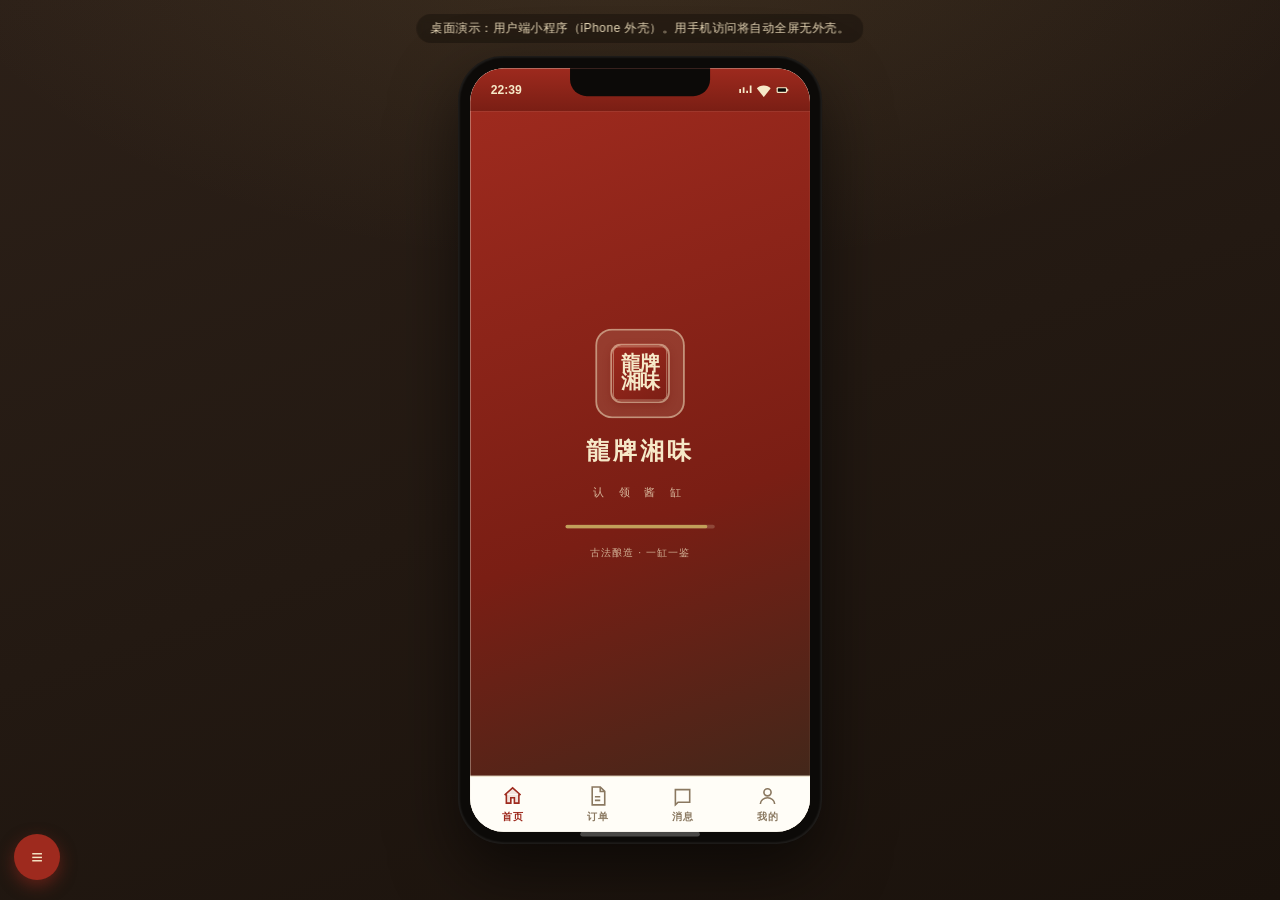
==== index.html @ 0a7ace2d "feat: 龙牌湘味认领酱缸小程序原型（用户端 + 后台管理端）" ====
<!DOCTYPE html>
<html lang="zh-CN">
<head>
<meta charset="UTF-8">
<meta name="viewport" content="width=device-width,initial-scale=1,maximum-scale=1,user-scalable=no,viewport-fit=cover">
<title>龙牌湘味 · 认领酱缸（用户端）</title>
<script>
/* 设备判定：真手机/平板才全屏无壳；电脑浏览器（无论窗口多窄）始终显示手机外壳 */
(function(){
  var ua = navigator.userAgent || '';
  var small = Math.min(window.screen.width, window.screen.height) <= 820;
  var isTouchPhone = /Android|iPhone|iPod|iPad|Windows Phone|HarmonyOS|Mobile Safari/i.test(ua)
                     || (navigator.maxTouchPoints > 1 && small);
  var coarse = window.matchMedia && window.matchMedia('(pointer: coarse)').matches;
  if (isTouchPhone && (coarse || small || navigator.maxTouchPoints > 1)) document.documentElement.className += ' is-mobile';
})();
</script>
<link rel="stylesheet" href="assets/css/brand.css">
<link rel="stylesheet" href="assets/css/user.css">
</head>
<body>
<div class="lp-stage">
  <div class="hint">桌面演示：用户端小程序（iPhone 外壳）。用手机访问将自动全屏无外壳。</div>
  <div class="lp-fit">
  <div class="lp-device">
    <div class="lp-notch"></div>
    <div class="lp-home"></div>
    <div class="lp-screen-wrap">
      <div class="lp-app" id="app">

        <!-- 全局状态栏 -->
        <div class="lp-statusbar">
          <span id="clk">9:41</span>
          <span class="ic">
            <svg viewBox="0 0 24 24"><path d="M2 17h3v-7H2v7zm6 0h3V7H8v10zm6 0h3v-4h-3v4zm6 0h3V4h-3v13z"/></svg>
            <svg viewBox="0 0 24 24"><path d="M12 4C7 4 2.7 6 0 9l12 15L24 9c-2.7-3-7-5-12-5z"/></svg>
            <svg viewBox="0 0 24 24"><rect x="2" y="7" width="18" height="10" rx="2"/><rect x="4" y="9" width="14" height="6" rx="1" fill="#0c0a08"/><rect x="20" y="10" width="2" height="4" rx="1"/></svg>
          </span>
        </div>

        <!-- 屏幕区 -->
        <div class="lp-screens" id="screens">

          <!-- ========== 加载页 ========== -->
          <section class="lp-screen on" id="pg_splash">
            <div class="lp-splash" data-go="home">
              <div class="seal-big"><div class="lp-seal lp-seal-lg"><span>龍牌<br>湘味</span></div></div>
              <div class="nm">龍牌湘味</div>
              <div class="sub">认 领 酱 缸</div>
              <div class="bar"><i id="splashBar"></i></div>
              <div style="color:rgba(246,233,200,.7);font-size:11px;letter-spacing:1px">古法酿造 · 一缸一鉴</div>
            </div>
          </section>

          <!-- 登录不再单独成页：游客可直接浏览，需要认领/查看数据时弹出微信授权引导（见底部 #loginMask） -->

          <!-- ========== 首页 ========== -->
          <section class="lp-screen" id="pg_home">
            <div class="lp-navbar dark hero">
              <div class="nb-title">龙牌湘味 · 认领酱缸</div>
            </div>
            <div class="lp-body lp-scroll">
              <div class="lp-hero" id="heroBanner">
                <div class="bn-track">
                  <div class="bn-slide is-on">
                    <div class="bn-bg" style="background-image:url(assets/img/banner-1.jpg)"></div>
                    <div class="bn-mask"></div>
                    <div class="bn-tag">古法晒露</div>
                    <div class="bn-body">
                      <div class="bn-top"><div class="lp-seal"><span>龍牌<br>湘味</span></div>
                        <div class="bn-eyebrow">始于清乾隆 1740<small>中华老字号 · 巴拿马金奖</small></div></div>
                      <h1>二百口缸，一方酱园</h1>
                      <p>斗笠覆缸，日晒夜露，风吹雨洗净酱香。</p>
                    </div>
                  </div>
                  <div class="bn-slide">
                    <div class="bn-bg" style="background-image:url(assets/img/banner-2.jpg)"></div>
                    <div class="bn-mask"></div>
                    <div class="bn-tag">认领计划</div>
                    <div class="bn-body">
                      <div class="bn-top"><div class="lp-seal"><span>龍牌<br>湘味</span></div>
                        <div class="bn-eyebrow">一缸一鉴 · 全程可见<small>缸上题名 · 专属木牌</small></div></div>
                      <h1>认领一缸属于自己的酱</h1>
                      <p>小缸天然晒露，从制醅到抽油，全程见证匠心酿造。</p>
                    </div>
                  </div>
                  <div class="bn-slide">
                    <div class="bn-bg" style="background-image:url(assets/img/banner-3.jpg)"></div>
                    <div class="bn-mask"></div>
                    <div class="bn-tag">四时节气</div>
                    <div class="bn-body">
                      <div class="bn-top"><div class="lp-seal"><span>龍牌<br>湘味</span></div>
                        <div class="bn-eyebrow">春制曲 · 夏制胚<small>秋晒油 · 冬酿香</small></div></div>
                      <h1>一年一轮回</h1>
                      <p>三百日伏天晒露，只取头道原油，挂壁生香。</p>
                    </div>
                  </div>
                </div>
                <div class="bn-dots" id="heroDots"><i class="on" data-i="0"></i><i data-i="1"></i><i data-i="2"></i></div>
                <div class="bn-idx"><b id="heroCur">01</b> / 03</div>
              </div>

              <!-- 工艺视频宣传 -->
              <div style="padding:14px 14px 4px">
                <div class="lp-sec-title">酿造工艺</div>
                <div class="lp-video" onclick="LP.playVideo()">
                  <div class="vd-bg" style="background-image:url(assets/img/craft-cover.jpg)"></div>
                  <div class="vd-mask"></div>
                  <div class="vd-tag">古法酿造实录</div>
                  <div class="ply"><svg viewBox="0 0 24 24"><path d="M8 5v14l11-7z"/></svg></div>
                  <div class="cap">春制曲 · 夏制胚 · 秋晒油 · 冬酿香</div>
                  <div class="vd-dur">02:18</div>
                </div>
              </div>

              <!-- 认领入口 -->
              <div style="padding:14px 14px 0">
                <div class="lp-sec-title">认领酱缸</div>
                <div class="lp-card lp-card-pad lp-fret" style="background:linear-gradient(135deg,#FFFDF7,#F4E8CF);cursor:pointer" data-go="cycle">
                  <div style="display:flex;align-items:center;gap:14px">
                    <div style="flex:1">
                      <div style="font-family:var(--lp-kai);font-size:19px;font-weight:800;color:var(--lp-brown)">开启你的专属酱缸</div>
                      <div style="font-size:12px;color:var(--lp-ink-3);margin-top:5px">一年 / 二年 / 三年期可选 · 含家庭日参观</div>
                    </div>
                    <button class="lp-btn lp-btn-primary" style="padding:10px 18px">立即认领</button>
                  </div>
                </div>
              </div>

              <!-- 六大入口 -->
              <div style="padding:16px 14px 0">
                <div class="lp-sec-title">我的酿造</div>
                <div class="lp-grid c3">
                  <div class="lp-entry" data-go="myjars"><div class="ico"><svg viewBox="0 0 24 24"><path d="M5 21V6l7-3 7 3v15M5 11h14"/></svg></div><div class="t">我的酱缸</div><div class="s">查看酿造进度</div></div>
                  <div class="lp-entry" data-go="family"><div class="ico"><svg viewBox="0 0 24 24"><circle cx="9" cy="8" r="3"/><path d="M3 20c0-3 3-5 6-5s6 2 6 5M16 6a3 3 0 010 6M21 20a4 4 0 00-4-4"/></svg></div><div class="t">家庭日</div><div class="s">预约参观报名</div></div>
                  <div class="lp-entry" data-go="orders"><div class="ico"><svg viewBox="0 0 24 24"><path d="M6 2h9l5 5v15H6zM15 2v5h5M9 13h6M9 17h6"/></svg></div><div class="t">我的订单</div><div class="s">认领与提货</div></div>
                  <div class="lp-entry" data-go="pickup"><div class="ico"><svg viewBox="0 0 24 24"><path d="M3 7h11v9H3zM14 10h5l3 3v3h-8M7 19a2 2 0 100-.01M18 19a2 2 0 100-.01"/></svg></div><div class="t">申请提货</div><div class="s">分批或一次</div></div>
                  <div class="lp-entry" data-go="transfer"><div class="ico"><svg viewBox="0 0 24 24"><path d="M4 12h14M12 6l6 6-6 6M20 4v16"/></svg></div><div class="t">酱缸转期</div><div class="s">补足差价</div></div>
                  <div class="lp-entry" data-go="vip"><div class="ico"><svg viewBox="0 0 24 24"><path d="M3 8l4 4 5-7 5 7 4-4-2 12H5z"/></svg></div><div class="t">会员权益</div><div class="s">专属特权</div></div>
                </div>
              </div>
              <div style="height:80px"></div>
            </div>
          </section>

          <!-- ========== 认领选周期 ========== -->
          <section class="lp-screen" id="pg_cycle">
            <div class="lp-navbar"><button class="nb-btn" data-go="home"><svg viewBox="0 0 24 24"><path d="M15 18l-6-6 6-6"/></svg></button><div class="nb-title">认领酱缸</div></div>
            <div class="lp-body lp-scroll pad">
              <div class="lp-sec-title">选择认领周期</div>
              <p style="color:var(--lp-ink-3);font-size:12.5px;margin:-4px 0 14px">每缸 200 瓶，古法小缸晒露，周期越长风味越醇。</p>

              <div class="lp-plan sel" data-cycle="1" onclick="LP.selCycle(this)">
                <div class="yr">一年期</div>
                <div class="big"><span class="cur">¥</span>8000</div>
                <div class="meta">200 瓶 · 约 <b>40</b> 元/瓶<br>节点：制醅 · 翻缸 · 抽油（3 次家庭日）<br>无尝鲜装</div>
              </div>
              <div class="lp-plan" data-cycle="2" onclick="LP.selCycle(this)" style="margin-top:14px">
                <div class="ribbon">热门</div>
                <div class="yr">二年期</div>
                <div class="big"><span class="cur">¥</span>17000</div>
                <div class="meta">200 瓶 · 约 <b>85</b> 元/瓶<br>节点：制醅 · 翻缸 · 抽油（5 次家庭日）<br>满一年送 <b>10</b> 瓶尝鲜装</div>
              </div>
              <div class="lp-plan" data-cycle="3" onclick="LP.selCycle(this)" style="margin-top:14px">
                <div class="yr">三年期</div>
                <div class="big"><span class="cur">¥</span>26000</div>
                <div class="meta">200 瓶 · 约 <b>130</b> 元/瓶<br>节点：制醅 · 翻缸 · 抽油（7 次家庭日）<br>满二年送 <b>20</b> 瓶尝鲜装</div>
              </div>
            </div>
            <div style="padding:12px 14px;background:#FFFDF7;border-top:1px solid var(--lp-line-soft)">
              <div style="display:flex;justify-content:space-between;align-items:center;margin-bottom:10px;font-size:13px">
                <span style="color:var(--lp-ink-2)">合计</span>
                <span class="lp-price" style="font-size:22px"><span class="cur">¥</span><span id="cyclePrice">8000</span></span>
              </div>
              <button class="lp-btn lp-btn-primary lp-btn-block" data-go="pay">下一步：确认认领</button>
            </div>
          </section>

          <!-- ========== 认领确认/支付 ========== -->
          <section class="lp-screen" id="pg_pay">
            <div class="lp-navbar"><button class="nb-btn" data-go="cycle"><svg viewBox="0 0 24 24"><path d="M15 18l-6-6 6-6"/></svg></button><div class="nb-title">确认认领</div></div>
            <div class="lp-body lp-scroll pad">
              <div class="lp-card lp-card-pad">
                <div style="display:flex;justify-content:space-between;align-items:center">
                  <span class="lp-tag brown">认领订单</span>
                  <span style="font-size:12px;color:var(--lp-ink-3)">订单号 LP20261030001</span>
                </div>
                <div style="margin-top:14px;font-family:var(--lp-kai);font-size:18px;font-weight:800;color:var(--lp-brown)" id="payTitle">一年期酱缸认领</div>
                <div style="font-size:12.5px;color:var(--lp-ink-2);margin-top:6px">200 瓶 · 古法小缸晒露酿造</div>
                <div class="lp-progress" style="margin-top:12px"><i style="width:0%"></i></div>
                <div style="font-size:11px;color:var(--lp-ink-3);margin-top:6px">预计 <b id="payFinish">2027-10</b> 完成酿造</div>
              </div>

              <div class="lp-sec-title" style="margin-top:18px">认领人信息</div>
              <div class="lp-field"><label>姓名</label><input class="lp-input" value="张酱友"></div>
              <div class="lp-field"><label>手机号</label><input class="lp-input" value="138 0000 8888"></div>
              <div class="lp-field"><label>题字（缸上木牌，可选）</label><input class="lp-input" placeholder="如：张府家酿 · 甲辰年"></div>

              <div class="lp-sec-title" style="margin-top:6px">支付方式</div>
              <div class="lp-row" style="border:none"><div class="av" style="background:var(--lp-red-wash);color:var(--lp-red)">微</div><div class="main"><div class="t">微信支付</div></div><div class="rt"><svg viewBox="0 0 24 24" style="stroke:var(--lp-red);fill:none;stroke-width:2"><circle cx="12" cy="12" r="9"/><circle cx="12" cy="12" r="4" fill="var(--lp-red)"/></svg></div></div>
            </div>
            <div style="padding:12px 14px;background:#FFFDF7;border-top:1px solid var(--lp-line-soft)">
              <div style="display:flex;justify-content:space-between;align-items:center;margin-bottom:10px">
                <span style="font-size:13px;color:var(--lp-ink-2)">应付</span>
                <span class="lp-price" style="font-size:22px"><span class="cur">¥</span><span id="payPrice">8000</span></span>
              </div>
              <button class="lp-btn lp-btn-primary lp-btn-block" onclick="LP.pay(this)">确认支付 ¥<span id="payBtnPrice">8000</span></button>
            </div>
          </section>

          <!-- ========== 我的酱缸 ========== -->
          <section class="lp-screen" id="pg_myjars">
            <div class="lp-navbar"><div class="nb-title">我的酱缸</div></div>
            <div class="lp-body lp-scroll pad">
              <div class="lp-card lp-card-pad" style="background:linear-gradient(135deg,var(--lp-red),var(--lp-red-deep));color:#F6E9C8;margin-bottom:14px">
                <div style="display:flex;justify-content:space-between;align-items:flex-start">
                  <div><div style="font-family:var(--lp-kai);font-size:18px;font-weight:800">张府家酿 · 甲辰年</div>
                  <div style="font-size:12px;opacity:.85;margin-top:4px">一年期 · 200 瓶 · 第 6 月</div></div>
                  <span class="lp-tag gold">酿造中</span>
                </div>
                <div class="lp-progress" style="margin-top:14px;background:rgba(0,0,0,.2)"><i style="width:48%"></i></div>
                <div style="font-size:11px;opacity:.8;margin-top:6px">进度 48% · 距出缸约 6 个月</div>
              </div>

              <div class="lp-row" data-go="jardetail">
                <div class="av">缸</div>
                <div class="main"><div class="t">一号酱缸（一年期）</div><div class="s">已酿 6 月 · 翻缸完成 · 待抽油</div></div>
                <div class="rt"><span class="lp-tag">查看</span></div>
              </div>
              <div class="lp-row" data-go="jardetail">
                <div class="av" style="background:rgba(67,39,26,.1);color:var(--lp-brown-2)">缸</div>
                <div class="main"><div class="t">二号酱缸（三年期）</div><div class="s">已酿 14 月 · 尝鲜装已发 20 瓶</div></div>
                <div class="rt"><span class="lp-tag gold">尝鲜中</span></div>
              </div>
              <button class="lp-btn lp-btn-gold lp-btn-block" style="margin-top:16px" data-go="cycle">+ 再认领一缸</button>
            </div>
          </section>

          <!-- ========== 酱缸详情 / 酿造进度 ========== -->
          <section class="lp-screen" id="pg_jardetail">
            <div class="lp-navbar"><button class="nb-btn" data-go="myjars"><svg viewBox="0 0 24 24"><path d="M15 18l-6-6 6-6"/></svg></button><div class="nb-title">酿造进度</div></div>
            <div class="lp-body lp-scroll pad">
              <div class="jd-hero">
                <div class="jd-t">一号酱缸</div>
                <div class="jd-s">一年期 · 张府家酿 · 甲辰年</div>
                <div class="lp-progress" style="margin-top:14px;background:rgba(0,0,0,.25)"><i style="width:48%"></i></div>
                <div class="jd-m">已酿 6 / 12 月 · 翻缸完成 · 剩余 160 瓶</div>
              </div>

              <div class="lp-sec-title">酿造历程</div>
              <div class="lp-timeline">
                <div class="lp-tl-item done">
                  <div class="node"></div>
                  <div class="tl-hd"><span class="tt">制醅入缸（第 1 月）</span><span class="tl-date">2026-05-12</span></div>
                  <div class="td">黄豆蒸煮摊凉，拌入曲种制曲 48 小时，落入陶缸，注入 18% 盐水，缸口盖竹编斗笠，静置初发酵。</div>
                  <div class="tl-pics">
                    <img src="assets/img/brew-koji.jpg" alt="制曲" onclick="LP.viewImg(this)">
                    <img src="assets/img/brew-mash.jpg" alt="酱醅入缸" onclick="LP.viewImg(this)">
                  </div>
                </div>

                <div class="lp-tl-item done">
                  <div class="node"></div>
                  <div class="tl-hd"><span class="tt">翻缸（第 3 月）</span><span class="tl-date">2026-07-18</span></div>
                  <div class="td">开缸翻醅、搅拌增氧，促进酯化上色。当日气温 34℃，酱醅由浅黄转为红褐，酯香初起。</div>
                  <div class="tl-pics">
                    <img src="assets/img/brew-yard.jpg" alt="晒场缸阵" onclick="LP.viewImg(this)">
                    <img src="assets/img/brew-mash.jpg" alt="翻醅后的酱醅" onclick="LP.viewImg(this)">
                    <img src="assets/img/brew-workshop.jpg" alt="酱园作坊" onclick="LP.viewImg(this)">
                  </div>
                </div>

                <div class="lp-tl-item cur">
                  <div class="node"></div>
                  <div class="tl-hd"><span class="tt">日晒夜露（进行中）</span><span class="tl-date">2026-08 至今</span></div>
                  <div class="td">小缸天然晒露，昼开夜盖，每日辰时搅缸一次。本月已进入酯化高峰，酱香日浓，每月更新酿造反馈。</div>
                  <div class="tl-pics">
                    <img src="assets/img/brew-yard2.jpg" alt="酱缸台" onclick="LP.viewImg(this)">
                    <img src="assets/img/craft-cover.jpg" alt="树下陶缸" onclick="LP.viewImg(this)">
                  </div>
                </div>

                <div class="lp-tl-item">
                  <div class="node"></div>
                  <div class="tl-hd"><span class="tt">抽油封坛（第 12 月）</span><span class="tl-date">预计 2027-05</span></div>
                  <div class="td">抽取头道原油，灭菌灌装、封坛贴牌。完成后即可申请提货，也可分批提取。</div>
                  <div class="tl-empty">尚未开始 · 届时上传现场记录</div>
                </div>
              </div>

              <div class="lp-sec-title" style="margin-top:4px;display:flex;align-items:center;justify-content:space-between">
                <span>月度反馈</span><span class="fb-count">已更新至第 6 月</span>
              </div>

              <div class="fb is-open" id="fb6">
                <div class="fb-hd" onclick="LP.toggleFb(this)">
                  <div class="fb-m">10<span>月</span></div>
                  <div class="fb-hx">
                    <div class="fb-t">第 6 月 · 晒场实录</div>
                    <div class="fb-s">2026-10-15 · 匠人王师傅上传</div>
                  </div>
                  <div class="fb-ix"><span class="fb-b vd">视频</span><span class="fb-b pc">6 图</span></div>
                  <svg class="fb-ar" viewBox="0 0 24 24"><path d="M6 9l6 6 6-6"/></svg>
                </div>
                <div class="fb-bd">
                  <div class="fb-video" onclick="LP.playVideo()">
                    <img src="assets/img/feed-video-6.jpg" alt="晒场实录">
                    <div class="fb-vmask"></div>
                    <div class="fb-vplay"><svg viewBox="0 0 24 24"><path d="M8 5v14l11-7z"/></svg></div>
                    <div class="fb-vtag">晒场实录 · 02:18</div>
                  </div>
                  <p class="fb-p">金秋十月，湘潭晒场连日晴好。匠人每日辰时开缸翻醅，酱醅在日光下泛出琥珀光泽。本月气温 18–26℃，湿度适中，发酵进入酯化高峰，酱香日浓。特附现场视频与九宫格照片，请认领人检阅。</p>
                  <div class="fb-grid">
                    <img src="assets/img/brew-yard2.jpg" alt="酱缸台" onclick="LP.viewImg(this)">
                    <img src="assets/img/brew-yard.jpg" alt="晒场缸阵" onclick="LP.viewImg(this)">
                    <img src="assets/img/brew-mash.jpg" alt="酱醅" onclick="LP.viewImg(this)">
                    <img src="assets/img/brew-workshop.jpg" alt="酱园作坊" onclick="LP.viewImg(this)">
                    <img src="assets/img/craft-cover.jpg" alt="陶缸" onclick="LP.viewImg(this)">
                    <img src="assets/img/banner-1.jpg" alt="缸阵" onclick="LP.viewImg(this)">
                  </div>
                </div>
              </div>

              <div class="fb" id="fb5">
                <div class="fb-hd" onclick="LP.toggleFb(this)">
                  <div class="fb-m">09<span>月</span></div>
                  <div class="fb-hx">
                    <div class="fb-t">第 5 月 · 初秋翻醅</div>
                    <div class="fb-s">2026-09-16 · 匠人王师傅上传</div>
                  </div>
                  <div class="fb-ix"><span class="fb-b pc">4 图</span></div>
                  <svg class="fb-ar" viewBox="0 0 24 24"><path d="M6 9l6 6 6-6"/></svg>
                </div>
                <div class="fb-bd">
                  <p class="fb-p">初秋昼夜温差拉大，白天开缸晒露、夜里加盖竹席。酱醅色泽由红转深褐，酯香渐显，缸壁挂酱均匀。本月未录制视频，仅留存照片记录。</p>
                  <div class="fb-grid g2">
                    <img src="assets/img/brew-mash.jpg" alt="酱醅" onclick="LP.viewImg(this)">
                    <img src="assets/img/brew-yard.jpg" alt="晒场" onclick="LP.viewImg(this)">
                    <img src="assets/img/brew-koji.jpg" alt="曲料" onclick="LP.viewImg(this)">
                    <img src="assets/img/brew-workshop.jpg" alt="作坊" onclick="LP.viewImg(this)">
                  </div>
                </div>
              </div>

              <div class="fb" id="fb4">
                <div class="fb-hd" onclick="LP.toggleFb(this)">
                  <div class="fb-m">08<span>月</span></div>
                  <div class="fb-hx">
                    <div class="fb-t">第 4 月 · 高温守缸</div>
                    <div class="fb-s">2026-08-15 · 匠人王师傅上传</div>
                  </div>
                  <div class="fb-ix"><span class="fb-b tx">文字</span></div>
                  <svg class="fb-ar" viewBox="0 0 24 24"><path d="M6 9l6 6 6-6"/></svg>
                </div>
                <div class="fb-bd">
                  <p class="fb-p">本月持续高温，晒场每日浇水降温两次，缸口加盖遮阳帘。酱醅发酵旺盛，缸面浮起细密气泡，属正常现象。本月未拍摄影像，仅文字记录存档。</p>
                </div>
              </div>

              <div style="height:6px"></div>
            </div>
            <div style="padding:12px 14px;background:#FFFDF7;border-top:1px solid var(--lp-line-soft);display:flex;gap:10px">
              <button class="lp-btn lp-btn-ghost lp-btn-block" data-go="family">家庭日报名</button>
              <button class="lp-btn lp-btn-primary lp-btn-block" data-go="service">联系客服</button>
            </div>
          </section>

          <!-- ========== 家庭日列表 ========== -->
          <section class="lp-screen" id="pg_family">
            <div class="lp-navbar"><div class="nb-title">家庭日参观</div></div>
            <div class="lp-body lp-scroll pad">
              <div class="lp-video" style="height:140px;margin-bottom:14px" data-go="familyreg">
                <div class="ply"><svg viewBox="0 0 24 24"><path d="M8 5v14l11-7z"/></svg></div>
                <div class="cap">走进晒场 · 亲子酿造体验</div>
              </div>
              <div class="lp-row" data-go="familyreg"><div class="av" style="background:var(--lp-red-wash);color:var(--lp-red)">翻</div><div class="main"><div class="t">翻缸体验日</div><div class="s">2026-11-08 · 湘潭晒场 · 还剩 12 天</div></div><div class="rt"><span class="lp-tag ok">可报名</span></div></div>
              <div class="lp-row" data-go="familyreg"><div class="av" style="background:var(--lp-red-wash);color:var(--lp-red)">抽</div><div class="main"><div class="t">抽油封坛日</div><div class="s">2027-02-14 · 湘潭晒场 · 名额不限</div></div><div class="rt"><span class="lp-tag ok">可报名</span></div></div>
              <div class="lp-row" data-go="familyreg"><div class="av" style="background:rgba(67,39,26,.1);color:var(--lp-brown-2)">制</div><div class="main"><div class="t">制醅开工日</div><div class="s">2027-04-20 · 湘潭酱园 · 即将开放</div></div><div class="rt"><span class="lp-tag gray">未开放</span></div></div>
            </div>
          </section>

          <!-- ========== 家庭日报名 ========== -->
          <section class="lp-screen" id="pg_familyreg">
            <div class="lp-navbar"><button class="nb-btn" data-go="family"><svg viewBox="0 0 24 24"><path d="M15 18l-6-6 6-6"/></svg></button><div class="nb-title">活动报名</div></div>
            <div class="lp-body lp-scroll pad">
              <div class="lp-card lp-card-pad">
                <div style="font-family:var(--lp-kai);font-size:18px;font-weight:800;color:var(--lp-brown)">翻缸体验日</div>
                <div style="font-size:12.5px;color:var(--lp-ink-2);margin-top:6px">2026-11-08（周日）09:30 · 湘潭 · 龙牌晒场</div>
                <div style="font-size:12px;color:var(--lp-ink-3);margin-top:6px">名额不限 · 可携家人同行 · 现场体验翻缸、品鉴新酱</div>
              </div>
              <div class="lp-sec-title" style="margin-top:18px">报名信息</div>
              <div class="lp-field"><label>联系人姓名</label><input class="lp-input" value="张酱友"></div>
              <div class="lp-field"><label>联系电话</label><input class="lp-input" value="138 0000 8888"></div>
              <div class="lp-field"><label>参加人数（含本人）</label><input class="lp-input" id="famNum" value="3" inputmode="numeric"></div>
              <div class="lp-field"><label>随行成员（姓名/关系，可选）</label><textarea class="lp-input lp-textarea" placeholder="如：李梅（妻）、张小满（子）">李梅（妻）、张小满（子）</textarea></div>
              <label style="display:flex;align-items:center;gap:8px;font-size:12.5px;color:var(--lp-ink-2);margin-top:-4px"><input type="checkbox" checked style="width:16px;height:16px;accent-color:var(--lp-red)"> 我已阅读并同意活动须知</label>
            </div>
            <div style="padding:12px 14px;background:#FFFDF7;border-top:1px solid var(--lp-line-soft)">
              <button class="lp-btn lp-btn-primary lp-btn-block" onclick="LP.familySubmit(this)">提交报名</button>
            </div>
          </section>

          <!-- ========== 订单列表 ========== -->
          <section class="lp-screen" id="pg_orders">
            <div class="lp-navbar"><div class="nb-title">我的订单</div></div>
            <div class="lp-body lp-scroll pad">
              <div class="lp-row" id="rowUnpaid" onclick="LP.openOrder('unpaid')"><div class="av" style="background:var(--lp-red-wash);color:var(--lp-red)">付</div><div class="main"><div class="t">二年期酱缸认领 <span style="font-size:11px;color:var(--lp-ink-3);font-weight:400">#LP20261031001</span></div><div class="s">2026-10-31 · 应付 ¥17,000</div></div><div class="rt"><span class="lp-tag">待支付</span></div></div>
              <div class="lp-row" id="rowPending" onclick="LP.openOrder('pending')"><div class="av" style="background:rgba(184,120,40,.14);color:#A2632B">待</div><div class="main"><div class="t">一年期酱缸认领 <span style="font-size:11px;color:var(--lp-ink-3);font-weight:400">#LP20261028003</span></div><div class="s">2026-10-28 · 实付 ¥8000</div></div><div class="rt"><span class="lp-tag warn">待酿造</span></div></div>
              <div class="lp-row" onclick="LP.openOrder('brewing')"><div class="av" style="background:var(--lp-gold);color:#3A2410">认</div><div class="main"><div class="t">三年期酱缸认领</div><div class="s">2025-08-10 · 实付 ¥26000</div></div><div class="rt"><span class="lp-tag ok">酿造中</span></div></div>
              <div class="lp-row" onclick="LP.openOrder('done')"><div class="av" style="background:var(--lp-gold);color:#3A2410">认</div><div class="main"><div class="t">一年期酱缸认领</div><div class="s">2026-04-20 · 实付 ¥8000</div></div><div class="rt"><span class="lp-tag">已完成</span></div></div>
              <div class="lp-row" id="rowCanceled" onclick="LP.openOrder('canceled')"><div class="av" style="background:rgba(90,74,58,.1);color:var(--lp-ink-3)">取</div><div class="main"><div class="t">一年期酱缸认领 <span style="font-size:11px;color:var(--lp-ink-3);font-weight:400">#LP20260915002</span></div><div class="s">2026-09-15 下单 · 2026-09-16 取消</div></div><div class="rt"><span class="lp-tag gray">已取消</span></div></div>
              <div class="lp-row" data-go="pickuplog"><div class="av" style="background:var(--lp-red-wash);color:var(--lp-red)">提</div><div class="main"><div class="t">提货单 #TH001</div><div class="s">2026-10-12 · 已发货 60 瓶</div></div><div class="rt"><span class="lp-tag gold">已发货</span></div></div>
            </div>
          </section>

          <!-- ========== 订单详情（按状态动态渲染） ========== -->
          <section class="lp-screen" id="pg_orderdetail">
            <div class="lp-navbar"><button class="nb-btn" data-go="orders"><svg viewBox="0 0 24 24"><path d="M15 18l-6-6 6-6"/></svg></button><div class="nb-title">订单详情</div></div>
            <div class="lp-body lp-scroll pad" id="odBody"></div>
            <div id="odFoot" style="padding:12px 14px;background:#FFFDF7;border-top:1px solid var(--lp-line-soft);display:flex;gap:10px"></div>
          </section>

          <!-- ========== 提货申请 ========== -->
          <section class="lp-screen" id="pg_pickup">
            <div class="lp-navbar"><button class="nb-btn" data-go="myjars"><svg viewBox="0 0 24 24"><path d="M15 18l-6-6 6-6"/></svg></button><div class="nb-title">申请提货</div></div>
            <div class="lp-body lp-scroll pad">
              <div class="lp-row" style="border:none;background:var(--lp-red-wash);border-radius:10px;padding:12px;margin-bottom:14px">
                <div class="main"><div class="t" style="color:var(--lp-red)">剩余可提 140 瓶</div><div class="s">本提货年度已提 1 次，尚可提 3 次（按首次提货日滚动 12 个月）</div></div>
              </div>
              <div class="lp-sec-title">提货方式</div>
              <div style="display:flex;gap:10px;margin-bottom:14px">
                <div class="lp-plan sel" style="flex:1;padding:14px;text-align:center" data-ptype="once" onclick="LP.selPType(this)"><div class="yr" style="font-size:16px">一次性提货</div><div class="meta" style="margin-top:4px">提完全部剩余</div></div>
                <div class="lp-plan" style="flex:1;padding:14px;text-align:center" data-ptype="batch" onclick="LP.selPType(this)"><div class="yr" style="font-size:16px">分批提货</div><div class="meta" style="margin-top:4px">每次瓶数不限</div></div>
              </div>
              <div class="lp-field"><label>本次提货瓶数</label><input class="lp-input" id="pickNum" value="40"></div>
              <div class="lp-sec-title">收货信息</div>
              <div id="pickAddr"></div>
              <button class="addr-add" onclick="LP.show('addaddr')">
                <svg viewBox="0 0 24 24"><path d="M12 5v14M5 12h14"/></svg>新增收货地址
              </button>
            </div>
            <div style="padding:12px 14px;background:#FFFDF7;border-top:1px solid var(--lp-line-soft)">
              <button class="lp-btn lp-btn-primary lp-btn-block" onclick="LP.pickupSubmit(this)">提交提货申请</button>
            </div>
          </section>

          <!-- ========== 新增收货地址 ========== -->
          <section class="lp-screen" id="pg_addaddr">
            <div class="lp-navbar"><button class="nb-btn" data-go="pickup"><svg viewBox="0 0 24 24"><path d="M15 18l-6-6 6-6"/></svg></button><div class="nb-title">新增收货地址</div></div>
            <div class="lp-body lp-scroll pad">
              <div class="lp-field"><label>收货人</label><input class="lp-input" id="adName" placeholder="请输入收货人姓名"></div>
              <div class="lp-field"><label>手机号</label><input class="lp-input" id="adTel" placeholder="请输入 11 位手机号" inputmode="numeric" maxlength="11"></div>
              <div class="lp-field">
                <label>所在地区</label>
                <div class="ad-region" id="adRegion" onclick="LP.pickRegion()">
                  <span class="rg-text">请选择省 / 市 / 区</span>
                  <svg viewBox="0 0 24 24"><path d="M9 6l6 6-6 6"/></svg>
                </div>
              </div>
              <div class="lp-field"><label>详细地址</label><textarea class="lp-input lp-textarea" id="adDetail" placeholder="街道、门牌号、小区楼栋与门牌（例：窑湾街道龙牌里 8 栋 1 单元 302）"></textarea></div>
              <div class="lp-field">
                <label>地址标签</label>
                <div class="ad-chips" id="adTags">
                  <span class="ad-chip on" onclick="LP.pickTag(this)">家</span>
                  <span class="ad-chip" onclick="LP.pickTag(this)">公司</span>
                  <span class="ad-chip" onclick="LP.pickTag(this)">其他</span>
                </div>
              </div>

              <div class="ad-def">
                <div class="tx"><div class="t">设为默认地址</div><div class="s">提货与寄送时优先使用该地址</div></div>
                <label class="ad-sw"><input type="checkbox" id="adDefault" checked><i></i></label>
              </div>

              <div class="ad-note">
                <svg viewBox="0 0 24 24"><path d="M12 9v4M12 17h.01"/><circle cx="12" cy="12" r="9"/></svg>
                <span>酒类寄送需实名，收货人姓名请与身份证一致；偏远地区可能转邮政配送。</span>
              </div>
            </div>
            <div style="padding:12px 14px;background:#FFFDF7;border-top:1px solid var(--lp-line-soft)">
              <button class="lp-btn lp-btn-primary lp-btn-block" onclick="LP.saveAddr()">保存并使用</button>
            </div>
          </section>

          <!-- ========== 提货记录 ========== -->
          <section class="lp-screen" id="pg_pickuplog">
            <div class="lp-navbar"><button class="nb-btn" data-go="orders"><svg viewBox="0 0 24 24"><path d="M15 18l-6-6 6-6"/></svg></button><div class="nb-title">提货记录</div></div>
            <div class="lp-body lp-scroll pad">
              <div class="lp-row" style="border:none" onclick="LP.show('shipdetail')"><div class="av" style="background:var(--lp-ok);color:#fff">✓</div><div class="main"><div class="t">已发货 · 60 瓶（第1次）</div><div class="s">2026-10-12 · 顺丰速运</div></div><div class="rt"><svg viewBox="0 0 24 24"><path d="M9 6l6 6-6 6"/></svg></div></div>
              <div class="lp-row" style="border:none"><div class="av" style="background:var(--lp-gold);color:#3A2410">待</div><div class="main"><div class="t">待发货 · 40 瓶（第2次）</div><div class="s">2026-10-20 提交 · 预计 3 日内发出</div></div><div class="rt" style="color:var(--lp-warn)">处理中</div></div>
              <div class="lp-row" style="border:none"><div class="av" style="background:rgba(67,39,26,.1);color:var(--lp-brown-2)">余</div><div class="main"><div class="t">剩余可提 100 瓶</div><div class="s">本提货年度还可提 2 次</div></div><div class="rt" style="color:var(--lp-ink-3)" data-go="pickup">去提货</div></div>
              <div class="ad-note" style="margin-top:16px">
                <svg viewBox="0 0 24 24"><path d="M12 9v4M12 17h.01"/><circle cx="12" cy="12" r="9"/></svg>
                <span>平台不提供实时物流跟踪。包裹发出后，可在记录中点开查看快递公司与运单号，前往快递官网自行查询。</span>
              </div>
            </div>
          </section>

          <!-- ========== 发货详情 ========== -->
          <section class="lp-screen" id="pg_shipdetail">
            <div class="lp-navbar"><button class="nb-btn" data-go="pickuplog"><svg viewBox="0 0 24 24"><path d="M15 18l-6-6 6-6"/></svg></button><div class="nb-title">发货详情</div></div>
            <div class="lp-body lp-scroll pad">
              <div class="ship-hero">
                <div class="ship-ex">顺丰速运</div>
                <div class="ship-no">
                  <span id="shipCode">SF1234 5678 9012</span>
                  <button class="copy-btn" onclick="LP.copyCode()">复制</button>
                </div>
                <div class="ship-hint">发货 2026-10-12 14:20</div>
              </div>

              <div class="lp-sec-title">提货单信息</div>
              <div class="lp-card lp-card-pad" style="font-size:12.5px;line-height:2;color:var(--lp-ink-2)">
                <div style="display:flex;justify-content:space-between"><span>提货单号</span><span>#TH001</span></div>
                <div style="display:flex;justify-content:space-between"><span>所属酱缸</span><span>一号酱缸 · 一年期</span></div>
                <div style="display:flex;justify-content:space-between"><span>提货方式</span><span>分批提货 · 第 1 次</span></div>
                <div style="display:flex;justify-content:space-between"><span>本单瓶数</span><span>60 瓶 × 500ml</span></div>
                <div style="display:flex;justify-content:space-between"><span>发货时间</span><span>2026-10-12 14:20</span></div>
              </div>

              <div class="lp-sec-title">收货信息</div>
              <div class="ship-addr">
                <div class="pin"><svg viewBox="0 0 24 24"><path d="M12 21s7-6.5 7-12a7 7 0 10-14 0c0 5.5 7 12 7 12zM12 11a2.5 2.5 0 100-5 2.5 2.5 0 000 5z"/></svg></div>
                <div class="main"><div class="t">张酱友 138****8888</div><div class="s">湖南省湘潭市雨湖区窑湾街道龙牌里 8 栋 1 单元 302</div></div>
              </div>

              <div class="lp-sec-title">包裹内容</div>
              <div class="goods-li">
                <div class="thumb"><img src="assets/img/craft-cover.jpg" alt="古法酱油"></div>
                <div class="main">
                  <div class="t">龙牌湘味 · 古法晒露酱油</div>
                  <div class="s">一年期 · 500ml / 瓶</div>
                  <div class="p">60 瓶</div>
                </div>
              </div>

              <div class="ad-note" style="margin-top:16px">
                <svg viewBox="0 0 24 24"><path d="M12 9v4M12 17h.01"/><circle cx="12" cy="12" r="9"/></svg>
                <span>本平台不提供实时物流轨迹。查询包裹位置，请复制运单号后前往顺丰速运官网（sf-express.com）或致电 95338 查询。</span>
              </div>
            </div>
          </section>

          <!-- ========== 退款申请 ========== -->
          <section class="lp-screen" id="pg_refund">
            <div class="lp-navbar"><button class="nb-btn" data-go="orderdetail"><svg viewBox="0 0 24 24"><path d="M15 18l-6-6 6-6"/></svg></button><div class="nb-title">申请退款</div></div>
            <div class="lp-body lp-scroll pad">
              <div class="lp-card lp-card-pad" style="display:flex;gap:11px;align-items:flex-start">
                <div class="av" style="width:42px;height:42px;border-radius:11px;flex:none;display:flex;align-items:center;justify-content:center;background:rgba(184,120,40,.14);color:#A2632B;font-family:var(--lp-kai);font-weight:800">待</div>
                <div style="flex:1;min-width:0">
                  <div style="font-weight:700;font-size:14px;color:var(--lp-ink)">一年期酱缸认领</div>
                  <div style="font-size:11.5px;color:var(--lp-ink-3);margin-top:4px">订单号 LP20261028003 · 实付 ¥8000</div>
                  <div style="font-size:11.5px;color:var(--lp-ink-3);margin-top:2px">状态：待酿造（尚未开工，无酿造记录）</div>
                </div>
              </div>

              <div class="refund-amt">
                <div class="lb">可退金额</div>
                <div class="num"><span class="cur">¥</span>8,000<span class="u">全额</span></div>
                <div class="tip">酿造尚未开始，可全额退款；款项原路退回微信支付</div>
              </div>

              <div class="lp-sec-title">退款原因</div>
              <div class="rf-reasons" id="rfReasons">
                <div class="rf-opt on" onclick="LP.pickReason(this)"><i></i><span>计划有变，暂不认领</span></div>
                <div class="rf-opt" onclick="LP.pickReason(this)"><i></i><span>想改选其他周期，重新下单</span></div>
                <div class="rf-opt" onclick="LP.pickReason(this)"><i></i><span>下错单 / 重复支付</span></div>
                <div class="rf-opt" onclick="LP.pickReason(this)"><i></i><span>其他原因</span></div>
              </div>

              <div class="lp-field" style="margin-top:16px">
                <label>补充说明（选填）</label>
                <textarea class="lp-input lp-textarea" id="rfNote" placeholder="可填写具体情况，便于客服跟进（选填）"></textarea>
              </div>

              <div class="lp-sec-title">退款去向</div>
              <div class="lp-card lp-card-pad" style="display:flex;align-items:center;gap:10px">
                <div style="width:34px;height:34px;border-radius:9px;background:rgba(63,122,75,.12);display:flex;align-items:center;justify-content:center;flex:none">
                  <svg viewBox="0 0 24 24" style="width:18px;height:18px;stroke:var(--lp-ok);fill:none;stroke-width:1.9"><rect x="3" y="6" width="18" height="12" rx="2"/><path d="M3 10h18"/></svg>
                </div>
                <div style="flex:1"><div style="font-size:13px;font-weight:700;color:var(--lp-brown)">原路退回 · 微信支付</div><div style="font-size:11px;color:var(--lp-ink-3);margin-top:3px">提交后 1–3 个工作日到账</div></div>
              </div>

              <div class="ad-note" style="margin-top:14px">
                <svg viewBox="0 0 24 24"><path d="M12 9v4M12 17h.01"/><circle cx="12" cy="12" r="9"/></svg>
                <span>退款成功后，本订单对应的缸号与「缸上题字」将被释放，如需再次认领请重新下单。酿造一旦开始，线上退款入口关闭，需联系客服线下沟通。</span>
              </div>
            </div>
            <div style="padding:12px 14px;background:#FFFDF7;border-top:1px solid var(--lp-line-soft)">
              <button class="lp-btn lp-btn-primary lp-btn-block" onclick="LP.refundSubmit()">提交退款申请</button>
            </div>
          </section>

          <!-- ========== 转期申请 ========== -->
          <section class="lp-screen" id="pg_transfer">
            <div class="lp-navbar"><button class="nb-btn" data-go="orderdetail"><svg viewBox="0 0 24 24"><path d="M15 18l-6-6 6-6"/></svg></button><div class="nb-title">酱缸转期</div></div>
            <div class="lp-body lp-scroll pad">
              <div class="lp-box" style="background:var(--lp-red-wash);border-radius:10px;padding:12px;margin-bottom:14px">
                <div class="t" style="color:var(--lp-red);font-size:14px;font-weight:800" id="transferInfo">当前：一年期 · 单瓶 ¥40 · 剩余 160 瓶</div>
                <div class="s" style="font-size:11.5px;line-height:1.7">转期门槛：剩余瓶数 ≥ 100 瓶，且仅可转一次</div>
              </div>

              <div class="lp-sec-title">选择目标周期</div>
              <div class="lp-plan sel" data-tcycle="2" onclick="LP.selTcycle(this)" style="margin-bottom:12px">
                <div class="yr">转为二年期</div>
                <div class="big"><span class="cur">补差 ¥</span>7,200</div>
                <div class="meta">单瓶差价 45 元（85 − 40）× 剩余 160 瓶<br>= 45 × 160 = ¥7,200</div>
              </div>
              <div class="lp-plan" data-tcycle="3" onclick="LP.selTcycle(this)">
                <div class="yr">转为三年期</div>
                <div class="big"><span class="cur">补差 ¥</span>14,400</div>
                <div class="meta">单瓶差价 90 元（130 − 40）× 剩余 160 瓶<br>= 90 × 160 = ¥14,400</div>
              </div>

              <div id="transferTip" style="display:none;margin-top:12px;padding:10px 12px;border-radius:8px;background:#FDECEA;color:var(--lp-red);font-size:11.5px;line-height:1.7">
                剩余瓶数不足 100 瓶，未达到转期门槛，无法提交转期订单。
              </div>
              <p style="font-size:11.5px;color:var(--lp-ink-3);margin-top:12px;line-height:1.7">补差公式：<b>需补差价 =（目标周期单瓶价 − 当前周期单瓶价）× 剩余瓶数</b>。仅一年期可升二年期或三年期，不可由二年转三年；转期后不可再次转期、不可回退、不可退差。系统自动校验，支付后即时生效。</p>
            </div>
            <div style="padding:12px 14px;background:#FFFDF7;border-top:1px solid var(--lp-line-soft)">
              <div style="display:flex;justify-content:space-between;align-items:center;margin-bottom:2px">
                <span style="font-size:13px">需补差价</span>
                <span class="lp-price" style="font-size:22px"><span class="cur">¥</span><span id="transferPrice">7,200</span></span>
              </div>
              <div id="transferDetail" style="text-align:right;font-size:11px;color:var(--lp-ink-3);margin-bottom:10px">(85 − 40) × 160 瓶 = ¥7,200</div>
              <button id="transferSubmitBtn" class="lp-btn lp-btn-primary lp-btn-block" onclick="LP.transferSubmit(this)">确认补差并转期</button>
            </div>
          </section>

          <!-- ========== 消息 ========== -->
          <section class="lp-screen" id="pg_msg">
            <div class="lp-navbar"><div class="nb-title">消息中心</div></div>
            <div class="lp-body lp-scroll pad">
              <div class="lp-sec-title">全部消息</div>
              <div class="lp-row" data-go="familyreg"><div class="av" style="background:var(--lp-red-wash);color:var(--lp-red)">活</div><div class="main"><div class="t">翻缸体验日 · 报名提醒</div><div class="s">您认领的酱缸将举办家庭日，点击报名 →</div></div><div class="rt" style="font-size:10px">刚刚</div></div>
              <div class="lp-row" data-go="jardetail" data-month="6"><div class="av" style="background:var(--lp-gold);color:#3A2410">酿</div><div class="main"><div class="t">第 6 月酿造反馈已上传</div><div class="s">匠人上传了晒场视频与九宫格照片，点击看进度 →</div></div><div class="rt" style="font-size:10px">昨天</div></div>
              <div class="lp-row"><div class="av" style="background:rgba(67,39,26,.1);color:var(--lp-brown-2)">提</div><div class="main"><div class="t">尝鲜装已寄出</div><div class="s">您的 10 瓶尝鲜装已发货，请注意查收</div></div><div class="rt" style="font-size:10px">3天前</div></div>
            </div>
          </section>

          <!-- ========== 会员中心/权益 ========== -->
          <section class="lp-screen" id="pg_vip">
            <div class="lp-navbar dark"><button class="nb-btn" data-go="mine"><svg viewBox="0 0 24 24"><path d="M15 18l-6-6 6-6"/></svg></button><div class="nb-title">会员中心</div></div>
            <div class="lp-body lp-scroll pad">
              <div class="lp-vip">
                <div style="display:flex;align-items:center;gap:10px;margin-bottom:14px">
                  <div class="lp-seal"><span style="font-size:13px">酱友</span></div>
                  <div><div class="lv">★ 酿香会员</div><div style="font-size:12px;opacity:.8;margin-top:5px">张酱友 · 认领 2 缸</div></div>
                </div>
                <div style="font-size:12px;opacity:.8">累计酿造 20 月 · 已提 100 瓶 · 家庭日 2 次</div>
              </div>
              <div class="lp-sec-title" style="margin-top:18px">我的权益</div>
              <div class="lp-benefit"><div class="bi"><svg viewBox="0 0 24 24"><path d="M5 21V6l7-3 7 3v15M5 11h14"/></svg></div><div class="main"><div class="bt">专属酱缸</div><div class="bs">一缸一鉴，缸上木牌题字</div></div></div>
              <div class="lp-benefit"><div class="bi"><svg viewBox="0 0 24 24"><circle cx="9" cy="8" r="3"/><path d="M3 20c0-3 3-5 6-5s6 2 6 5"/></svg></div><div class="main"><div class="bt">家庭日参观</div><div class="bs">一年3次 / 二年5次 / 三年7次</div></div></div>
              <div class="lp-benefit"><div class="bi"><svg viewBox="0 0 24 24"><path d="M3 7h11v9H3zM14 10h5l3 3v3h-8"/></svg></div><div class="main"><div class="bt">尝鲜装</div><div class="bs">二年10瓶 / 三年20瓶</div></div></div>
              <div class="lp-benefit"><div class="bi"><svg viewBox="0 0 24 24"><path d="M4 12h14M12 6l6 6-6 6"/></svg></div><div class="main"><div class="bt">酱缸转期</div><div class="bs">满足门槛在线补差升级</div></div></div>
              <div class="lp-benefit"><div class="bi"><svg viewBox="0 0 24 24"><path d="M12 2l3 7 7 .5-5.5 4.5 2 7-6.5-4-6.5 4 2-7L2 9.5 9 9z"/></svg></div><div class="main"><div class="bt">生日礼遇</div><div class="bs">生日当月赠定制小坛</div></div></div>
            </div>
          </section>

          <!-- ========== 我的 ========== -->
          <section class="lp-screen" id="pg_mine">
            <div class="lp-navbar dark glass"><div class="nb-title">我的</div></div>
            <div class="lp-body lp-scroll pad">
              <!-- 游客态 -->
              <div id="mineGuest">
                <div class="mm-hero guest">
                  <div class="mm-id">
                    <div class="mm-av"><svg viewBox="0 0 24 24"><circle cx="12" cy="8" r="4"/><path d="M4 21c0-4 4-7 8-7s8 3 8 7"/></svg></div>
                    <div class="mm-tx">
                      <div class="mm-name">未登录</div>
                      <div class="mm-sub">微信授权后查看酱缸进度与提货记录</div>
                    </div>
                  </div>
                  <button class="mm-login" onclick="LP.requireLogin(null)">微信登录</button>
                </div>
                <div class="mg-hint">不登录也能看：品牌故事、酿造工艺、套餐与客服咨询。</div>
              </div>

              <!-- 已登录 -->
              <div id="mineUser" style="display:none">
                <div class="mm-hero">
                  <svg class="mm-mark" viewBox="0 0 64 64" aria-hidden="true">
                    <path d="M23 8h18M25 8v5.6c0 2.2-.8 4.2-2.3 5.9l-2.9 3.3c-1.6 1.8-2.5 4.1-2.5 6.5V51c0 2.6 2.1 4.7 4.7 4.7h14c2.6 0 4.7-2.1 4.7-4.7V29.3c0-2.4-.9-4.7-2.5-6.5l-2.9-3.3c-1.5-1.7-2.3-3.7-2.3-5.9V8"/>
                    <path d="M18.4 38h27.2"/><path d="M18.4 27.6h27.2"/>
                  </svg>
                  <div class="mm-id">
                    <div class="mm-av"><span>酱</span></div>
                    <div class="mm-tx">
                      <div class="mm-name">张酱友</div>
                      <div class="mm-sub"><span class="mm-vip">酿香会员</span><i>·</i>认领 2 缸</div>
                    </div>
                  </div>
                  <div class="mm-stats">
                    <div class="mm-st"><b>2</b><span>认领缸数</span></div>
                    <div class="mm-st"><b>20</b><span>酿造月数</span></div>
                    <div class="mm-st"><b>100</b><span>已提瓶数</span></div>
                  </div>
                </div>
              </div>

              <div class="lp-row" data-go="myjars"><div class="av" style="background:var(--lp-red-wash);color:var(--lp-red)">缸</div><div class="main"><div class="t">我的酱缸</div></div><div class="rt"><svg viewBox="0 0 24 24"><path d="M9 6l6 6-6 6"/></svg></div></div>
              <div class="lp-row" data-go="orders"><div class="av" style="background:var(--lp-gold);color:#3A2410">单</div><div class="main"><div class="t">我的订单</div></div><div class="rt"><svg viewBox="0 0 24 24"><path d="M9 6l6 6-6 6"/></svg></div></div>
              <div class="lp-row" data-go="vip"><div class="av" style="background:rgba(67,39,26,.1);color:var(--lp-brown-2)">权</div><div class="main"><div class="t">会员权益</div></div><div class="rt"><svg viewBox="0 0 24 24"><path d="M9 6l6 6-6 6"/></svg></div></div>
              <div class="lp-row" data-go="msg"><div class="av" style="background:var(--lp-red-wash);color:var(--lp-red)">消</div><div class="main"><div class="t">消息中心</div></div><div class="rt"><svg viewBox="0 0 24 24"><path d="M9 6l6 6-6 6"/></svg></div></div>
              <div class="lp-row" data-go="service"><div class="av" style="background:rgba(67,39,26,.1);color:var(--lp-brown-2)">客</div><div class="main"><div class="t">联系客服</div><div class="s">电话 / 微信 / 在线咨询</div></div><div class="rt"><svg viewBox="0 0 24 24"><path d="M9 6l6 6-6 6"/></svg></div></div>
              <div class="lp-row" id="logoutRow" style="display:none" onclick="LP.logout()"><div class="av" style="background:rgba(67,39,26,.06);color:var(--lp-ink-3)">退</div><div class="main"><div class="t" style="color:var(--lp-ink-3)">退出登录</div></div><div class="rt"><svg viewBox="0 0 24 24"><path d="M9 6l6 6-6 6"/></svg></div></div>
            </div>
          </section>

          <!-- ========== 客服中心 ========== -->
          <section class="lp-screen" id="pg_service">
            <div class="lp-navbar"><div class="nb-title">客服中心</div></div>
            <div class="lp-body lp-scroll pad">
              <div class="sv-hero">
                <div class="row">
                  <div class="sv-av">酱</div>
                  <div style="flex:1;min-width:0">
                    <div class="sv-name">客服小酱<small>专属顾问</small></div>
                    <div class="sv-desc"><span class="sv-dot"></span>在线中 · 平均 1 分钟内回复</div>
                  </div>
                </div>
                <div class="sv-soft">认领、提货、转期、家庭日，随时找我们。<br>服务时间 周一至周五 9:00-21:00</div>
              </div>

              <div class="lp-sec-title" style="margin-top:18px">联系我们</div>

              <div class="sv-item" onclick="LP.callService()">
                <div class="ic" style="background:var(--lp-red-wash)"><svg viewBox="0 0 24 24" stroke="var(--lp-red)"><path d="M5 3h4l2 5-2.5 1.5a12 12 0 006 6L16 13l5 2v4a2 2 0 01-2 2A17 17 0 013 5a2 2 0 012-2z"/></svg></div>
                <div class="tx"><div class="tt">电话客服 400-888-1740</div><div class="ts">周一至周五 9:00-21:00</div></div>
                <div class="sv-btn">一键拨打</div>
              </div>

              <div class="sv-item" onclick="LP.openQr()">
                <div class="ic" style="background:rgba(94,140,80,.14)"><svg viewBox="0 0 24 24" stroke="#4F7A46"><circle cx="9" cy="9" r="3.2"/><path d="M3.5 19c0-3 2.6-5 5.5-5s5.5 2 5.5 5M16 8.5c1.4 0 2.5 1.1 2.5 2.5 0 1.2-.9 2.2-2 2.5M19 16.5c1 .8 1.5 1.9 1.5 3"/></svg></div>
                <div class="tx"><div class="tt">微信客服</div><div class="ts">扫码添加顾问，发图沟通更省事</div></div>
                <div class="sv-btn ghost">二维码</div>
              </div>

              <div class="sv-item" onclick="LP.show('chat')">
                <div class="ic" style="background:rgba(201,162,75,.18)"><svg viewBox="0 0 24 24" stroke="#8E6A22"><path d="M4 5h16v11H8l-4 4z"/><path d="M8 9.5h8M8 12.5h5"/></svg></div>
                <div class="tx"><div class="tt">在线客服</div><div class="ts">直接对接小程序客服会话</div></div>
                <div class="sv-btn">立即咨询</div>
              </div>

              <div class="lp-sec-title" style="margin-top:18px">常见问题</div>
              <div style="background:#FFFDF7;border:1px solid var(--lp-line-soft);border-radius:var(--lp-r-l);padding:2px 14px;box-shadow:var(--lp-sh-s)">
                <div class="faq" onclick="LP.faq(this)"><div class="q">提货后多久能收到？<span class="i">＋</span></div><div class="a">提交提货申请后 48 小时内发出，顺丰冷链配送，可在「订单 → 提货记录」查看物流进度。</div></div>
                <div class="faq" onclick="LP.faq(this)"><div class="q">酱缸还可以转期吗？<span class="i">＋</span></div><div class="a">剩余瓶数 ≥ 100 瓶且未转过期时可申请，一年期可转二年期或三年期，系统按「单瓶差价 × 剩余瓶数」自动计算，支付后即时生效。</div></div>
                <div class="faq" onclick="LP.faq(this)"><div class="q">家庭日怎么报名？<span class="i">＋</span></div><div class="a">酿造节点前 7 天，我们会通过订阅消息和站内消息推送报名通知，点开消息即可选择场次报名，名额不限。</div></div>
                <div class="faq" onclick="LP.faq(this)"><div class="q">付款后可以退款吗？<span class="i">＋</span></div><div class="a">酿造开始前可在小程序内申请退款，原路退回；酿造开始后不支持线上退款，请通过客服热线或微信客服与我们沟通。</div></div>
              </div>

              <div class="sv-foot">非服务时段留言也会收到，客服上线后第一时间回复您。</div>
              <div style="height:16px"></div>
            </div>
          </section>

          <!-- ========== 在线客服会话 ========== -->
          <section class="lp-screen" id="pg_chat">
            <div class="lp-navbar"><div class="nb-title">在线客服</div><div class="nb-right"><span class="sv-dot"></span>在线</div></div>
            <div class="chat-wrap lp-scroll" id="chatScroll">
              <div class="chat-day">今天 09:46</div>
              <div class="chat-note">本次会话由微信小程序客服提供，可发送图片与订单号</div>
              <div class="msg sv"><div class="av">酱</div><div class="bub">您好，我是客服小酱。认领、提货、转期、家庭日的问题都可以问我，也可以直接发订单号帮您查。</div></div>
              <div id="chatList"></div>
              <div class="chat-quick" id="chatQuick">
                <span onclick="LP.chatQuick(this)">我的提货进度</span>
                <span onclick="LP.chatQuick(this)">转期规则</span>
                <span onclick="LP.chatQuick(this)">家庭日报名</span>
                <span onclick="LP.chatQuick(this)">怎么开发票</span>
              </div>
            </div>
            <div class="chat-bar">
              <input id="chatInput" placeholder="请输入问题，客服马上回复" onkeydown="if(event.key==='Enter')LP.chatSend()">
              <button onclick="LP.chatSend()">发送</button>
            </div>
          </section>

        </div><!-- /screens -->

        <!-- 登录引导弹层：微信授权 → 绑定手机号 -->
        <div class="lp-mask" id="loginMask" onclick="if(event.target===this)LP.closeLogin()">
          <div class="lg-sheet">
            <div class="lg-bar"></div>
            <div class="lg-x" onclick="LP.closeLogin()">×</div>

            <div class="lg-step on" id="lgStep1">
              <div class="lg-seal"><div class="lp-seal lp-seal-lg"><span>龍牌<br>湘味</span></div></div>
              <div class="lg-t">登录后即可认领酱缸</div>
              <div class="lg-s">微信授权一键登录，无需注册、不用验证码</div>
              <button class="lg-wx" onclick="LP.wxLogin(this)">
                <svg viewBox="0 0 24 24"><path d="M9.2 3.6C5.3 3.6 2 6.2 2 9.4c0 1.8 1 3.4 2.7 4.4l-.7 2.1 2.4-1.2c.8.2 1.6.3 2.4.3h.4"/><path d="M22 15.2c0-2.6-2.5-4.7-5.6-4.7s-5.6 2.1-5.6 4.7 2.5 4.7 5.6 4.7c.7 0 1.5-.1 2.1-.3l2 1-.6-1.7c1.3-.9 2.1-2.2 2.1-3.7z"/></svg>
                微信一键登录
              </button>
              <label class="lg-agree" onclick="event.stopPropagation()">
                <input type="checkbox" id="lgAgree" checked>
                <span>已阅读并同意 <a href="javascript:void(0)" onclick="LP.doc('用户协议')">《用户协议》</a> 与 <a href="javascript:void(0)" onclick="LP.doc('隐私政策')">《隐私政策》</a>，授权获取微信昵称与头像</span>
              </label>
              <button class="lg-skip" onclick="LP.closeLogin()">先逛逛，稍后再说</button>
            </div>

            <div class="lg-step" id="lgStep2">
              <div class="lg-wxok"><span>✓</span>微信授权成功 · 张酱友</div>
              <div class="lg-t" style="margin-top:14px">绑定手机号</div>
              <div class="lg-s">读取微信号绑定的手机号，用于接收酿造进度、<br>家庭日报名与提货物流通知</div>
              <button class="lg-wx" onclick="LP.bindPhone(this)">
                <svg viewBox="0 0 24 24"><path d="M9.2 3.6C5.3 3.6 2 6.2 2 9.4c0 1.8 1 3.4 2.7 4.4l-.7 2.1 2.4-1.2c.8.2 1.6.3 2.4.3h.4"/><path d="M22 15.2c0-2.6-2.5-4.7-5.6-4.7s-5.6 2.1-5.6 4.7 2.5 4.7 5.6 4.7c.7 0 1.5-.1 2.1-.3l2 1-.6-1.7c1.3-.9 2.1-2.2 2.1-3.7z"/></svg>
                一键绑定手机号
              </button>
              <div class="lg-tip">手机号仅用于本小程序服务通知，不对外展示</div>
              <button class="lg-skip" onclick="LP.skipPhone()">暂不绑定，先去逛逛</button>
            </div>
          </div>
        </div>

        <!-- 选择收货地址 -->
        <div class="lp-mask" id="addrMask" onclick="if(event.target===this)LP.closeAddr()">
          <div class="lp-sheet">
            <div class="hd"><div class="t">选择收货地址</div><div class="x" onclick="LP.closeAddr()">✕</div></div>
            <div id="addrList"></div>
            <button class="addr-add" style="margin-top:6px" onclick="LP.closeAddr();LP.show('addaddr')">
              <svg viewBox="0 0 24 24"><path d="M12 5v14M5 12h14"/></svg>新增收货地址
            </button>
          </div>
        </div>

        <!-- 省市区选择 -->
        <div class="lp-mask" id="regionMask" onclick="if(event.target===this)LP.closeRegion()">
          <div class="lp-sheet">
            <div class="hd"><div class="t">选择所在地区</div><div class="x" onclick="LP.closeRegion()">✕</div></div>
            <div class="rg-crumb" id="rgCrumb"></div>
            <div class="rg-list" id="rgList"></div>
          </div>
        </div>

        <!-- 图片大图 -->
        <div class="lp-mask img-mask" id="imgMask" onclick="LP.closeImg()">
          <img id="imgBig" src="" alt="">
        </div>

        <!-- 拨号确认弹层 -->
        <div class="lp-mask center" id="telMask" onclick="if(event.target===this)LP.closeTel()">
          <div class="tel-sheet">
            <div class="tel-ic"><svg viewBox="0 0 24 24"><path d="M5 3h4l2 5-2.5 1.5a12 12 0 006 6L16 13l5 2v4a2 2 0 01-2 2A17 17 0 013 5a2 2 0 012-2z"/></svg></div>
            <div class="tel-t">拨打客服热线</div>
            <div class="tel-num">400-888-1740</div>
            <div class="tel-s">服务时间 周一至周五 9:00-21:00</div>
            <div class="qr-btns" style="margin-top:18px">
              <button class="lp-btn lp-btn-ghost" onclick="LP.closeTel()">取消</button>
              <button class="lp-btn lp-btn-primary" onclick="LP.doCall()">立即拨打</button>
            </div>
          </div>
        </div>

        <!-- 客服微信二维码弹层 -->
        <div class="lp-mask center" id="qrMask" onclick="if(event.target===this)LP.closeQr()">
          <div class="qr-sheet">
            <div class="qr-x" onclick="LP.closeQr()">×</div>
            <div class="qr-t">添加客服微信</div>
            <div class="qr-s">扫码添加「龙牌湘味 · 小酱」<br>备注「认领酱缸」，通过更快</div>
            <div class="qr-box">
              <img src="assets/img/qr-service.png" alt="客服微信二维码">
              <div class="qr-logo">龍</div>
            </div>
            <div class="qr-note">长按识别 · 或保存到相册后用微信扫一扫</div>
            <div class="qr-btns">
              <button class="lp-btn lp-btn-ghost" onclick="LP.saveQr()">保存到相册</button>
              <button class="lp-btn lp-btn-primary" onclick="LP.closeQr();LP.show('chat')">去在线咨询</button>
            </div>
          </div>
        </div>

        <!-- 底部 Tab -->
        <div class="lp-tabbar" id="tabbar">
          <div class="lp-tab on" data-tab="home"><svg viewBox="0 0 24 24"><path d="M3 11l9-8 9 8M5 10v10h5v-6h4v6h5V10"/></svg>首页</div>
          <div class="lp-tab" data-tab="orders"><svg viewBox="0 0 24 24"><path d="M6 2h9l5 5v15H6zM15 2v5h5M9 13h6M9 17h6"/></svg>订单</div>
          <div class="lp-tab" data-tab="msg"><svg viewBox="0 0 24 24"><path d="M4 5h16v14H7l-3 3z"/><span class="dot">3</span></svg>消息</div>
          <div class="lp-tab" data-tab="mine"><svg viewBox="0 0 24 24"><circle cx="12" cy="8" r="4"/><path d="M4 21c0-4 4-7 8-7s8 3 8 7"/></svg>我的</div>
        </div>

      </div><!-- /app -->
    </div><!-- /screen-wrap -->
  </div><!-- /device -->
  </div><!-- /lp-fit -->

  <!-- 演示导航抽屉 -->
  <button id="navToggle">≡</button>
  <div id="navDrawer" style="position:fixed;left:0;top:0;bottom:0;width:240px;background:#241509;color:#E9D9B8;z-index:1000;transform:translateX(-100%);transition:transform .25s;overflow-y:auto;padding:18px 14px">
    <div style="font-family:var(--lp-kai);font-size:17px;font-weight:800;margin-bottom:4px">演示导航</div>
    <div style="font-size:11px;opacity:.6;margin-bottom:14px">用户端 · 全部页面</div>
    <div id="navList"></div>
  </div>
  <div id="navMask" style="position:fixed;inset:0;background:rgba(0,0,0,.4);z-index:999;display:none" onclick="LP.toggleNav()"></div>
</div><!-- /stage -->

<script src="assets/js/user.js"></script>
</body>
</html>
---- assets/css/brand.css ----
/* ============================================================
   龙牌湘味 · 认领酱缸 — 设计系统 (VI)
   古典匠心 · 传统酿造 · 朱砂印 + 酱褐 + 鎏金 + 宣纸米白
   ============================================================ */

:root{
  /* —— 主色：龙牌朱砂红（印章、主按钮、强调） —— */
  --lp-red:        #9E2A1E;
  --lp-red-deep:   #7A1E14;
  --lp-red-soft:   #C24A3A;
  --lp-red-wash:   #F4E4DF;   /* 浅红底（选中/标签） */

  /* —— 酱褐：传统酿造、深色块、页头底 —— */
  --lp-brown:      #43271A;
  --lp-brown-2:    #5A3A26;
  --lp-brown-soft: #6B4329;

  /* —— 鎏金：点缀、分割线、价格、徽标 —— */
  --lp-gold:       #C2A05A;
  --lp-gold-deep:  #A8843A;
  --lp-gold-line:  #D8C28A;

  /* —— 宣纸米白：背景 —— */
  --lp-paper:      #F6EFE0;
  --lp-paper-2:    #EFE4CE;
  --lp-paper-3:    #E7D9BD;

  /* —— 墨色：正文 —— */
  --lp-ink:        #2A1E16;
  --lp-ink-2:      #5B4A3A;
  --lp-ink-3:      #8A7860;

  /* —— 线/描边 —— */
  --lp-line:       #D8C9A8;
  --lp-line-soft:  #E9DEc6;

  /* —— 功能色 —— */
  --lp-ok:         #3F7A4B;
  --lp-warn:       #C8862A;
  --lp-danger:     #B23A2E;

  /* —— 字体 —— */
  --lp-serif: "Songti SC","STSong","SimSun","Noto Serif SC",serif;
  --lp-kai:   "Kaiti SC","STKaiti","KaiTi","Noto Serif SC",serif;
  --lp-sans:  "PingFang SC","Microsoft YaHei","Hiragino Sans GB",-apple-system,"Helvetica Neue",sans-serif;

  /* —— 圆角 / 阴影 —— */
  --lp-r:   12px;
  --lp-r-s: 8px;
  --lp-r-l: 18px;
  --lp-sh:  0 6px 22px rgba(67,39,26,.12);
  --lp-sh-s:0 2px 8px rgba(67,39,26,.10);
}

/* ---------- 通用：宣纸纹理 + 回纹边 ---------- */
.lp-paper-bg{
  background-color:var(--lp-paper);
  background-image:
    radial-gradient(circle at 20% 12%, rgba(194,160,90,.06), transparent 42%),
    radial-gradient(circle at 85% 80%, rgba(158,42,30,.05), transparent 40%),
    repeating-linear-gradient(0deg, rgba(120,90,50,.018) 0 2px, transparent 2px 5px);
}

/* 回纹（雷纹）边框装饰：用两层渐变伪造连续回字纹 */
.lp-fret{
  position:relative;
}
.lp-fret::before{
  content:"";position:absolute;inset:0;border-radius:inherit;pointer-events:none;
  padding:6px;
  background:
    repeating-linear-gradient(90deg, var(--lp-gold) 0 8px, transparent 8px 14px) top/100% 2px no-repeat,
    repeating-linear-gradient(90deg, var(--lp-gold) 0 8px, transparent 8px 14px) bottom/100% 2px no-repeat,
    repeating-linear-gradient(0deg, var(--lp-gold) 0 8px, transparent 8px 14px) left/2px 100% no-repeat,
    repeating-linear-gradient(0deg, var(--lp-gold) 0 8px, transparent 8px 14px) right/2px 100% no-repeat;
  opacity:.55;
}

/* ---------- 印章 logo（龙牌湘味） ---------- */
.lp-seal{
  display:inline-flex;align-items:center;justify-content:center;
  width:46px;height:46px;border-radius:9px;
  background:linear-gradient(145deg,var(--lp-red),var(--lp-red-deep));
  color:#F6E9C8;font-family:var(--lp-kai);font-weight:800;
  box-shadow:inset 0 0 0 2px rgba(246,233,200,.55), 0 3px 8px rgba(122,30,20,.4);
  position:relative;line-height:1;letter-spacing:-1px;
}
.lp-seal span{display:flex;flex-direction:column;font-size:15px;line-height:.95;text-align:center}
.lp-seal::after{content:"";position:absolute;inset:3px;border:1px solid rgba(246,233,200,.45);border-radius:6px}

.lp-seal-lg{width:64px;height:64px;border-radius:12px}
.lp-seal-lg span{font-size:21px}

/* ---------- 按钮 ---------- */
.lp-btn{
  display:inline-flex;align-items:center;justify-content:center;gap:6px;
  border:none;cursor:pointer;font-family:var(--lp-sans);font-weight:700;
  border-radius:999px;padding:11px 22px;font-size:15px;
  transition:transform .08s ease, box-shadow .2s ease, opacity .2s;
}
.lp-btn:active{transform:scale(.97)}
.lp-btn-primary{background:linear-gradient(135deg,var(--lp-red-soft),var(--lp-red));color:#FBEFD8;box-shadow:0 4px 12px rgba(158,42,30,.32)}
.lp-btn-gold{background:linear-gradient(135deg,var(--lp-gold),var(--lp-gold-deep));color:#3A2410;box-shadow:0 4px 12px rgba(168,132,58,.3)}
.lp-btn-ghost{background:transparent;color:var(--lp-red);box-shadow:inset 0 0 0 1.5px var(--lp-red)}
.lp-btn-block{display:flex;width:100%}
.lp-btn[disabled]{opacity:.5;cursor:not-allowed}

/* ---------- 标签 / 徽标 ---------- */
.lp-tag{
  display:inline-flex;align-items:center;font-size:11px;font-weight:700;
  padding:2px 9px;border-radius:999px;line-height:1.6;
  background:var(--lp-red-wash);color:var(--lp-red);
}
.lp-tag.gold{background:rgba(194,160,90,.18);color:var(--lp-gold-deep)}
.lp-tag.brown{background:rgba(67,39,26,.1);color:var(--lp-brown)}
.lp-tag.ok{background:rgba(63,122,75,.14);color:var(--lp-ok)}
.lp-tag.gray{background:rgba(90,74,58,.1);color:var(--lp-ink-3)}

/* ---------- 卡片 ---------- */
.lp-card{
  background:#FFFDF7;border:1px solid var(--lp-line-soft);border-radius:var(--lp-r);
  box-shadow:var(--lp-sh-s);
}
.lp-card-pad{padding:16px}

/* ---------- 价格字 ---------- */
.lp-price{font-family:var(--lp-serif);color:var(--lp-red);font-weight:800}
.lp-price .cur{font-size:.62em;margin-right:1px}
.lp-price .u{font-size:.5em;color:var(--lp-ink-3);font-family:var(--lp-sans);font-weight:600;margin-left:2px}

/* ---------- 分隔标题（古典） ---------- */
.lp-sec-title{
  display:flex;align-items:center;gap:10px;margin:4px 0 12px;
  font-family:var(--lp-kai);font-size:17px;font-weight:800;color:var(--lp-brown);
}
.lp-sec-title::before{content:"";width:5px;height:18px;border-radius:3px;background:linear-gradient(var(--lp-red),var(--lp-red-deep))}
.lp-sec-title .en{font-family:var(--lp-sans);font-size:11px;color:var(--lp-ink-3);font-weight:600;margin-left:auto}

/* ---------- 印章落款小字 ---------- */
.lp-seal-mark{font-family:var(--lp-kai);color:var(--lp-red);font-size:12px;opacity:.85}

/* ---------- 进度/步骤通用 ---------- */
.lp-step-dot{width:10px;height:10px;border-radius:50%;background:var(--lp-line);flex:none}
.lp-step-dot.on{background:var(--lp-red)}

/* ---------- 滚动条（细） ---------- */
.lp-scroll::-webkit-scrollbar{width:5px;height:5px}
.lp-scroll::-webkit-scrollbar-thumb{background:var(--lp-line);border-radius:3px}
.lp-scroll::-webkit-scrollbar-track{background:transparent}

/* ---------- 通用动画 ---------- */
@keyframes lp-fade{from{opacity:0;transform:translateY(6px)}to{opacity:1;transform:none}}
@keyframes lp-pop{0%{opacity:0;transform:scale(.9)}100%{opacity:1;transform:scale(1)}}
@keyframes lp-shimmer{0%{background-position:-200px 0}100%{background-position:200px 0}}

/* ---------- Toast ---------- */
.lp-toast{
  position:fixed;left:50%;top:42%;transform:translate(-50%,-50%);
  background:rgba(42,30,22,.92);color:#F6EFE0;padding:11px 18px;border-radius:10px;
  font-size:13.5px;z-index:9999;pointer-events:none;animation:lp-pop .18s ease;
  font-family:var(--lp-sans);max-width:78%;text-align:center;
}
---- assets/css/user.css ----
/* ============================================================
   龙牌湘味 · 用户端小程序原型样式
   响应式：PC 显示 iPhone 外壳 / 手机访问全屏无外壳
   ============================================================ */

*{box-sizing:border-box;-webkit-tap-highlight-color:transparent}
html,body{margin:0;padding:0;font-family:var(--lp-sans);color:var(--lp-ink);
  -webkit-font-smoothing:antialiased;background:var(--lp-paper-2)}

/* ---------- 舞台（桌面：居中书桌背景） ---------- */
.lp-stage{
  min-height:100vh;display:flex;align-items:center;justify-content:center;
  padding:24px;
  background:
    radial-gradient(1200px 600px at 50% -10%, rgba(194,160,90,.12), transparent 60%),
    linear-gradient(160deg,#2c2018,#1a120c);
}
.lp-stage .hint{
  position:fixed;top:14px;left:50%;transform:translateX(-50%);
  color:#e9d9b8;font-size:12px;background:rgba(0,0,0,.28);padding:6px 14px;border-radius:999px;
  letter-spacing:.5px;backdrop-filter:blur(4px);
}

/* ---------- 手机外壳（仅桌面显示） ---------- */
/* .lp-fit 由 JS 按缩放比设置宽高，保证手机始终完整可见、不被压缩变形 */
.lp-fit{width:390px;height:844px;position:relative;flex:none}
.lp-device{
  width:390px;height:844px;border-radius:48px;background:#0c0a08;
  padding:13px;box-shadow:0 30px 70px rgba(0,0,0,.55), inset 0 0 2px 2px rgba(255,255,255,.08);
  position:absolute;top:0;left:0;transform-origin:top left;
}
.lp-device .lp-notch{
  position:absolute;top:13px;left:50%;transform:translateX(-50%);
  width:150px;height:30px;background:#0c0a08;border-radius:0 0 18px 18px;z-index:60;
}
.lp-device .lp-home{
  position:absolute;bottom:8px;left:50%;transform:translateX(-50%);
  width:128px;height:5px;border-radius:3px;background:rgba(255,255,255,.25);z-index:60;
}
.lp-screen-wrap{
  width:100%;height:100%;border-radius:36px;overflow:hidden;position:relative;
  background:var(--lp-paper);
}

/* ---------- 应用内通用 ---------- */
.lp-app{position:absolute;inset:0;display:flex;flex-direction:column;background:var(--lp-paper)}
.lp-statusbar{
  height:46px;flex:none;display:flex;align-items:center;justify-content:space-between;
  padding:0 22px;font-size:13px;font-weight:700;color:var(--lp-ink);z-index:40;
  background:linear-gradient(180deg,rgba(246,239,224,.96),rgba(246,239,224,.0));
}
.lp-statusbar.dark{background:linear-gradient(180deg,var(--lp-red),var(--lp-red-deep));color:#F6E9C8}
.lp-statusbar.dark svg{fill:#F6E9C8}
.lp-statusbar .ic{display:inline-flex;gap:5px;align-items:center}
.lp-statusbar svg{width:15px;height:15px;fill:var(--lp-ink)}

/* 屏幕容器：作为绝对定位屏幕的定位父级，位于状态栏与 Tab 之间 */
.lp-screens{position:relative;flex:1;overflow:hidden}

.lp-navbar{
  height:50px;flex:none;display:flex;align-items:center;position:relative;
  padding:0 12px;background:var(--lp-paper);border-bottom:1px solid var(--lp-line-soft);z-index:30;
}
.lp-navbar .nb-title{
  position:absolute;left:0;right:0;text-align:center;font-family:var(--lp-kai);
  font-size:17px;font-weight:800;color:var(--lp-brown);pointer-events:none;
}
.lp-navbar .nb-btn{display:flex;align-items:center;gap:3px;color:var(--lp-brown);
  font-size:14px;font-weight:700;cursor:pointer;z-index:1;background:none;border:none;padding:6px}
.lp-navbar .nb-btn svg{width:20px;height:20px;stroke:var(--lp-brown);fill:none;stroke-width:2}
.lp-navbar.dark{background:linear-gradient(135deg,var(--lp-red),var(--lp-red-deep));border-bottom:none}
.lp-navbar.dark .nb-title,.lp-navbar.dark .nb-btn{color:#F6E9C8}
.lp-navbar.dark .nb-btn svg{stroke:#F6E9C8}
/* 首页：导航栏融入 banner，无边界感 */
.lp-navbar.hero{height:44px;background:linear-gradient(180deg,#4C1F13,#421B11);border-bottom:none}
.lp-navbar.hero .nb-title{font-size:14.5px;letter-spacing:3px;color:#F6E9C8;opacity:.95}

.lp-body{flex:1;overflow-y:auto;overflow-x:hidden;-webkit-overflow-scrolling:touch;position:relative;
  scrollbar-width:none;-ms-overflow-style:none}
/* 隐藏滚动条：避免占位导致内容（尤其首页 banner）右侧留白 */
.lp-body::-webkit-scrollbar{width:0;height:0;display:none}
.lp-body.pad{padding:14px}
.lp-body.tabbed{padding-bottom:64px}

/* ---------- 屏幕切换 ---------- */
.lp-screen{position:absolute;inset:0;display:none;flex-direction:column;background:var(--lp-paper)}
.lp-screen.on{display:flex;animation:lp-fade .26s ease}
.lp-screen .lp-body{flex:1}

/* ---------- 底部 Tab ---------- */
.lp-tabbar{
  height:60px;flex:none;position:relative;
  display:flex;background:#FFFDF7;border-top:1px solid var(--lp-line-soft);z-index:35;
  padding-bottom:env(safe-area-inset-bottom,0);
}
.lp-tab{flex:1;position:relative;display:flex;flex-direction:column;align-items:center;justify-content:center;gap:3px;
  cursor:pointer;color:var(--lp-ink-3);font-size:11px;font-weight:700}
.lp-tab svg{width:23px;height:23px;stroke:var(--lp-ink-3);fill:none;stroke-width:1.8}
.lp-tab.on{color:var(--lp-red)}
.lp-tab.on svg{stroke:var(--lp-red);fill:var(--lp-red);fill-opacity:.12}
.lp-tab .dot{position:absolute;top:6px;right:calc(50% - 22px);background:var(--lp-red);
  color:#fff;font-size:9px;min-width:15px;height:15px;border-radius:8px;display:flex;
  align-items:center;justify-content:center;padding:0 3px}
.lp-tabbar.guest .lp-tab .dot{display:none}

/* ============================================================
   通用内容组件
   ============================================================ */
/* ---------- 首页轮播 Banner（3 屏） ---------- */
.lp-hero{
  position:relative;width:100%;height:290px;height:min(290px,40vh);overflow:hidden;color:#F6E9C8;
  background:#2A1810;touch-action:pan-y;
}
.bn-track{position:absolute;inset:0}
.bn-slide{position:absolute;inset:0;opacity:0;visibility:hidden;
  transition:opacity .7s ease, visibility .7s}
.bn-slide.is-on{opacity:1;visibility:visible}
.bn-bg{position:absolute;inset:0;background-size:cover;background-position:center;
  transform:scale(1.02);transition:transform 7s linear}
.bn-slide.is-on .bn-bg{transform:scale(1.08)}
.bn-mask{position:absolute;inset:0;
  background:
    linear-gradient(180deg,rgba(74,30,18,.86) 0%,rgba(40,18,10,.14) 26%,rgba(24,11,5,.34) 54%,rgba(20,9,4,.72) 78%,rgba(16,7,3,.90) 100%)}
.bn-body{position:absolute;left:17px;right:17px;bottom:26px;z-index:2}
.bn-body::before{content:"";position:absolute;left:-17px;right:-17px;bottom:-26px;height:215px;
  background:linear-gradient(180deg,rgba(14,6,2,0) 0%,rgba(14,6,2,.40) 40%,rgba(12,5,1,.72) 100%);
  z-index:-1;pointer-events:none}
.bn-top{display:flex;align-items:center;gap:10px;margin-bottom:20px;position:relative;z-index:2}
.bn-top .lp-seal{width:38px;height:38px;border-radius:8px;
  box-shadow:0 2px 10px rgba(0,0,0,.4)}
.bn-top .lp-seal span{font-size:11px;line-height:1.15}
.bn-eyebrow{font-family:var(--lp-kai);font-size:12.5px;font-weight:700;letter-spacing:1.4px;
  color:#FBF0D6;text-shadow:0 1px 6px rgba(0,0,0,.75);line-height:1.25}
.bn-eyebrow small{display:block;font-family:var(--lp-sans);font-size:9px;font-weight:400;
  letter-spacing:1.1px;opacity:.86;margin-top:5px}
.lp-hero h1{font-family:var(--lp-kai);font-size:22px;margin:0 0 9px;font-weight:800;
  letter-spacing:1.4px;line-height:1.36;text-shadow:0 1px 6px rgba(0,0,0,.55)}
.lp-hero p{margin:0;font-size:11.8px;line-height:1.65;color:rgba(246,233,200,.92);
  text-shadow:0 1px 8px rgba(0,0,0,.8);max-width:92%}
/* 轮播指示 */
.bn-dots{position:absolute;left:17px;bottom:12px;display:flex;gap:5px;align-items:center;z-index:3}
.bn-dots i{width:7px;height:3px;border-radius:2px;background:rgba(246,233,200,.42);
  cursor:pointer;transition:width .35s, background .35s}
.bn-dots i.on{width:22px;background:var(--lp-gold)}
.bn-idx{position:absolute;right:16px;bottom:10px;z-index:3;font-family:var(--lp-kai);
  font-size:10.5px;letter-spacing:1px;color:rgba(246,233,200,.6)}
.bn-idx b{color:var(--lp-gold);font-size:13px;font-weight:800}
/* 底部回纹（已移除） */
.bn-slide .bn-tag{position:absolute;left:17px;top:13px;z-index:2;font-size:9px;letter-spacing:2.2px;
  color:rgba(246,233,200,.92);border:1px solid rgba(246,233,200,.42);border-radius:2px;
  padding:3px 8px;background:rgba(26,12,6,.3);backdrop-filter:blur(2px)}

.lp-grid{display:grid;gap:12px}
.lp-grid.c2{grid-template-columns:repeat(2,1fr)}
.lp-grid.c3{grid-template-columns:repeat(3,1fr)}

.lp-entry{
  background:#FFFDF7;border:1px solid var(--lp-line-soft);border-radius:var(--lp-r);
  padding:14px;display:flex;flex-direction:column;gap:7px;cursor:pointer;
  transition:transform .1s, box-shadow .2s;box-shadow:var(--lp-sh-s);
}
.lp-entry:active{transform:scale(.98)}
.lp-entry .ico{width:34px;height:34px;border-radius:9px;display:flex;align-items:center;justify-content:center;
  background:var(--lp-red-wash);color:var(--lp-red)}
.lp-entry .ico svg{width:20px;height:20px;stroke:var(--lp-red);fill:none;stroke-width:1.9}
.lp-entry .t{font-weight:800;font-size:14px;color:var(--lp-brown)}
.lp-entry .s{font-size:11px;color:var(--lp-ink-3);line-height:1.5}

/* 认领周期卡片 */
.lp-plan{
  position:relative;border-radius:var(--lp-r-l);padding:18px 16px;cursor:pointer;overflow:hidden;
  background:#FFFDF7;border:1.5px solid var(--lp-line);transition:transform .1s;
}
.lp-plan:active{transform:scale(.98)}
.lp-plan.sel{border-color:var(--lp-red);box-shadow:0 6px 18px rgba(158,42,30,.18)}
.lp-plan.sel::after{content:"已选";position:absolute;top:0;right:0;background:var(--lp-red);color:#F6E9C8;
  font-size:11px;font-weight:800;padding:4px 12px;border-bottom-left-radius:10px}
.lp-plan .yr{font-family:var(--lp-kai);font-size:20px;font-weight:800;color:var(--lp-brown)}
.lp-plan .big{font-family:var(--lp-serif);font-size:30px;font-weight:800;color:var(--lp-red);margin:6px 0}
.lp-plan .big .cur{font-size:15px;margin-right:2px}
.lp-plan .meta{font-size:11.5px;color:var(--lp-ink-3);line-height:1.7}
.lp-plan .ribbon{position:absolute;top:12px;right:12px;
  background:var(--lp-gold);color:#3A2410;font-size:11px;font-weight:800;padding:2px 10px;border-radius:999px}
.lp-plan.sel .ribbon{display:none}

/* 列表行 */
.lp-row{display:flex;align-items:center;gap:12px;padding:14px 2px;border-bottom:1px solid var(--lp-line-soft);cursor:pointer}

/* 通用信息块 */
.lp-box{padding:12px;line-height:1.6}
.lp-box .t{font-size:14px;font-weight:800;color:var(--lp-brown)}
.lp-box .s{font-size:11.5px;color:var(--lp-ink-3)}

.lp-row:active{background:var(--lp-paper-2)}
.lp-row .av{width:42px;height:42px;border-radius:11px;flex:none;display:flex;align-items:center;justify-content:center;
  background:var(--lp-red-wash);color:var(--lp-red);font-family:var(--lp-kai);font-weight:800;font-size:18px}
.lp-row .main{flex:1;min-width:0}
.lp-row .main .t{font-weight:700;font-size:14px;color:var(--lp-ink);white-space:nowrap;overflow:hidden;text-overflow:ellipsis}
.lp-row .main .s{font-size:11.5px;color:var(--lp-ink-3);margin-top:3px}
.lp-row .rt{color:var(--lp-ink-3);font-size:13px;flex:none;display:flex;align-items:center;gap:6px}
.lp-row .rt svg{width:16px;height:16px;stroke:var(--lp-ink-3);fill:none;stroke-width:2}

/* 时间轴 */
.lp-timeline{position:relative;padding-left:26px}
.lp-timeline::before{content:"";position:absolute;left:8px;top:6px;bottom:6px;width:2px;background:var(--lp-line)}
.lp-tl-item{position:relative;padding:0 0 20px}
.lp-tl-item .node{position:absolute;left:-22px;top:2px;width:16px;height:16px;border-radius:50%;
  background:#FFFDF7;border:3px solid var(--lp-line)}
.lp-tl-item.done .node{background:var(--lp-red);border-color:var(--lp-red)}
.lp-tl-item.cur .node{border-color:var(--lp-red);background:#FFFDF7;box-shadow:0 0 0 4px var(--lp-red-wash)}
.lp-tl-item .tt{font-weight:800;font-size:14px;color:var(--lp-brown)}
.lp-tl-item .td{font-size:12px;color:var(--lp-ink-3);margin-top:4px;line-height:1.6}
.lp-tl-item .tl-hd{display:flex;align-items:baseline;justify-content:space-between;gap:8px}
.lp-tl-item .tl-date{flex:none;font-size:10.5px;color:var(--lp-ink-3);font-variant-numeric:tabular-nums}
.lp-tl-item .tl-pics{display:flex;gap:6px;margin-top:9px}
.lp-tl-item .tl-pics img{width:calc((100% - 12px)/3);aspect-ratio:4/3;object-fit:cover;border-radius:8px;
  border:1px solid var(--lp-line-soft);cursor:zoom-in;display:block}
.lp-tl-item .tl-empty{margin-top:8px;padding:10px 12px;border:1px dashed var(--lp-line);border-radius:8px;
  font-size:11px;color:var(--lp-ink-3);background:rgba(255,253,247,.6)}

/* 缸头卡 */
.jd-hero{background:linear-gradient(135deg,var(--lp-brown-2),var(--lp-brown));border-radius:var(--lp-r-l);
  padding:16px;color:#E9D9B8;position:relative;overflow:hidden}
.jd-hero::after{content:"";position:absolute;right:-30px;top:-30px;width:120px;height:120px;border-radius:50%;
  border:1px solid rgba(233,217,184,.16)}
.jd-hero .jd-t{font-family:var(--lp-kai);font-size:18px;font-weight:800}
.jd-hero .jd-s{font-size:12px;opacity:.85;margin-top:4px}
.jd-hero .jd-m{font-size:11px;opacity:.85;margin-top:6px}

/* 月度反馈卡 */
.fb-count{font-family:var(--lp-sans);font-size:10.5px;font-weight:400;color:var(--lp-ink-3)}
.fb{background:#FFFDF7;border:1px solid var(--lp-line-soft);border-radius:var(--lp-r);overflow:hidden;
  box-shadow:var(--lp-sh-s);margin-bottom:10px}
.fb-hd{display:flex;align-items:center;gap:10px;padding:12px;cursor:pointer;-webkit-tap-highlight-color:transparent}
.fb-m{width:38px;height:38px;flex:none;border-radius:10px;background:var(--lp-red-wash);color:var(--lp-red);
  font-family:var(--lp-serif);font-size:16px;font-weight:800;display:flex;flex-direction:column;
  align-items:center;justify-content:center;line-height:1}
.fb-m span{font-size:8px;font-weight:600;margin-top:2px;opacity:.75;font-family:var(--lp-sans)}
.fb-hx{flex:1;min-width:0}
.fb-t{font-size:13.5px;font-weight:800;color:var(--lp-brown)}
.fb-s{font-size:10.5px;color:var(--lp-ink-3);margin-top:3px}
.fb-ix{flex:none;display:flex;gap:4px;align-items:center}
.fb-b{font-size:9.5px;padding:2px 6px;border-radius:5px;white-space:nowrap;font-weight:700}
.fb-b.vd{background:rgba(158,42,30,.1);color:var(--lp-red)}
.fb-b.pc{background:rgba(194,160,90,.22);color:#7A5C1E}
.fb-b.tx{background:rgba(67,39,26,.08);color:var(--lp-brown-2)}
.fb-ar{width:16px;height:16px;flex:none;stroke:var(--lp-ink-3);fill:none;stroke-width:2;
  transition:transform .2s;margin-left:2px}
.fb.is-open .fb-ar{transform:rotate(180deg)}
.fb-bd{display:none;padding:0 12px 14px}
.fb.is-open .fb-bd{display:block;animation:fbIn .22s ease}
@keyframes fbIn{from{opacity:0;transform:translateY(-4px)}to{opacity:1;transform:none}}
.fb-video{position:relative;border-radius:10px;overflow:hidden;cursor:pointer;margin-bottom:10px;background:#2A1810}
.fb-video img{width:100%;aspect-ratio:16/9;object-fit:cover;display:block}
.fb-vmask{position:absolute;inset:0;background:linear-gradient(180deg,rgba(42,24,16,.05) 40%,rgba(42,24,16,.62))}
.fb-vplay{position:absolute;inset:0;display:flex;align-items:center;justify-content:center}
.fb-vplay svg{width:20px;height:20px;fill:var(--lp-red);margin-left:2px}
.fb-vplay::before{content:"";position:absolute;width:46px;height:46px;border-radius:50%;
  background:rgba(246,233,200,.93);box-shadow:0 4px 14px rgba(0,0,0,.3)}
.fb-vplay svg{position:relative}
.fb-vtag{position:absolute;left:10px;bottom:9px;color:#F6E9C8;font-size:10.5px;letter-spacing:.5px;
  display:flex;align-items:center;gap:5px}
.fb-vtag::before{content:"";width:5px;height:5px;border-radius:50%;background:#D9503F}
.fb-p{font-size:12.5px;line-height:1.85;color:var(--lp-ink-2);margin:0}
.fb-grid{display:grid;grid-template-columns:repeat(3,1fr);gap:5px;margin-top:10px}
.fb-grid.g2{grid-template-columns:repeat(2,1fr)}
.fb-grid img{width:100%;aspect-ratio:1/1;object-fit:cover;border-radius:7px;cursor:zoom-in;display:block}
.fb-grid.g2 img{aspect-ratio:4/3}

/* 图片大图 */
.lp-mask.img-mask{background:rgba(20,14,10,.92);align-items:center;justify-content:center;padding:18px}
.lp-mask.img-mask img{max-width:100%;max-height:100%;border-radius:8px;object-fit:contain;box-shadow:0 18px 50px rgba(0,0,0,.5)}

/* 输入表单 */
.lp-field{margin-bottom:14px}
.lp-field label{display:block;font-size:12.5px;font-weight:700;color:var(--lp-brown);margin-bottom:7px}
.lp-input{width:100%;border:1.5px solid var(--lp-line);border-radius:10px;padding:12px 13px;font-size:14px;
  font-family:var(--lp-sans);color:var(--lp-ink);background:#FFFDF7;outline:none;transition:border .15s}
.lp-input:focus{border-color:var(--lp-red)}
.lp-input::placeholder{color:#b9a988}
.lp-textarea{resize:none;min-height:84px}

/* 弹层 */
.lp-mask{position:absolute;inset:0;background:rgba(42,30,22,.5);z-index:80;display:none;align-items:flex-end}
.lp-mask.on{display:flex;animation:lp-fade .2s ease}
.lp-mask.center{align-items:center;justify-content:center}
.lp-sheet{background:#FFFDF7;border-radius:20px 20px 0 0;width:100%;padding:18px 16px 24px;
  animation:lp-pop .24s ease;max-height:82%;overflow-y:auto}
.lp-sheet .hd{display:flex;align-items:center;justify-content:space-between;margin-bottom:14px}
.lp-sheet .hd .t{font-family:var(--lp-kai);font-size:17px;font-weight:800;color:var(--lp-brown)}
.lp-sheet .x{cursor:pointer;color:var(--lp-ink-3);font-size:22px;line-height:1}

/* ============================================================
   客服中心 / 在线客服
   ============================================================ */
.nb-right{margin-left:auto;display:flex;align-items:center;font-size:11.5px;font-weight:700;
  color:var(--lp-ok);padding-right:4px}

.sv-hero{position:relative;border-radius:var(--lp-r-l);padding:16px;color:#F6E9C8;overflow:hidden;
  background:linear-gradient(135deg,#4C2016,#75281A 58%,#9E2A1E);box-shadow:0 10px 22px rgba(94,32,20,.22)}
.sv-hero::after{content:"";position:absolute;right:-34px;top:-34px;width:136px;height:136px;border-radius:50%;
  border:1px solid rgba(246,233,200,.16);pointer-events:none}
.sv-hero::before{content:"";position:absolute;right:16px;bottom:-40px;width:96px;height:96px;border-radius:50%;
  border:1px solid rgba(246,233,200,.10);pointer-events:none}
.sv-hero .row{display:flex;align-items:center;gap:12px;margin-bottom:12px;position:relative;z-index:1}
.sv-av{width:46px;height:46px;flex:none;border-radius:12px;display:flex;align-items:center;justify-content:center;
  background:linear-gradient(160deg,#D8B25A,#8E6A22);color:#3A2410;
  font-family:var(--lp-kai);font-size:20px;font-weight:800;box-shadow:0 3px 10px rgba(0,0,0,.28)}
.sv-name{font-family:var(--lp-kai);font-size:16px;font-weight:800;letter-spacing:.5px}
.sv-name small{font-family:var(--lp-sans);font-size:10px;font-weight:600;letter-spacing:0;margin-left:6px;
  padding:2px 7px;border-radius:20px;background:rgba(246,233,200,.16);color:#F3E3BE;vertical-align:2px}
.sv-desc{font-size:11px;color:rgba(246,233,200,.8);margin-top:5px}
.sv-dot{display:inline-block;width:6px;height:6px;border-radius:50%;background:#7ED9A0;margin-right:5px;
  box-shadow:0 0 0 3px rgba(126,217,160,.22);vertical-align:1px}
.sv-soft{font-size:11.5px;line-height:1.75;color:rgba(246,233,200,.86);
  border-top:1px solid rgba(246,233,200,.18);padding-top:10px;position:relative;z-index:1}

.sv-item{display:flex;align-items:center;gap:12px;background:#FFFDF7;border:1px solid var(--lp-line-soft);
  border-radius:var(--lp-r-l);padding:13px;margin-top:11px;cursor:pointer;box-shadow:var(--lp-sh-s);
  transition:transform .1s}
.sv-item:active{transform:scale(.985)}
.sv-item .ic{width:42px;height:42px;flex:none;border-radius:12px;display:flex;align-items:center;justify-content:center}
.sv-item .ic svg{width:21px;height:21px;fill:none;stroke-width:1.8;stroke-linecap:round;stroke-linejoin:round}
.sv-item .tx{flex:1;min-width:0}
.sv-item .tt{font-family:var(--lp-kai);font-size:15px;font-weight:800;color:var(--lp-brown)}
.sv-item .ts{font-size:11.5px;color:var(--lp-ink-3);margin-top:4px;line-height:1.5}
.sv-btn{flex:none;font-size:11.5px;font-weight:800;padding:7px 12px;border-radius:20px;white-space:nowrap;
  background:var(--lp-red);color:#FDF3E0;box-shadow:0 4px 10px rgba(158,42,30,.24)}
.sv-btn.ghost{background:transparent;color:var(--lp-red);border:1px solid rgba(158,42,30,.5);box-shadow:none}

.faq{border-bottom:1px solid var(--lp-line-soft)}
.faq:last-child{border-bottom:none}
.faq .q{display:flex;align-items:center;gap:8px;padding:13px 0;cursor:pointer;
  font-size:13.5px;font-weight:700;color:var(--lp-ink)}
.faq .q .i{margin-left:auto;color:var(--lp-ink-3);font-size:15px;transition:transform .2s,color .2s}
.faq.on .q .i{transform:rotate(45deg);color:var(--lp-red)}
.faq .a{display:none;font-size:12px;line-height:1.85;color:var(--lp-ink-3);padding:0 0 13px}
.faq.on .a{display:block}
.sv-foot{text-align:center;font-size:11px;color:var(--lp-ink-3);line-height:1.7;margin-top:16px}

/* 二维码弹层 */
.qr-sheet{position:relative;width:82%;background:#FFFDF7;border-radius:18px;padding:22px 18px 18px;
  text-align:center;animation:lp-pop .24s ease;box-shadow:0 24px 60px rgba(0,0,0,.35)}
.qr-x{position:absolute;right:12px;top:8px;font-size:22px;line-height:1;color:var(--lp-ink-3);cursor:pointer}
.qr-t{font-family:var(--lp-kai);font-size:17px;font-weight:800;color:var(--lp-brown)}
.qr-s{font-size:11.5px;color:var(--lp-ink-3);line-height:1.7;margin-top:7px}
.qr-box{position:relative;width:74%;margin:14px auto 10px;padding:9px;border-radius:12px;
  background:#FFFDF7;border:1px solid var(--lp-line);box-shadow:0 6px 18px rgba(58,36,16,.10)}
.qr-box img{width:100%;display:block;border-radius:6px}
.qr-logo{position:absolute;left:50%;top:50%;transform:translate(-50%,-50%);width:34px;height:34px;
  border-radius:8px;background:linear-gradient(160deg,#C0392B,#8E1F14);color:#F6E9C8;
  display:flex;align-items:center;justify-content:center;font-family:var(--lp-kai);font-size:16px;
  font-weight:800;border:2px solid #FFFDF7;box-shadow:0 2px 6px rgba(0,0,0,.2)}
.qr-note{font-size:10.5px;color:var(--lp-ink-3);margin-bottom:14px}
.qr-btns{display:flex;gap:10px}
.qr-btns .lp-btn{flex:1;padding:10px 0;font-size:13px}

/* ============================================================
   登录引导（微信授权 → 绑定手机号）
   ============================================================ */
.lg-sheet{position:relative;width:100%;background:#FFFDF7;border-radius:22px 22px 0 0;
  padding:10px 20px 20px;animation:lp-pop .26s ease;box-shadow:0 -12px 40px rgba(0,0,0,.26)}
.lg-bar{width:38px;height:4px;border-radius:3px;background:var(--lp-line);margin:0 auto}
.lg-x{position:absolute;right:15px;top:10px;font-size:22px;line-height:1;color:var(--lp-ink-3);cursor:pointer}
.lg-step{display:none;padding-top:16px;text-align:center}
.lg-step.on{display:block;animation:lp-fade .22s ease}
.lg-seal{display:flex;justify-content:center;margin-bottom:14px}
.lg-t{font-family:var(--lp-kai);font-size:19px;font-weight:800;color:var(--lp-brown);letter-spacing:1px}
.lg-s{font-size:12px;color:var(--lp-ink-3);line-height:1.7;margin-top:8px;padding:0 6px}
.lg-wx{width:100%;height:48px;margin-top:20px;border:none;border-radius:24px;cursor:pointer;
  display:flex;align-items:center;justify-content:center;gap:9px;
  background:linear-gradient(135deg,#25B96A,#17974F);color:#fff;font-size:15px;font-weight:800;
  font-family:var(--lp-sans);letter-spacing:.5px;box-shadow:0 8px 20px rgba(23,151,79,.26)}
.lg-wx svg{width:21px;height:21px;fill:none;stroke:#fff;stroke-width:1.6;stroke-linejoin:round;stroke-linecap:round}
.lg-wx:active{transform:scale(.99)}
.lg-wx[disabled]{opacity:.7;cursor:default}
.lg-agree{display:flex;align-items:flex-start;gap:7px;margin-top:14px;font-size:10.5px;line-height:1.65;
  color:var(--lp-ink-3);text-align:left;cursor:pointer}
.lg-agree input{flex:none;margin-top:1px;width:13px;height:13px;accent-color:var(--lp-red)}
.lg-agree a{color:var(--lp-red);text-decoration:none}
.lg-skip{width:100%;margin-top:12px;padding:8px 0;background:none;border:none;cursor:pointer;
  font-size:12px;color:var(--lp-ink-3);font-family:var(--lp-sans)}
.lg-wxok{display:inline-flex;align-items:center;gap:6px;padding:5px 13px;border-radius:20px;
  font-size:11px;font-weight:700;color:#3F7A46;background:rgba(94,140,80,.12)}
.lg-wxok span{font-size:11px}
.lg-phone{display:flex;align-items:center;gap:11px;margin-top:14px;padding:11px 12px;text-align:left;
  border:1px solid var(--lp-line);border-radius:12px;background:#FBF6EA}
.lg-phone-ico{width:34px;height:34px;flex:none;border-radius:9px;background:#FFFDF7;display:flex;
  align-items:center;justify-content:center;border:1px solid var(--lp-line-soft)}
.lg-phone-ico svg{width:18px;height:18px;fill:none;stroke:var(--lp-brown);stroke-width:1.7;stroke-linecap:round}
.lg-phone-t{font-size:13px;font-weight:800;color:var(--lp-brown)}
.lg-phone-s{font-size:10.5px;color:var(--lp-ink-3);margin-top:3px}
.lg-tip{font-size:10.5px;color:#a99679;margin-top:11px;line-height:1.6}

/* 我的：状态栏 / 导航栏取身份卡顶部同色，顶栏与资料卡连成一体 */
.lp-statusbar.dark.mine-top{background:linear-gradient(180deg,#9B2A1E,#8E2719)}
.lp-navbar.dark.glass{background:#8E2719;box-shadow:0 2px 0 #8E2719}

/* ---------- 我的 · 顶部身份卡（深漆底 + 鎏金细节，满幅贴合导航栏） ---------- */
.mm-hero{
  position:relative;overflow:hidden;color:#FBF0D6;
  margin:-14px -14px 16px;padding:17px 18px 0;
  border-radius:0 0 22px 22px;
  /* 只用纵向渐变：顶边色值 #8E2719 与状态栏 / 导航栏完全一致，横向无变化 → 无缝 */
  background:linear-gradient(180deg,#8E2719 0%,#852417 30%,#6A2316 66%,#4E2114 100%);
  box-shadow:0 14px 26px -12px rgba(78,33,20,.6), inset 0 -1px 0 rgba(246,233,200,.22);
}
/* 暖光与鎏金辉光：整体从顶边渐隐进入，不与上方纯色区形成硬边 */
.mm-hero::before{content:"";position:absolute;inset:0;pointer-events:none;
  background:
    radial-gradient(250px 220px at -6% 8%,rgba(255,228,176,.16),rgba(255,228,176,0) 70%),
    radial-gradient(210px 170px at 110% 62%,rgba(255,215,145,.16),transparent 72%);
  -webkit-mask-image:linear-gradient(180deg,transparent 14px,#000 74px);
  mask-image:linear-gradient(180deg,transparent 14px,#000 74px)}
/* 细斜纹肌理：顶部渐隐，避免与上方纯色区出现纹理断边 */
.mm-hero::after{content:"";position:absolute;inset:0;pointer-events:none;opacity:.55;
  background:repeating-linear-gradient(135deg,rgba(255,255,255,.045) 0 1px,rgba(255,255,255,0) 1px 7px);
  -webkit-mask-image:linear-gradient(180deg,transparent 40px,rgba(0,0,0,.5) 56px,#000 82px);
  mask-image:linear-gradient(180deg,transparent 40px,rgba(0,0,0,.5) 56px,#000 82px)}
.mm-hero > *{position:relative;z-index:1}
/* 右侧酱缸线稿水印（纯装饰） */
.mm-mark{position:absolute!important;right:16px;top:1px;width:76px;height:76px;
  fill:none;stroke:rgba(246,233,200,.13);stroke-width:1.6;
  stroke-linecap:round;stroke-linejoin:round;pointer-events:none;z-index:0!important}

.mm-id{display:flex;align-items:center;gap:13px}
.mm-av{width:56px;height:56px;flex:none;border-radius:16px;
  display:flex;align-items:center;justify-content:center;
  background:linear-gradient(150deg,#FBEFD6,#E6CEA2);
  font-family:var(--lp-kai);font-size:25px;font-weight:800;color:#7C2216;
  box-shadow:0 0 0 1px rgba(250,232,190,.75), 0 0 0 4px rgba(246,233,200,.16),
    0 8px 18px rgba(34,12,6,.42)}
.mm-av svg{width:27px;height:27px;fill:none;stroke:#9C8A6E;stroke-width:1.7;stroke-linecap:round}
.mm-tx{flex:1;min-width:0}
.mm-name{font-family:var(--lp-kai);font-size:19px;font-weight:800;letter-spacing:1.2px;
  text-shadow:0 1px 5px rgba(34,12,6,.45)}
.mm-sub{display:flex;align-items:center;gap:6px;margin-top:8px;font-size:11.5px;
  color:rgba(246,233,200,.74);white-space:nowrap;overflow:hidden;text-overflow:ellipsis}
.mm-vip{display:inline-flex;align-items:center;height:19px;padding:0 8px;border-radius:4px;
  font-size:10.5px;font-weight:800;letter-spacing:.8px;color:#F7E2B4;
  background:rgba(246,233,200,.12);border:1px solid rgba(246,233,200,.30)}
.mm-sub i{font-style:normal;opacity:.45}

.mm-stats{display:flex;margin-top:15px;padding:12px 0 13px;
  border-top:1px solid rgba(246,233,200,.16)}
.mm-st{flex:1;position:relative;text-align:center}
.mm-st + .mm-st::before{content:"";position:absolute;left:0;top:4px;bottom:4px;width:1px;
  background:linear-gradient(180deg,rgba(246,233,200,0),rgba(246,233,200,.28),rgba(246,233,200,0))}
.mm-st b{display:block;font-family:var(--lp-serif);font-size:23px;font-weight:800;
  line-height:1;letter-spacing:.5px;color:#F9E7BC;
  text-shadow:0 1px 5px rgba(34,12,6,.45)}
.mm-st span{display:block;margin-top:7px;font-size:10.5px;letter-spacing:.7px;
  color:rgba(246,233,200,.6)}

.mm-hero.guest{padding-bottom:17px}
.mm-hero.guest .mm-login{display:inline-flex;margin-top:14px;padding:9px 20px;
  box-shadow:0 6px 16px rgba(34,12,6,.34)}
.mm-login{flex:none;padding:8px 15px;border:none;border-radius:999px;cursor:pointer;
  font-family:var(--lp-sans);font-size:12px;font-weight:800;color:#7C2216;
  background:linear-gradient(160deg,#FBEFD6,#E9D0A2);
  box-shadow:0 5px 14px rgba(34,12,6,.3)}
.mg-hint{font-size:11px;color:var(--lp-ink-3);line-height:1.7;padding:0 2px 14px}

/* 拨号确认 */.tel-sheet{width:78%;background:#FFFDF7;border-radius:18px;padding:24px 18px 18px;text-align:center;
  animation:lp-pop .24s ease;box-shadow:0 24px 60px rgba(0,0,0,.35)}
.tel-ic{width:52px;height:52px;margin:0 auto 12px;border-radius:50%;display:flex;align-items:center;justify-content:center;
  background:var(--lp-red-wash)}
.tel-ic svg{width:24px;height:24px;fill:none;stroke:var(--lp-red);stroke-width:1.8;stroke-linecap:round;stroke-linejoin:round}
.tel-t{font-family:var(--lp-kai);font-size:15px;font-weight:800;color:var(--lp-brown)}
.tel-num{font-family:var(--lp-serif);font-size:24px;font-weight:800;color:var(--lp-red);letter-spacing:1px;margin:8px 0 6px}
.tel-s{font-size:11.5px;color:var(--lp-ink-3)}

/* 在线客服会话 */
#pg_chat{background:var(--lp-paper-2)}
#pg_chat .lp-navbar{background:#FFFDF7;border-bottom:1px solid var(--lp-line-soft)}
.chat-wrap{flex:1;overflow-y:auto;padding:14px 12px 4px}
.chat-wrap::-webkit-scrollbar{width:0;display:none}
.chat-day{text-align:center;font-size:10.5px;color:var(--lp-ink-3);margin-bottom:10px}
.chat-note{font-size:10.5px;line-height:1.7;color:#97846A;background:rgba(255,253,247,.85);
  border:1px dashed var(--lp-line);border-radius:9px;padding:7px 10px;text-align:center;margin-bottom:14px}
.msg{display:flex;gap:8px;margin-bottom:13px;align-items:flex-start}
.msg .av{width:32px;height:32px;flex:none;border-radius:9px;display:flex;align-items:center;justify-content:center;
  font-family:var(--lp-kai);font-size:14px;font-weight:800;
  background:linear-gradient(160deg,#D8B25A,#8E6A22);color:#3A2410;box-shadow:0 2px 6px rgba(0,0,0,.12)}
.msg .bub{max-width:78%;padding:10px 12px;border-radius:12px;font-size:12.5px;line-height:1.72;
  background:#FFFDF7;border:1px solid var(--lp-line-soft);color:var(--lp-ink);
  border-top-left-radius:4px;box-shadow:var(--lp-sh-s)}
.msg.me{justify-content:flex-end}
.msg.me .bub{background:linear-gradient(135deg,#9E2A1E,#7E2016);color:#FBEFDA;border:none;
  border-radius:12px;border-top-right-radius:4px;box-shadow:0 3px 10px rgba(158,42,30,.22)}
.chat-quick{display:grid;grid-template-columns:1fr 1fr;gap:8px;margin:4px 0 14px}
.chat-quick span{font-size:11.5px;padding:7px 10px;border-radius:10px;background:#FFFDF7;text-align:center;
  border:1px solid var(--lp-line);color:var(--lp-brown);cursor:pointer}
.chat-quick span:active{background:var(--lp-red-wash);border-color:var(--lp-red);color:var(--lp-red)}
.chat-bar{flex:none;display:flex;gap:9px;align-items:center;padding:9px 12px;
  background:#FFFDF7;border-top:1px solid var(--lp-line-soft)}
.chat-bar input{flex:1;height:38px;border-radius:20px;border:1px solid var(--lp-line);background:var(--lp-paper-2);
  padding:0 14px;font-size:12.5px;color:var(--lp-ink);outline:none;font-family:var(--lp-sans)}
.chat-bar input:focus{border-color:var(--lp-red);background:#FFFDF7}
.chat-bar button{height:38px;padding:0 16px;flex:none;border:none;border-radius:20px;background:var(--lp-red);
  color:#FDF3E0;font-size:12.5px;font-weight:800;cursor:pointer;font-family:var(--lp-sans)}

/* 地址卡 */
/* 收货地址卡 */
.addr-card{border:1.5px solid var(--lp-line);border-radius:12px;padding:13px;background:#FFFDF7;
  display:flex;gap:10px;align-items:flex-start;cursor:pointer;position:relative}
.addr-card:active{background:var(--lp-paper-2)}
.addr-card .pin{color:var(--lp-red);flex:none;margin-top:2px}
.addr-card .pin svg{width:20px;height:20px;stroke:var(--lp-red);fill:none;stroke-width:1.8}
.addr-card .main{flex:1;min-width:0}
.addr-card .t{font-size:13.5px;font-weight:800;color:var(--lp-ink);display:flex;align-items:center;gap:6px;flex-wrap:wrap}
.addr-card .tel{font-weight:600;color:var(--lp-ink-2);font-size:12.5px}
.addr-card .s{font-size:12px;color:var(--lp-ink-3);margin-top:5px;line-height:1.6}
.addr-card .arw{flex:none;color:var(--lp-ink-3);font-size:16px;margin-top:2px}
.addr-tag{font-size:9.5px;font-weight:700;padding:1px 6px;border-radius:4px;background:var(--lp-paper-2);
  color:var(--lp-brown-2);border:1px solid var(--lp-line-soft)}
.addr-def{font-size:9.5px;font-weight:800;padding:1px 6px;border-radius:4px;background:var(--lp-red);
  color:#FDF3E0;letter-spacing:.3px}
.addr-add{margin-top:10px;width:100%;display:flex;align-items:center;justify-content:center;gap:6px;
  padding:12px;border-radius:10px;border:1.5px dashed var(--lp-line);background:transparent;
  color:var(--lp-red);font-size:13px;font-weight:800;font-family:var(--lp-sans);cursor:pointer}
.addr-add:active{background:var(--lp-red-wash);border-color:var(--lp-red)}
.addr-add svg{width:15px;height:15px;stroke:currentColor;fill:none;stroke-width:2.4;stroke-linecap:round}

/* 地址列表（弹层内） */
.addr-li{display:flex;gap:9px;padding:12px 2px;border-bottom:1px solid var(--lp-line-soft);cursor:pointer}
.addr-li:last-child{border-bottom:none}
.addr-li.on{background:var(--lp-red-wash);border-radius:8px;padding-left:8px;padding-right:8px}
.addr-li .ok{flex:none;width:18px;height:18px;border-radius:50%;border:1.6px solid var(--lp-line);
  margin-top:3px;display:flex;align-items:center;justify-content:center}
.addr-li.on .ok{background:var(--lp-red);border-color:var(--lp-red)}
.addr-li .ok svg{width:11px;height:11px;stroke:#fff;fill:none;stroke-width:3;opacity:0}
.addr-li.on .ok svg{opacity:1}
.addr-li .main{flex:1;min-width:0}
.addr-li .t{font-size:13.5px;font-weight:800;color:var(--lp-ink);display:flex;align-items:center;gap:6px;flex-wrap:wrap}
.addr-li .s{font-size:11.5px;color:var(--lp-ink-3);margin-top:4px;line-height:1.55}

/* 新增地址表单 */
.ad-region{border:1.5px solid var(--lp-line);border-radius:10px;padding:12px 13px;background:#FFFDF7;
  display:flex;align-items:center;justify-content:space-between;cursor:pointer;font-size:14px;color:var(--lp-ink-3)}
.ad-region.filled{color:var(--lp-ink)}
.ad-region svg{width:15px;height:15px;stroke:var(--lp-ink-3);fill:none;stroke-width:2}
.ad-chips{display:flex;gap:8px}
.ad-chip{padding:7px 16px;border-radius:16px;border:1.5px solid var(--lp-line);background:#FFFDF7;
  font-size:12.5px;color:var(--lp-ink-2);cursor:pointer}
.ad-chip.on{background:var(--lp-red-wash);border-color:var(--lp-red);color:var(--lp-red);font-weight:800}
.ad-def{display:flex;align-items:center;justify-content:space-between;gap:12px;padding:13px;
  border:1.5px solid var(--lp-line-soft);border-radius:10px;background:#FFFDF7;margin-bottom:14px}
.ad-def .t{font-size:13px;font-weight:800;color:var(--lp-brown)}
.ad-def .s{font-size:11px;color:var(--lp-ink-3);margin-top:3px}
.ad-sw{position:relative;width:46px;height:26px;flex:none;cursor:pointer;display:block}
.ad-sw input{position:absolute;opacity:0;width:0;height:0}
.ad-sw i{position:absolute;inset:0;border-radius:14px;background:var(--lp-paper-3);transition:background .2s}
.ad-sw i::after{content:"";position:absolute;top:3px;left:3px;width:20px;height:20px;border-radius:50%;
  background:#fff;box-shadow:0 1px 3px rgba(0,0,0,.2);transition:transform .2s}
.ad-sw input:checked + i{background:var(--lp-red)}
.ad-sw input:checked + i::after{transform:translateX(20px)}
.ad-note{display:flex;gap:7px;font-size:11px;color:var(--lp-ink-3);line-height:1.65;
  background:rgba(194,160,90,.1);border-radius:8px;padding:10px 11px}
.ad-note svg{width:14px;height:14px;flex:none;margin-top:1px;stroke:var(--lp-gold-deep);fill:none;stroke-width:1.8}

/* 省市区选择 */
.rg-crumb{font-size:11.5px;color:var(--lp-ink-3);margin:-4px 0 8px;min-height:16px}
.rg-crumb b{color:var(--lp-red);font-weight:800}
.rg-list{max-height:46vh;overflow-y:auto}
.rg-item{padding:13px 4px;border-bottom:1px solid var(--lp-line-soft);font-size:13.5px;color:var(--lp-ink);
  display:flex;align-items:center;justify-content:space-between;cursor:pointer}
.rg-item:last-child{border-bottom:none}
.rg-item:active{color:var(--lp-red)}
.rg-item svg{width:14px;height:14px;stroke:var(--lp-ink-3);fill:none;stroke-width:2}

/* 进度条 */
.lp-progress{height:8px;border-radius:6px;background:var(--lp-line);overflow:hidden}
.lp-progress > i{display:block;height:100%;background:linear-gradient(90deg,var(--lp-gold),var(--lp-red));border-radius:6px}

/* 空态 */
.lp-empty{text-align:center;color:var(--lp-ink-3);padding:50px 20px;font-size:13px}
.lp-empty .em{font-size:40px;opacity:.4;margin-bottom:10px}

/* 会员权益 */
.lp-vip{background:linear-gradient(135deg,#3a2410,#5a3a26);border-radius:var(--lp-r-l);padding:18px;color:#F6E9C8;position:relative;overflow:hidden}
.lp-vip::after{content:"";position:absolute;right:-20px;bottom:-20px;width:120px;height:120px;border:2px solid rgba(194,160,90,.3);border-radius:50%}
.lp-vip .lv{display:inline-flex;align-items:center;gap:6px;background:rgba(194,160,90,.25);padding:4px 12px;border-radius:999px;font-size:12px;font-weight:800;color:var(--lp-gold)}
.lp-benefit{display:flex;align-items:center;gap:12px;padding:13px 0;border-bottom:1px solid rgba(255,255,255,.08)}
.lp-benefit .bi{width:38px;height:38px;border-radius:10px;background:rgba(194,160,90,.2);display:flex;align-items:center;justify-content:center;color:var(--lp-gold);flex:none}
.lp-benefit .bi svg{width:20px;height:20px;stroke:var(--lp-gold);fill:none;stroke-width:1.8}
.lp-benefit .bt{font-weight:700;font-size:13.5px}
.lp-benefit .bs{font-size:11.5px;opacity:.7;margin-top:2px}

/* 工艺视频卡 */
.lp-video{position:relative;border-radius:var(--lp-r-l);overflow:hidden;height:186px;
  background:linear-gradient(135deg,var(--lp-brown),#241509);display:flex;align-items:center;justify-content:center;cursor:pointer;
  box-shadow:0 8px 20px rgba(60,32,14,.16)}
.lp-video .vd-bg{position:absolute;inset:0;background-size:cover;background-position:center 58%;
  transition:transform .9s ease}
.lp-video:hover .vd-bg{transform:scale(1.045)}
.lp-video .vd-mask{position:absolute;inset:0;
  background:linear-gradient(180deg,rgba(22,10,5,.45) 0%,rgba(22,10,5,.10) 38%,rgba(22,10,5,.78) 100%)}
.lp-video .ply{position:relative;z-index:2;width:52px;height:52px;border-radius:50%;
  background:rgba(246,233,200,.94);display:flex;align-items:center;justify-content:center;
  box-shadow:0 0 0 8px rgba(246,233,200,.16),0 6px 18px rgba(0,0,0,.35)}
.lp-video .ply svg{width:22px;height:22px;fill:var(--lp-red);margin-left:3px}
.lp-video .vd-tag{position:absolute;left:12px;top:11px;z-index:3;font-size:9.5px;letter-spacing:1.6px;
  color:#F6E9C8;background:rgba(26,12,6,.42);border:1px solid rgba(246,233,200,.35);
  border-radius:2px;padding:3px 7px;backdrop-filter:blur(2px)}
.lp-video .cap{position:absolute;left:13px;right:74px;bottom:11px;z-index:3;color:#F6E9C8;
  font-family:var(--lp-kai);font-size:14px;font-weight:800;letter-spacing:.5px;
  text-shadow:0 2px 8px rgba(0,0,0,.6)}
.lp-video .vd-dur{position:absolute;right:11px;bottom:11px;z-index:3;font-size:10px;
  color:#F6E9C8;background:rgba(26,12,6,.5);border-radius:3px;padding:2px 6px;
  font-variant-numeric:tabular-nums;letter-spacing:.3px}

/* 角标提示小红点 */
.lp-badge{position:absolute;top:-4px;right:-4px;background:var(--lp-red);color:#fff;font-size:9px;min-width:15px;height:15px;border-radius:8px;display:flex;align-items:center;justify-content:center;padding:0 3px}

/* 加载页 */
.lp-splash{position:absolute;inset:0;background:linear-gradient(160deg,var(--lp-red),var(--lp-red-deep) 60%,var(--lp-brown));
  display:flex;flex-direction:column;align-items:center;justify-content:center;gap:18px;z-index:200}
.lp-splash .seal-big{width:96px;height:96px;border-radius:18px;background:rgba(246,233,200,.12);
  box-shadow:inset 0 0 0 2px rgba(246,233,200,.5);display:flex;align-items:center;justify-content:center}
.lp-splash .nm{color:#F6E9C8;font-family:var(--lp-kai);font-size:26px;font-weight:800;letter-spacing:3px}
.lp-splash .sub{color:rgba(246,233,200,.75);font-size:12px;letter-spacing:6px}
.lp-splash .bar{width:160px;height:4px;border-radius:3px;background:rgba(246,233,200,.2);overflow:hidden;margin-top:8px}
.lp-splash .bar > i{display:block;height:100%;width:0;background:var(--lp-gold);border-radius:3px;transition:width .2s}

/* ============ 手机访问 → 全屏无外壳（按设备判定，不按窗口宽度） ============ */
html.is-mobile, html.is-mobile body{background:var(--lp-paper)}
html.is-mobile .lp-stage{display:block;padding:0;min-height:100vh;background:var(--lp-paper)}
html.is-mobile .lp-stage .hint{display:none}
html.is-mobile .lp-fit{width:100%;height:100vh;height:100dvh}
html.is-mobile .lp-device{
  position:relative;width:100%;height:100vh;height:100dvh;border-radius:0;
  padding:0;box-shadow:none;background:var(--lp-paper);transform:none !important;
}
html.is-mobile .lp-device .lp-notch,
html.is-mobile .lp-device .lp-home{display:none}
html.is-mobile .lp-screen-wrap{border-radius:0}
html.is-mobile .lp-tabbar{padding-bottom:0}
html.is-mobile #navToggle, html.is-mobile #navDrawer{display:none !important}

/* 演示导航按钮 */
#navToggle{position:fixed;left:14px;bottom:20px;z-index:999;width:46px;height:46px;border-radius:50%;
  border:none;background:var(--lp-red);color:#F6E9C8;font-size:20px;box-shadow:0 6px 16px rgba(158,42,30,.5);cursor:pointer}
@media (max-width:979px){
  #navToggle{left:auto;right:12px;bottom:74px;width:40px;height:40px;font-size:18px}
}

/* 地址列表补充 + 反馈高亮 */
.addr-li .tel{font-weight:600;color:var(--lp-ink-2);font-size:12px}
.fb.flash{box-shadow:0 0 0 2px var(--lp-red),0 8px 22px rgba(158,42,30,.18)}
.rg-crumb{overflow:hidden}

/* 待酿造标签 */
.lp-tag.warn{background:rgba(184,120,40,.14);color:#A2632B}

/* 发货详情 */
.ship-hero{
  position:relative;border-radius:14px;padding:16px 16px 14px;margin-bottom:16px;overflow:hidden;
  background:linear-gradient(135deg,#5A3323,#3B2118);color:#F6E9C8;
  box-shadow:0 8px 20px rgba(59,33,24,.22);
}
.ship-hero::after{
  content:"";position:absolute;right:-24px;top:-30px;width:120px;height:120px;border-radius:50%;
  border:1px solid rgba(246,233,200,.16);
}
.ship-ex{font-family:var(--lp-kai);font-size:20px;font-weight:800;margin:0 0 8px;letter-spacing:1px}
.ship-no{display:flex;align-items:center;gap:10px}
.ship-no span{font-family:var(--lp-serif);font-size:15px;letter-spacing:1.2px;color:#F6E9C8}
.copy-btn{border:none;cursor:pointer;font-family:var(--lp-sans);font-size:11px;font-weight:700;
  padding:4px 10px;border-radius:999px;background:rgba(246,233,200,.18);color:#F6E9C8}
.copy-btn:active{background:rgba(246,233,200,.3)}
.ship-hint{margin-top:10px;font-size:11px;color:rgba(246,233,200,.68);letter-spacing:.3px}

/* 包裹明细 */
.goods-li{display:flex;gap:12px;padding:12px;background:#FFFDF7;border:1px solid var(--lp-line-soft);border-radius:12px}
.goods-li .thumb{width:62px;height:62px;border-radius:9px;overflow:hidden;flex:none;background:var(--lp-paper-2)}
.goods-li .thumb img{width:100%;height:100%;object-fit:cover;display:block}
.goods-li .main{flex:1;min-width:0;display:flex;flex-direction:column;justify-content:center}
.goods-li .t{font-size:13.5px;font-weight:700;color:var(--lp-ink)}
.goods-li .s{font-size:11.5px;color:var(--lp-ink-3);margin-top:4px}
.goods-li .p{font-size:12px;font-weight:700;color:var(--lp-red);margin-top:5px}

/* 退款金额块 */
.refund-amt{margin-top:14px;padding:16px;border-radius:12px;background:var(--lp-red-wash);
  border:1px solid rgba(158,42,30,.16)}
.refund-amt .lb{font-size:11.5px;color:var(--lp-ink-3);letter-spacing:.5px}
.refund-amt .num{display:flex;align-items:baseline;gap:3px;margin:6px 0 5px;
  font-family:var(--lp-serif);font-size:30px;font-weight:800;color:var(--lp-red)}
.refund-amt .num .cur{font-size:17px;font-weight:700}
.refund-amt .num .u{font-size:11.5px;font-weight:600;color:var(--lp-ink-3);font-family:var(--lp-sans);margin-left:6px}
.refund-amt .tip{font-size:11px;color:var(--lp-ink-3);line-height:1.6}

/* 发货详情 · 收货信息 */
.ship-addr{display:flex;gap:10px;align-items:flex-start;padding:13px;border-radius:12px;
  background:#FFFDF7;border:1px solid var(--lp-line-soft)}
.ship-addr .pin{flex:none;margin-top:1px}
.ship-addr .pin svg{width:19px;height:19px;display:block;stroke:var(--lp-red);fill:none;stroke-width:1.8}
.ship-addr .main{flex:1;min-width:0}
.ship-addr .t{font-size:13px;font-weight:700;color:var(--lp-ink)}
.ship-addr .s{font-size:11.5px;color:var(--lp-ink-3);margin-top:4px;line-height:1.55}

/* 退款原因单选 */
.rf-reasons{margin-top:2px}
.rf-opt{display:flex;align-items:center;gap:10px;padding:13px 12px;margin-bottom:8px;cursor:pointer;
  border:1.5px solid var(--lp-line-soft);border-radius:10px;background:#FFFDF7;
  font-size:13px;color:var(--lp-ink-2);transition:border-color .15s,background .15s}
.rf-opt i{width:17px;height:17px;flex:none;border-radius:50%;border:1.5px solid var(--lp-line);
  background:#fff;transition:all .15s}
.rf-opt.on{border-color:var(--lp-red);background:var(--lp-red-wash);color:var(--lp-red);font-weight:700}
.rf-opt.on i{border-color:var(--lp-red);background:var(--lp-red);box-shadow:inset 0 0 0 3.5px #FFF7F4}
.rf-opt:active{background:var(--lp-paper-2)}

/* 订单详情 · 状态说明块 */
.od-note{border-radius:10px;padding:12px;margin-bottom:14px}
.od-note .t{font-size:12.5px;font-weight:800}
.od-note .s{font-size:11.5px;margin-top:5px;line-height:1.65}
.od-note.unpaid{background:rgba(158,42,30,.09);border:1px solid rgba(158,42,30,.16)}
.od-note.unpaid .t{color:var(--lp-red)}
.od-note.unpaid .s{color:rgba(158,42,30,.75)}
.od-note.cancel{background:rgba(90,74,58,.08)}
.od-note.cancel .t{color:var(--lp-ink-2)}
.od-note.cancel .s{color:rgba(90,74,58,.72)}
.od-note.pending{background:rgba(184,120,40,.1)}
.od-note.pending .t{color:#8A5A22}
.od-note.pending .s{color:rgba(138,90,34,.82)}
.od-note.brew{background:var(--lp-red-wash)}
.od-note.brew .t{color:var(--lp-red)}
.od-note.brew .s{color:rgba(158,42,30,.75)}
.od-note.done{background:rgba(63,122,75,.1)}
.od-note.done .t{color:var(--lp-ok)}
.od-note.done .s{color:rgba(63,122,75,.8)}

/* 订单详情 · 查看酿造进度入口 */
.od-jar{display:flex;align-items:center;gap:12px;padding:14px;margin-bottom:14px;border-radius:13px;cursor:pointer;
  background:linear-gradient(135deg,#FFFCF3,#F9F0DC);border:1px solid rgba(194,160,90,.45);
  box-shadow:0 3px 12px rgba(120,86,40,.06);transition:background .15s}
.od-jar:active{background:#F5EAD3}
.od-jar .ic{width:42px;height:42px;flex:none;border-radius:12px;display:flex;align-items:center;justify-content:center;
  background:linear-gradient(140deg,var(--lp-red),#7C1E15);box-shadow:0 4px 10px rgba(158,42,30,.24)}
.od-jar .ic svg{width:21px;height:21px;stroke:#F7EACD;fill:none;stroke-width:1.7;stroke-linecap:round;stroke-linejoin:round}
.od-jar .main{flex:1;min-width:0}
.od-jar .main .t{font-family:var(--lp-kai);font-size:14.5px;font-weight:800;color:var(--lp-brown);letter-spacing:.5px}
.od-jar .main .s{font-size:11.5px;color:var(--lp-ink-3);margin-top:4px;line-height:1.5;
  white-space:nowrap;overflow:hidden;text-overflow:ellipsis}
.od-jar .arr{flex:none;display:flex;align-items:center;gap:3px;font-size:11.5px;font-weight:700;color:var(--lp-red)}
.od-jar .arr svg{width:15px;height:15px;stroke:var(--lp-red);fill:none;stroke-width:2.2;stroke-linecap:round;stroke-linejoin:round}

/* 订单详情 · 暂无酿造记录占位 */
.od-jar-none{margin-bottom:14px;padding:24px 18px;text-align:center;border-radius:13px;
  background:#FFFDF7;border:1px dashed rgba(194,160,90,.6)}
.od-jar-none .ic{width:52px;height:52px;margin:0 auto 11px;border-radius:50%;display:flex;align-items:center;justify-content:center;
  background:rgba(194,160,90,.13)}
.od-jar-none .ic svg{width:26px;height:26px;stroke:var(--lp-gold-deep);fill:none;stroke-width:1.6;stroke-linecap:round;stroke-linejoin:round}
.od-jar-none .t{font-family:var(--lp-kai);font-size:14px;font-weight:800;color:var(--lp-brown)}
.od-jar-none .s{font-size:11.5px;color:var(--lp-ink-3);margin-top:6px;line-height:1.7}
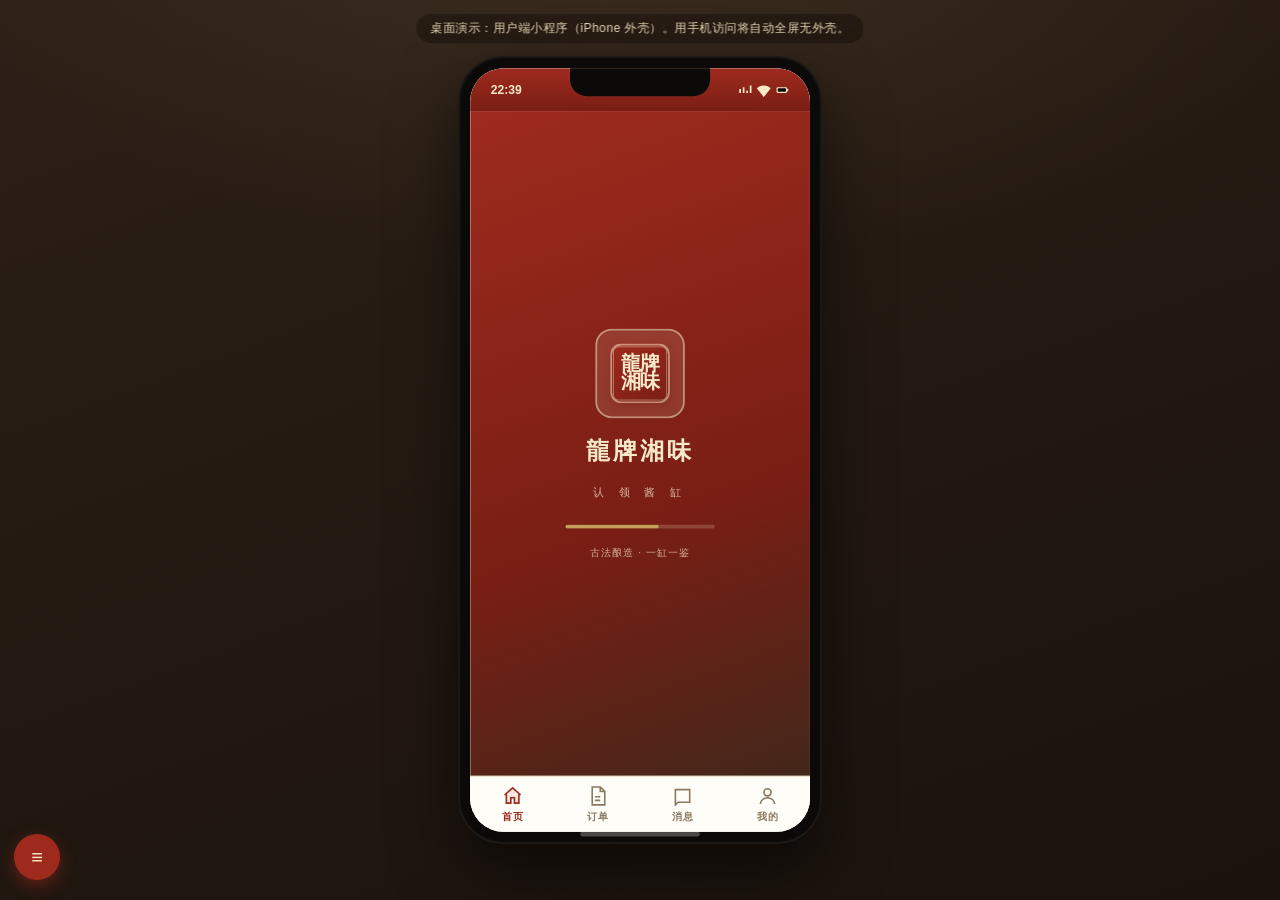
==== commit 0f22da67: "fix: 个人中心联系客服不做跳转；酿造中订单详情移除转期/提货按钮" ====
--- a/index.html
+++ b/index.html
@@ -703,7 +703,7 @@
               <div class="lp-row" data-go="orders"><div class="av" style="background:var(--lp-gold);color:#3A2410">单</div><div class="main"><div class="t">我的订单</div></div><div class="rt"><svg viewBox="0 0 24 24"><path d="M9 6l6 6-6 6"/></svg></div></div>
               <div class="lp-row" data-go="vip"><div class="av" style="background:rgba(67,39,26,.1);color:var(--lp-brown-2)">权</div><div class="main"><div class="t">会员权益</div></div><div class="rt"><svg viewBox="0 0 24 24"><path d="M9 6l6 6-6 6"/></svg></div></div>
               <div class="lp-row" data-go="msg"><div class="av" style="background:var(--lp-red-wash);color:var(--lp-red)">消</div><div class="main"><div class="t">消息中心</div></div><div class="rt"><svg viewBox="0 0 24 24"><path d="M9 6l6 6-6 6"/></svg></div></div>
-              <div class="lp-row" data-go="service"><div class="av" style="background:rgba(67,39,26,.1);color:var(--lp-brown-2)">客</div><div class="main"><div class="t">联系客服</div><div class="s">电话 / 微信 / 在线咨询</div></div><div class="rt"><svg viewBox="0 0 24 24"><path d="M9 6l6 6-6 6"/></svg></div></div>
+              <div class="lp-row" onclick="LP.soon('客服')"><div class="av" style="background:rgba(67,39,26,.1);color:var(--lp-brown-2)">客</div><div class="main"><div class="t">联系客服</div><div class="s">电话 / 微信 / 在线咨询</div></div><div class="rt"><svg viewBox="0 0 24 24"><path d="M9 6l6 6-6 6"/></svg></div></div>
               <div class="lp-row" id="logoutRow" style="display:none" onclick="LP.logout()"><div class="av" style="background:rgba(67,39,26,.06);color:var(--lp-ink-3)">退</div><div class="main"><div class="t" style="color:var(--lp-ink-3)">退出登录</div></div><div class="rt"><svg viewBox="0 0 24 24"><path d="M9 6l6 6-6 6"/></svg></div></div>
             </div>
           </section>
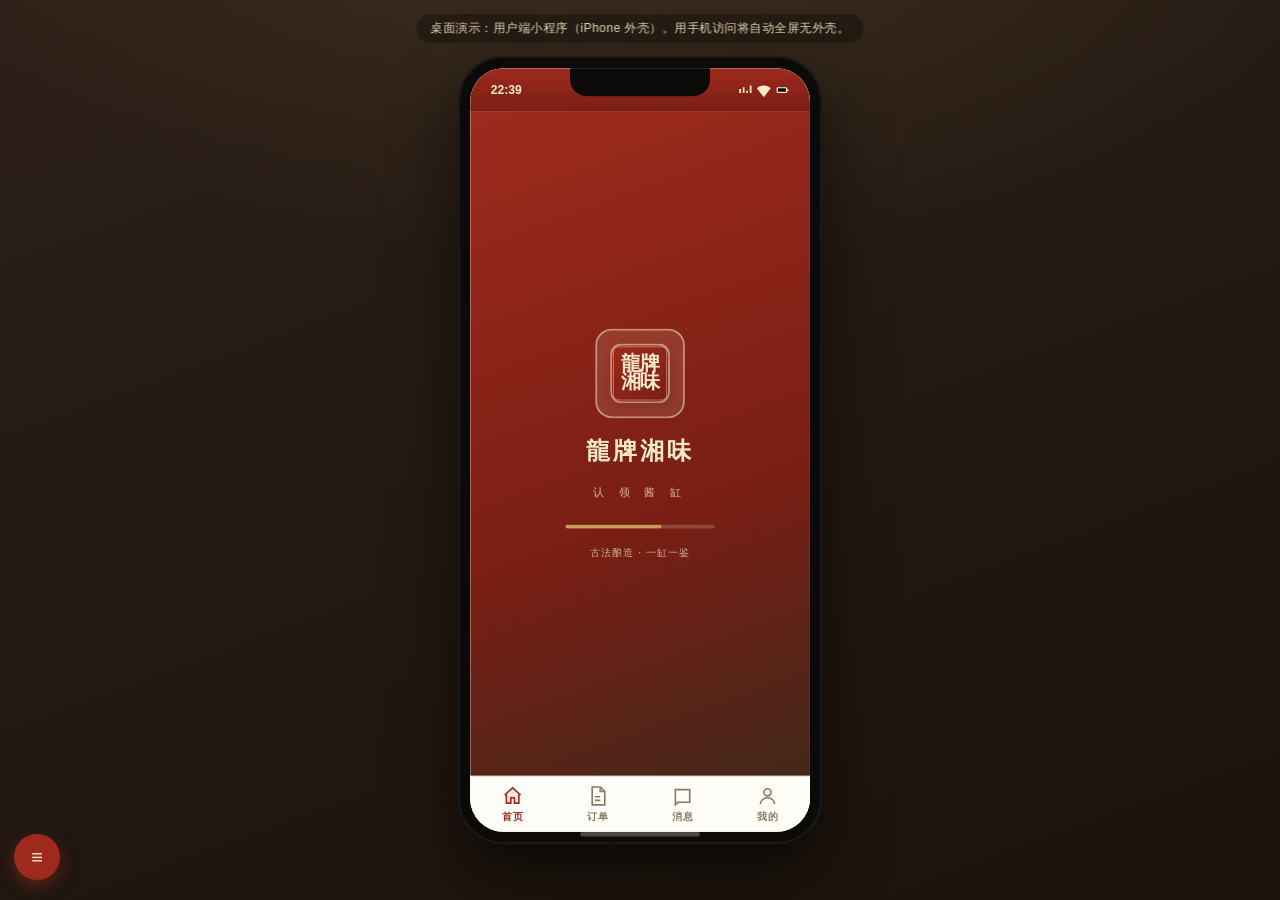
==== commit aca3cbcb: "fix: 客服中心保留拨号/二维码，在线咨询改为仅提示不进会话页" ====
--- a/index.html
+++ b/index.html
@@ -703,7 +703,7 @@
               <div class="lp-row" data-go="orders"><div class="av" style="background:var(--lp-gold);color:#3A2410">单</div><div class="main"><div class="t">我的订单</div></div><div class="rt"><svg viewBox="0 0 24 24"><path d="M9 6l6 6-6 6"/></svg></div></div>
               <div class="lp-row" data-go="vip"><div class="av" style="background:rgba(67,39,26,.1);color:var(--lp-brown-2)">权</div><div class="main"><div class="t">会员权益</div></div><div class="rt"><svg viewBox="0 0 24 24"><path d="M9 6l6 6-6 6"/></svg></div></div>
               <div class="lp-row" data-go="msg"><div class="av" style="background:var(--lp-red-wash);color:var(--lp-red)">消</div><div class="main"><div class="t">消息中心</div></div><div class="rt"><svg viewBox="0 0 24 24"><path d="M9 6l6 6-6 6"/></svg></div></div>
-              <div class="lp-row" onclick="LP.soon('客服')"><div class="av" style="background:rgba(67,39,26,.1);color:var(--lp-brown-2)">客</div><div class="main"><div class="t">联系客服</div><div class="s">电话 / 微信 / 在线咨询</div></div><div class="rt"><svg viewBox="0 0 24 24"><path d="M9 6l6 6-6 6"/></svg></div></div>
+              <div class="lp-row" data-go="service"><div class="av" style="background:rgba(67,39,26,.1);color:var(--lp-brown-2)">客</div><div class="main"><div class="t">联系客服</div><div class="s">电话 / 微信 / 在线咨询</div></div><div class="rt"><svg viewBox="0 0 24 24"><path d="M9 6l6 6-6 6"/></svg></div></div>
               <div class="lp-row" id="logoutRow" style="display:none" onclick="LP.logout()"><div class="av" style="background:rgba(67,39,26,.06);color:var(--lp-ink-3)">退</div><div class="main"><div class="t" style="color:var(--lp-ink-3)">退出登录</div></div><div class="rt"><svg viewBox="0 0 24 24"><path d="M9 6l6 6-6 6"/></svg></div></div>
             </div>
           </section>
@@ -737,7 +737,7 @@
                 <div class="sv-btn ghost">二维码</div>
               </div>
 
-              <div class="sv-item" onclick="LP.show('chat')">
+              <div class="sv-item" onclick="LP.soon('在线咨询')">
                 <div class="ic" style="background:rgba(201,162,75,.18)"><svg viewBox="0 0 24 24" stroke="#8E6A22"><path d="M4 5h16v11H8l-4 4z"/><path d="M8 9.5h8M8 12.5h5"/></svg></div>
                 <div class="tx"><div class="tt">在线客服</div><div class="ts">直接对接小程序客服会话</div></div>
                 <div class="sv-btn">立即咨询</div>
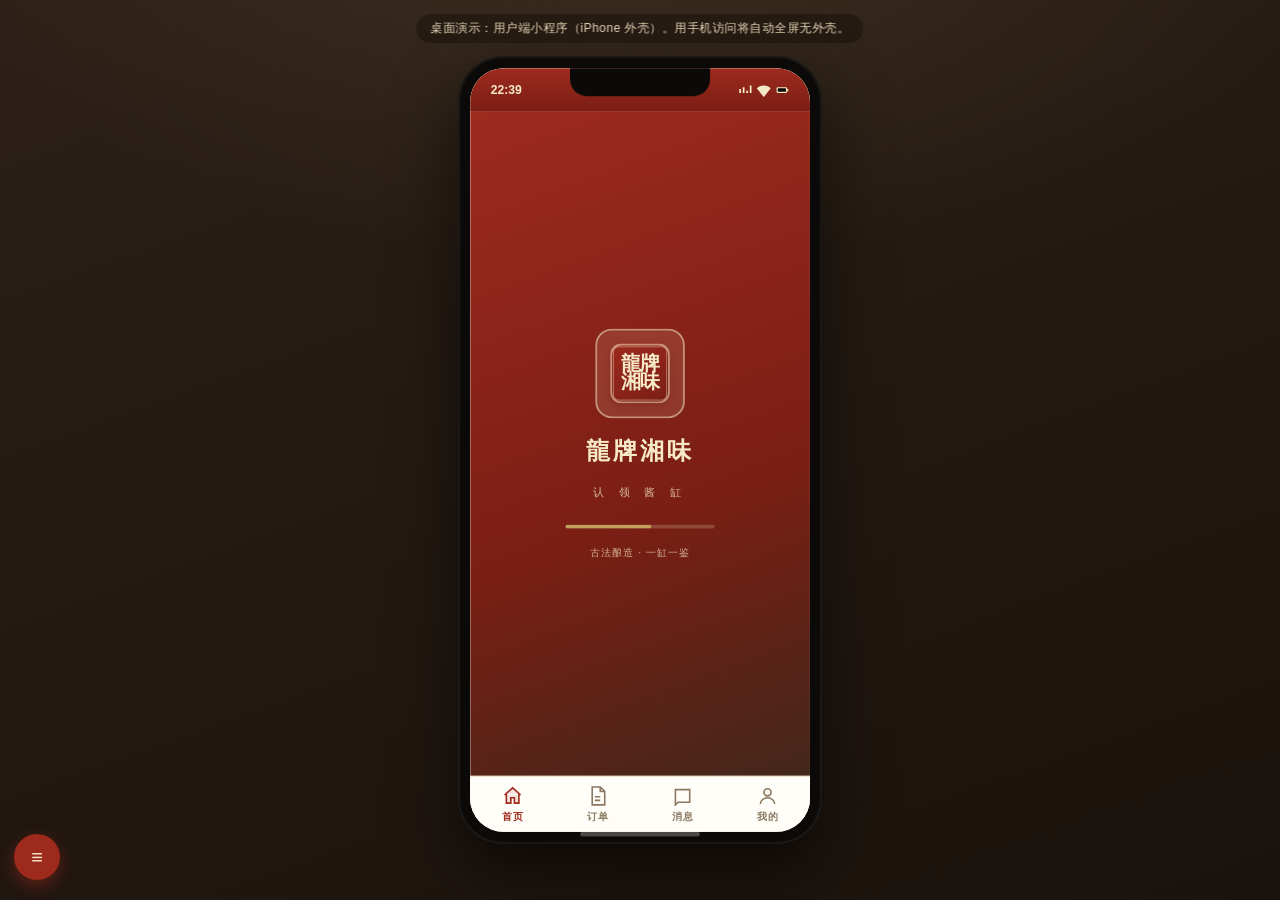
==== commit 1b7946e8: "feat: 我的酱缸列表增加酿造中/已完成状态并联动订单详情，已完成订单支持认领证书查看与保存" ====
--- a/index.html
+++ b/index.html
@@ -212,33 +212,49 @@
           <section class="lp-screen" id="pg_myjars">
             <div class="lp-navbar"><div class="nb-title">我的酱缸</div></div>
             <div class="lp-body lp-scroll pad">
-              <div class="lp-card lp-card-pad" style="background:linear-gradient(135deg,var(--lp-red),var(--lp-red-deep));color:#F6E9C8;margin-bottom:14px">
-                <div style="display:flex;justify-content:space-between;align-items:flex-start">
-                  <div><div style="font-family:var(--lp-kai);font-size:18px;font-weight:800">张府家酿 · 甲辰年</div>
-                  <div style="font-size:12px;opacity:.85;margin-top:4px">一年期 · 200 瓶 · 第 6 月</div></div>
+              <div class="jar-sum">共 <b>2</b> 缸 · 酿造中 <b>1</b> 缸 · 已完成 <b>1</b> 缸</div>
+
+              <!-- 酿造中 -->
+              <div class="jar-card" onclick="LP.openOrder('brewing')">
+                <div class="jc-hd">
+                  <div class="jc-av">缸</div>
+                  <div class="jc-tx">
+                    <div class="jc-t">二号酱缸<span class="jc-period">三年期</span></div>
+                    <div class="jc-s">张府家酿 · 乙巳年 · 缸号 LP-JG-2025-0807</div>
+                  </div>
                   <span class="lp-tag gold">酿造中</span>
                 </div>
-                <div class="lp-progress" style="margin-top:14px;background:rgba(0,0,0,.2)"><i style="width:48%"></i></div>
-                <div style="font-size:11px;opacity:.8;margin-top:6px">进度 48% · 距出缸约 6 个月</div>
-              </div>
-
-              <div class="lp-row" data-go="jardetail">
-                <div class="av">缸</div>
-                <div class="main"><div class="t">一号酱缸（一年期）</div><div class="s">已酿 6 月 · 翻缸完成 · 待抽油</div></div>
-                <div class="rt"><span class="lp-tag">查看</span></div>
-              </div>
-              <div class="lp-row" data-go="jardetail">
-                <div class="av" style="background:rgba(67,39,26,.1);color:var(--lp-brown-2)">缸</div>
-                <div class="main"><div class="t">二号酱缸（三年期）</div><div class="s">已酿 14 月 · 尝鲜装已发 20 瓶</div></div>
-                <div class="rt"><span class="lp-tag gold">尝鲜中</span></div>
-              </div>
-              <button class="lp-btn lp-btn-gold lp-btn-block" style="margin-top:16px" data-go="cycle">+ 再认领一缸</button>
+                <div class="jc-bar"><i style="width:39%"></i></div>
+                <div class="jc-ft">
+                  <span>已酿 14 / 36 月 · 剩余 180 瓶</span>
+                  <span class="more">详情<svg viewBox="0 0 24 24"><path d="M9 6l6 6-6 6"/></svg></span>
+                </div>
+              </div>
+
+              <!-- 已完成 -->
+              <div class="jar-card" onclick="LP.openOrder('done')">
+                <div class="jc-hd">
+                  <div class="jc-av fin">缸</div>
+                  <div class="jc-tx">
+                    <div class="jc-t">一号酱缸<span class="jc-period">一年期</span></div>
+                    <div class="jc-s">张府家酿 · 甲辰年 · 缸号 LP-JG-2026-0401</div>
+                  </div>
+                  <span class="lp-tag ok">已完成</span>
+                </div>
+                <div class="jc-bar full"><i style="width:100%"></i></div>
+                <div class="jc-ft">
+                  <span>12 月圆满出缸 · 已提货 200 瓶</span>
+                  <span class="more">详情<svg viewBox="0 0 24 24"><path d="M9 6l6 6-6 6"/></svg></span>
+                </div>
+              </div>
+
+              <button class="lp-btn lp-btn-gold lp-btn-block" style="margin-top:8px" data-go="cycle">+ 再认领一缸</button>
             </div>
           </section>
 
           <!-- ========== 酱缸详情 / 酿造进度 ========== -->
           <section class="lp-screen" id="pg_jardetail">
-            <div class="lp-navbar"><button class="nb-btn" data-go="myjars"><svg viewBox="0 0 24 24"><path d="M15 18l-6-6 6-6"/></svg></button><div class="nb-title">酿造进度</div></div>
+            <div class="lp-navbar"><button class="nb-btn" onclick="LP.back('jardetail','myjars')"><svg viewBox="0 0 24 24"><path d="M15 18l-6-6 6-6"/></svg></button><div class="nb-title">酿造进度</div></div>
             <div class="lp-body lp-scroll pad">
               <div class="jd-hero">
                 <div class="jd-t">一号酱缸</div>
@@ -422,7 +438,7 @@
 
           <!-- ========== 提货申请 ========== -->
           <section class="lp-screen" id="pg_pickup">
-            <div class="lp-navbar"><button class="nb-btn" data-go="myjars"><svg viewBox="0 0 24 24"><path d="M15 18l-6-6 6-6"/></svg></button><div class="nb-title">申请提货</div></div>
+            <div class="lp-navbar"><button class="nb-btn" onclick="LP.back('pickup','orderdetail')"><svg viewBox="0 0 24 24"><path d="M15 18l-6-6 6-6"/></svg></button><div class="nb-title">申请提货</div></div>
             <div class="lp-body lp-scroll pad">
               <div class="lp-row" style="border:none;background:var(--lp-red-wash);border-radius:10px;padding:12px;margin-bottom:14px">
                 <div class="main"><div class="t" style="color:var(--lp-red)">剩余可提 140 瓶</div><div class="s">本提货年度已提 1 次，尚可提 3 次（按首次提货日滚动 12 个月）</div></div>
@@ -839,6 +855,21 @@
           <img id="imgBig" src="" alt="">
         </div>
 
+        <!-- 认领证书预览 -->
+        <div class="lp-mask center" id="certMask" onclick="if(event.target===this)LP.closeCert()">
+          <div class="cert-sheet">
+            <div class="cert-x" onclick="LP.closeCert()">×</div>
+            <div class="cert-t">酱缸认领证书</div>
+            <div class="cert-s">编号 LP-CERT-2026-0401 · 颁发于 2026-04-20</div>
+            <div class="cert-box"><img src="assets/img/cert.jpg" alt="认领证书"></div>
+            <div class="cert-note">长按图片可直接保存，或点击下方按钮保存到相册</div>
+            <div class="qr-btns">
+              <button class="lp-btn lp-btn-ghost" onclick="LP.closeCert()">关闭</button>
+              <button class="lp-btn lp-btn-primary" onclick="LP.saveCert()">保存证书</button>
+            </div>
+          </div>
+        </div>
+
         <!-- 拨号确认弹层 -->
         <div class="lp-mask center" id="telMask" onclick="if(event.target===this)LP.closeTel()">
           <div class="tel-sheet">
@@ -866,7 +897,7 @@
             <div class="qr-note">长按识别 · 或保存到相册后用微信扫一扫</div>
             <div class="qr-btns">
               <button class="lp-btn lp-btn-ghost" onclick="LP.saveQr()">保存到相册</button>
-              <button class="lp-btn lp-btn-primary" onclick="LP.closeQr();LP.show('chat')">去在线咨询</button>
+              <button class="lp-btn lp-btn-primary" onclick="LP.closeQr();LP.soon('在线咨询')">去在线咨询</button>
             </div>
           </div>
         </div>
--- a/assets/css/user.css
+++ b/assets/css/user.css
@@ -745,6 +745,59 @@
 .od-jar .arr{flex:none;display:flex;align-items:center;gap:3px;font-size:11.5px;font-weight:700;color:var(--lp-red)}
 .od-jar .arr svg{width:15px;height:15px;stroke:var(--lp-red);fill:none;stroke-width:2.2;stroke-linecap:round;stroke-linejoin:round}
 
+/* 我的酱缸 · 列表卡片 */
+.jar-sum{font-size:11.5px;color:var(--lp-ink-3);margin:2px 0 12px 2px}
+.jar-sum b{font-family:var(--lp-serif);font-size:13px;color:var(--lp-brown);margin:0 2px}
+.jar-card{padding:14px;margin-bottom:12px;border-radius:var(--lp-r-l);cursor:pointer;
+  background:#FFFDF7;border:1px solid var(--lp-line-soft);
+  box-shadow:var(--lp-sh-s);transition:background .15s}
+.jar-card:active{background:#F7EFDD}
+.jc-hd{display:flex;align-items:center;gap:11px}
+.jc-av{width:44px;height:44px;flex:none;border-radius:13px;display:flex;align-items:center;justify-content:center;
+  font-family:var(--lp-kai);font-size:17px;font-weight:800;color:#F7EACD;
+  background:linear-gradient(140deg,var(--lp-red),#7C1E15);box-shadow:0 4px 10px rgba(158,42,30,.22)}
+.jc-av.fin{background:linear-gradient(140deg,#6E5734,#4A3A22);box-shadow:0 4px 10px rgba(58,36,16,.22)}
+.jc-tx{flex:1;min-width:0}
+.jc-t{display:flex;align-items:center;gap:6px;font-family:var(--lp-kai);font-size:15px;font-weight:800;
+  color:var(--lp-brown);letter-spacing:.5px}
+.jc-period{font-family:var(--lp-sans);font-size:10.5px;font-weight:700;letter-spacing:0;
+  padding:1px 6px;border-radius:5px;background:rgba(194,160,90,.16);color:var(--lp-gold-deep)}
+.jc-s{font-size:11.5px;color:var(--lp-ink-3);margin-top:4px;
+  white-space:nowrap;overflow:hidden;text-overflow:ellipsis}
+.jc-bar{height:6px;margin:12px 0 8px;border-radius:99px;background:rgba(67,39,26,.09);overflow:hidden}
+.jc-bar i{display:block;height:100%;border-radius:99px;background:linear-gradient(90deg,var(--lp-red),#C0703B)}
+.jc-bar.full i{background:linear-gradient(90deg,#4F7A46,#7BA46A)}
+.jc-ft{display:flex;align-items:center;justify-content:space-between;font-size:11px;color:var(--lp-ink-3)}
+.jc-ft .more{display:flex;align-items:center;gap:2px;font-size:11.5px;font-weight:700;color:var(--lp-red)}
+.jc-ft .more svg{width:13px;height:13px;fill:none;stroke:var(--lp-red);stroke-width:2.4;stroke-linecap:round;stroke-linejoin:round}
+
+/* 订单详情 · 认领证书 */
+.od-cert{display:flex;align-items:center;gap:12px;padding:12px 14px;margin-bottom:14px;border-radius:13px;cursor:pointer;
+  background:linear-gradient(135deg,#FFFCF3,#F9F0DC);border:1px solid rgba(194,160,90,.45);
+  box-shadow:0 3px 12px rgba(120,86,40,.06)}
+.od-cert:active{background:#F5EAD3}
+.od-cert .ct{width:42px;height:58px;flex:none;border-radius:6px;overflow:hidden;
+  border:1px solid rgba(194,160,90,.55);box-shadow:0 3px 8px rgba(120,86,40,.14)}
+.od-cert .ct img{width:100%;height:100%;object-fit:cover;display:block}
+.od-cert .main{flex:1;min-width:0}
+.od-cert .main .t{font-family:var(--lp-kai);font-size:14.5px;font-weight:800;color:var(--lp-brown);letter-spacing:.5px}
+.od-cert .main .s{font-size:11.5px;color:var(--lp-ink-3);margin-top:4px;
+  white-space:nowrap;overflow:hidden;text-overflow:ellipsis}
+.od-cert .arr{flex:none;display:flex;align-items:center;gap:3px;font-size:11.5px;font-weight:700;color:var(--lp-gold-deep)}
+.od-cert .arr svg{width:15px;height:15px;fill:none;stroke:var(--lp-gold-deep);stroke-width:2.2;stroke-linecap:round;stroke-linejoin:round}
+
+/* 认领证书预览弹层 */
+.cert-sheet{position:relative;width:88%;max-height:88%;overflow-y:auto;background:#FFFDF7;border-radius:18px;
+  padding:22px 16px 18px;text-align:center;animation:lp-pop .24s ease;box-shadow:0 24px 60px rgba(0,0,0,.35)}
+.cert-sheet::-webkit-scrollbar{width:0;display:none}
+.cert-x{position:absolute;right:12px;top:8px;font-size:22px;line-height:1;color:var(--lp-ink-3);cursor:pointer}
+.cert-t{font-family:var(--lp-kai);font-size:17px;font-weight:800;color:var(--lp-brown)}
+.cert-s{font-size:11.5px;color:var(--lp-ink-3);margin-top:6px}
+.cert-box{margin:12px auto 10px;border-radius:10px;overflow:hidden;
+  border:1px solid var(--lp-line);box-shadow:0 8px 22px rgba(58,36,16,.14);background:#fff}
+.cert-box img{width:100%;display:block}
+.cert-note{font-size:10.5px;color:var(--lp-ink-3);margin-bottom:14px}
+
 /* 订单详情 · 暂无酿造记录占位 */
 .od-jar-none{margin-bottom:14px;padding:24px 18px;text-align:center;border-radius:13px;
   background:#FFFDF7;border:1px dashed rgba(194,160,90,.6)}
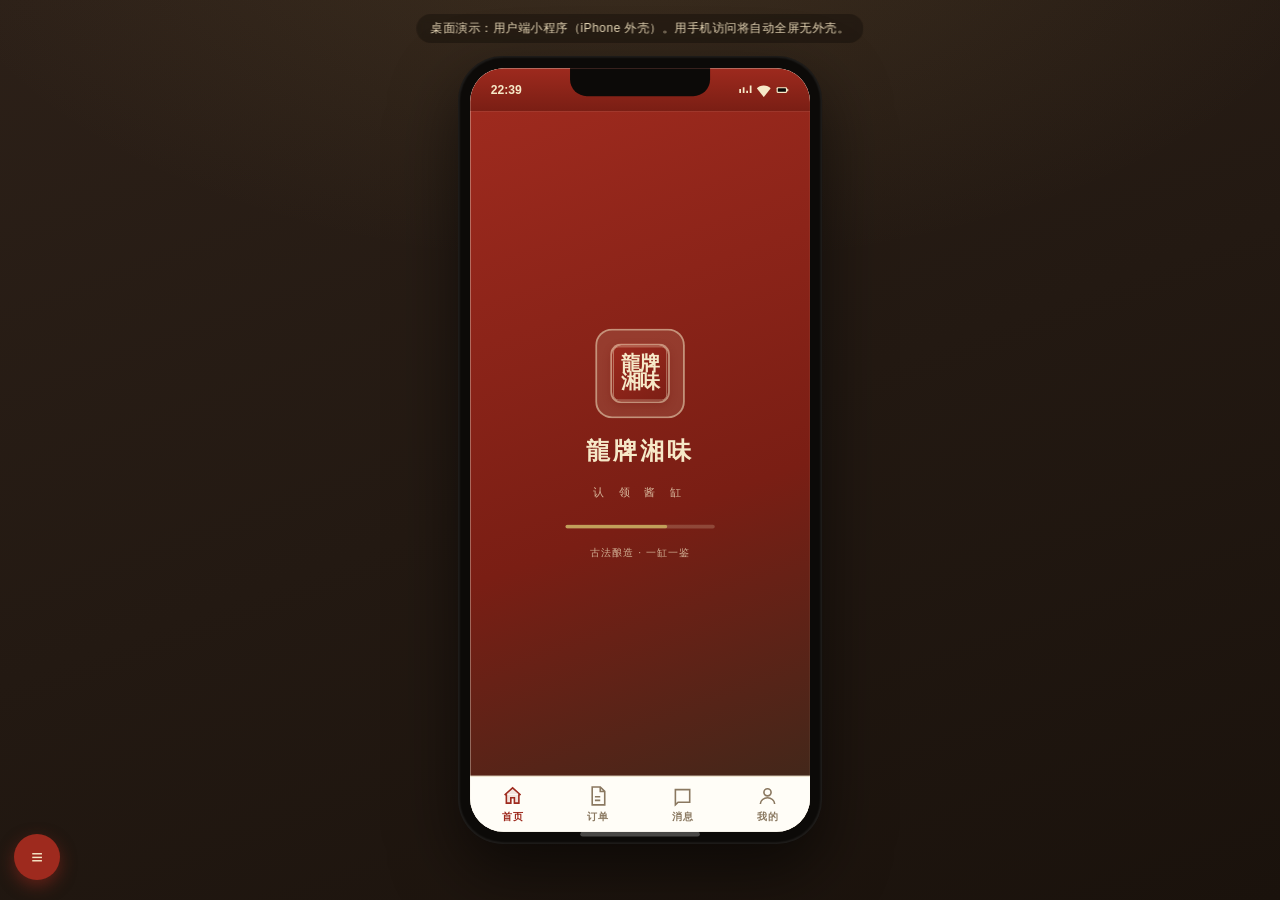
==== commit 4b4d4638: "feat: 个人中心新增我的报名与收货地址管理；待酿造/酿造中支持转期；认领支持本人认领与转赠他人" ====
--- a/index.html
+++ b/index.html
@@ -191,6 +191,22 @@
                 <div style="font-size:11px;color:var(--lp-ink-3);margin-top:6px">预计 <b id="payFinish">2027-10</b> 完成酿造</div>
               </div>
 
+              <div class="lp-sec-title" style="margin-top:18px">认领方式</div>
+              <div class="way-opt on" data-way="self" onclick="LP.selWay(this)">
+                <div class="ic"><svg viewBox="0 0 24 24"><circle cx="12" cy="8" r="4"/><path d="M4 21c0-4 4-7 8-7s8 3 8 7"/></svg></div>
+                <div class="tx"><div class="t">本人认领</div><div class="s">酱缸记在本人名下，可自行查看进度与提货</div></div>
+                <div class="rd"></div>
+              </div>
+              <div class="way-opt" data-way="gift" onclick="LP.selWay(this)">
+                <div class="ic gift"><svg viewBox="0 0 24 24"><path d="M3 9h18v11a2 2 0 01-2 2H5a2 2 0 01-2-2zM3 9l2-4h14l2 4M12 9v13"/><path d="M12 9S10.5 4 8 4a2.5 2.5 0 000 5M12 9s1.5-5 4-5a2.5 2.5 0 010 5"/></svg></div>
+                <div class="tx"><div class="t">转赠他人</div><div class="s">填写对方手机号，对方绑定后即可收到酱缸</div></div>
+                <div class="rd"></div>
+              </div>
+              <div class="way-chosen" id="wayChosen" style="display:none">
+                <div class="wc-l"><span class="wc-k">转赠对象</span><span class="wc-v" id="wayChosenTel">—</span></div>
+                <span class="wc-edit" onclick="LP.openGift()">修改</span>
+              </div>
+
               <div class="lp-sec-title" style="margin-top:18px">认领人信息</div>
               <div class="lp-field"><label>姓名</label><input class="lp-input" value="张酱友"></div>
               <div class="lp-field"><label>手机号</label><input class="lp-input" value="138 0000 8888"></div>
@@ -204,7 +220,7 @@
                 <span style="font-size:13px;color:var(--lp-ink-2)">应付</span>
                 <span class="lp-price" style="font-size:22px"><span class="cur">¥</span><span id="payPrice">8000</span></span>
               </div>
-              <button class="lp-btn lp-btn-primary lp-btn-block" onclick="LP.pay(this)">确认支付 ¥<span id="payBtnPrice">8000</span></button>
+              <button id="payBtn" class="lp-btn lp-btn-primary lp-btn-block" onclick="LP.pay(this)"><span id="payBtnLabel">确认支付</span> ¥<span id="payBtnPrice">8000</span></button>
             </div>
           </section>
 
@@ -389,7 +405,12 @@
                 <div class="ply"><svg viewBox="0 0 24 24"><path d="M8 5v14l11-7z"/></svg></div>
                 <div class="cap">走进晒场 · 亲子酿造体验</div>
               </div>
-              <div class="lp-row" data-go="familyreg"><div class="av" style="background:var(--lp-red-wash);color:var(--lp-red)">翻</div><div class="main"><div class="t">翻缸体验日</div><div class="s">2026-11-08 · 湘潭晒场 · 还剩 12 天</div></div><div class="rt"><span class="lp-tag ok">可报名</span></div></div>
+              <div class="reg-lock">
+                <svg viewBox="0 0 24 24"><path d="M5 12.5l4.5 4.5L19 7.5"/></svg>
+                <div class="tx"><div class="t">本年度已有报名记录</div><div class="s">系统检测到您名下酱缸在本年度存在「已确认参加」或「待跟进」的报名，不再推送该年度的报名消息与表单。</div></div>
+                <span class="go" onclick="LP.show('myreg')">查看</span>
+              </div>
+              <div class="lp-row" data-go="myreg"><div class="av" style="background:rgba(63,122,75,.12);color:var(--lp-ok)">翻</div><div class="main"><div class="t">翻缸体验日</div><div class="s">2026-11-08 · 湘潭晒场 · 已确认参加</div></div><div class="rt"><span class="lp-tag ok">已报名</span></div></div>
               <div class="lp-row" data-go="familyreg"><div class="av" style="background:var(--lp-red-wash);color:var(--lp-red)">抽</div><div class="main"><div class="t">抽油封坛日</div><div class="s">2027-02-14 · 湘潭晒场 · 名额不限</div></div><div class="rt"><span class="lp-tag ok">可报名</span></div></div>
               <div class="lp-row" data-go="familyreg"><div class="av" style="background:rgba(67,39,26,.1);color:var(--lp-brown-2)">制</div><div class="main"><div class="t">制醅开工日</div><div class="s">2027-04-20 · 湘潭酱园 · 即将开放</div></div><div class="rt"><span class="lp-tag gray">未开放</span></div></div>
             </div>
@@ -451,7 +472,7 @@
               <div class="lp-field"><label>本次提货瓶数</label><input class="lp-input" id="pickNum" value="40"></div>
               <div class="lp-sec-title">收货信息</div>
               <div id="pickAddr"></div>
-              <button class="addr-add" onclick="LP.show('addaddr')">
+              <button class="addr-add" onclick="LP.editAddr(0)">
                 <svg viewBox="0 0 24 24"><path d="M12 5v14M5 12h14"/></svg>新增收货地址
               </button>
             </div>
@@ -462,7 +483,7 @@
 
           <!-- ========== 新增收货地址 ========== -->
           <section class="lp-screen" id="pg_addaddr">
-            <div class="lp-navbar"><button class="nb-btn" data-go="pickup"><svg viewBox="0 0 24 24"><path d="M15 18l-6-6 6-6"/></svg></button><div class="nb-title">新增收货地址</div></div>
+            <div class="lp-navbar"><button class="nb-btn" onclick="LP.back('addaddr','pickup')"><svg viewBox="0 0 24 24"><path d="M15 18l-6-6 6-6"/></svg></button><div class="nb-title" id="addAddrTitle">新增收货地址</div></div>
             <div class="lp-body lp-scroll pad">
               <div class="lp-field"><label>收货人</label><input class="lp-input" id="adName" placeholder="请输入收货人姓名"></div>
               <div class="lp-field"><label>手机号</label><input class="lp-input" id="adTel" placeholder="请输入 11 位手机号" inputmode="numeric" maxlength="11"></div>
@@ -640,6 +661,38 @@
               </div>
               <div id="transferDetail" style="text-align:right;font-size:11px;color:var(--lp-ink-3);margin-bottom:10px">(85 − 40) × 160 瓶 = ¥7,200</div>
               <button id="transferSubmitBtn" class="lp-btn lp-btn-primary lp-btn-block" onclick="LP.transferSubmit(this)">确认补差并转期</button>
+            </div>
+          </section>
+
+          <!-- ========== 我的报名（家庭日） ========== -->
+          <section class="lp-screen" id="pg_myreg">
+            <div class="lp-navbar"><div class="nb-title">我的报名</div></div>
+            <div class="lp-body lp-scroll pad">
+              <div class="reg-rule">
+                <div class="t"><svg viewBox="0 0 24 24"><path d="M12 9v4M12 17h.01"/><circle cx="12" cy="12" r="9"/></svg>家庭日参与规则</div>
+                <div class="s">每个认领周期含固定次数的家庭日：<b>一年期 3 次 / 二年期 5 次 / 三年期 7 次</b>。<b>同一自然年内，每口酱缸仅可参加 1 次</b>。系统检测到该年度已存在「已确认参加」或「待跟进」的报名记录后，将不再推送该年度的家庭日报名消息与表单。</div>
+              </div>
+              <div id="regGroups"></div>
+              <div class="ad-note" style="margin-top:16px">
+                <svg viewBox="0 0 24 24"><path d="M12 9v4M12 17h.01"/><circle cx="12" cy="12" r="9"/></svg>
+                <span>报名提交后由酱园确认名额，结果通过消息中心与短信同步；如需变更人数或取消，请在活动开始前联系客服。</span>
+              </div>
+            </div>
+          </section>
+
+          <!-- ========== 收货地址管理 ========== -->
+          <section class="lp-screen" id="pg_addrlist">
+            <div class="lp-navbar"><div class="nb-title">收货地址</div></div>
+            <div class="lp-body lp-scroll pad">
+              <div class="jar-sum" id="addrSum">共 <b>2</b> 个收货地址</div>
+              <div id="addrManage"></div>
+              <button class="addr-add" style="margin-top:14px" onclick="LP.editAddr(0)">
+                <svg viewBox="0 0 24 24"><path d="M12 5v14M5 12h14"/></svg>新增收货地址
+              </button>
+              <div class="ad-note" style="margin-top:16px">
+                <svg viewBox="0 0 24 24"><path d="M12 9v4M12 17h.01"/><circle cx="12" cy="12" r="9"/></svg>
+                <span>默认地址将在申请提货时自动选中；酒类寄送需实名，收货人姓名请与身份证一致。</span>
+              </div>
             </div>
           </section>
 
@@ -717,7 +770,9 @@
 
               <div class="lp-row" data-go="myjars"><div class="av" style="background:var(--lp-red-wash);color:var(--lp-red)">缸</div><div class="main"><div class="t">我的酱缸</div></div><div class="rt"><svg viewBox="0 0 24 24"><path d="M9 6l6 6-6 6"/></svg></div></div>
               <div class="lp-row" data-go="orders"><div class="av" style="background:var(--lp-gold);color:#3A2410">单</div><div class="main"><div class="t">我的订单</div></div><div class="rt"><svg viewBox="0 0 24 24"><path d="M9 6l6 6-6 6"/></svg></div></div>
+              <div class="lp-row" data-go="myreg"><div class="av" style="background:rgba(184,120,40,.14);color:#A2632B">报</div><div class="main"><div class="t">我的报名</div><div class="s">家庭日活动报名记录</div></div><div class="rt"><svg viewBox="0 0 24 24"><path d="M9 6l6 6-6 6"/></svg></div></div>
               <div class="lp-row" data-go="vip"><div class="av" style="background:rgba(67,39,26,.1);color:var(--lp-brown-2)">权</div><div class="main"><div class="t">会员权益</div></div><div class="rt"><svg viewBox="0 0 24 24"><path d="M9 6l6 6-6 6"/></svg></div></div>
+              <div class="lp-row" data-go="addrlist"><div class="av" style="background:rgba(67,39,26,.1);color:var(--lp-brown-2)">址</div><div class="main"><div class="t">收货地址</div><div class="s">管理提货收货地址</div></div><div class="rt"><svg viewBox="0 0 24 24"><path d="M9 6l6 6-6 6"/></svg></div></div>
               <div class="lp-row" data-go="msg"><div class="av" style="background:var(--lp-red-wash);color:var(--lp-red)">消</div><div class="main"><div class="t">消息中心</div></div><div class="rt"><svg viewBox="0 0 24 24"><path d="M9 6l6 6-6 6"/></svg></div></div>
               <div class="lp-row" data-go="service"><div class="av" style="background:rgba(67,39,26,.1);color:var(--lp-brown-2)">客</div><div class="main"><div class="t">联系客服</div><div class="s">电话 / 微信 / 在线咨询</div></div><div class="rt"><svg viewBox="0 0 24 24"><path d="M9 6l6 6-6 6"/></svg></div></div>
               <div class="lp-row" id="logoutRow" style="display:none" onclick="LP.logout()"><div class="av" style="background:rgba(67,39,26,.06);color:var(--lp-ink-3)">退</div><div class="main"><div class="t" style="color:var(--lp-ink-3)">退出登录</div></div><div class="rt"><svg viewBox="0 0 24 24"><path d="M9 6l6 6-6 6"/></svg></div></div>
@@ -835,7 +890,7 @@
           <div class="lp-sheet">
             <div class="hd"><div class="t">选择收货地址</div><div class="x" onclick="LP.closeAddr()">✕</div></div>
             <div id="addrList"></div>
-            <button class="addr-add" style="margin-top:6px" onclick="LP.closeAddr();LP.show('addaddr')">
+            <button class="addr-add" style="margin-top:6px" onclick="LP.closeAddr();LP.editAddr(0)">
               <svg viewBox="0 0 24 24"><path d="M12 5v14M5 12h14"/></svg>新增收货地址
             </button>
           </div>
@@ -870,6 +925,53 @@
           </div>
         </div>
 
+        <!-- 酱缸转赠弹窗 -->
+        <div class="lp-mask center" id="giftMask" onclick="if(event.target===this)LP.closeGift()">
+          <div class="gift-sheet">
+            <div class="gift-x" onclick="LP.closeGift()">×</div>
+            <div class="gift-ic"><svg viewBox="0 0 24 24"><path d="M3 9h18v11a2 2 0 01-2 2H5a2 2 0 01-2-2zM3 9l2-4h14l2 4M12 9v13"/><path d="M12 9S10.5 4 8 4a2.5 2.5 0 000 5M12 9s1.5-5 4-5a2.5 2.5 0 010 5"/></svg></div>
+            <div class="gift-t">酱缸转赠</div>
+            <div class="gift-s">填写对方手机号，转赠成功后酱缸权益归对方所有</div>
+
+            <div class="lp-field" style="margin-top:16px"><label>转赠对象手机号</label><input class="lp-input" id="giftTel" placeholder="请输入对方 11 位手机号" inputmode="numeric" maxlength="11"></div>
+            <div class="lp-field"><label>对方称呼（选填）</label><input class="lp-input" id="giftName" placeholder="如：李梅"></div>
+            <div class="lp-field"><label>赠言（选填）</label><textarea class="lp-input lp-textarea" id="giftWord" placeholder="如：赠你一缸好酱，愿日子有滋有味"></textarea></div>
+
+            <div class="gift-tip">
+              <svg viewBox="0 0 24 24"><path d="M12 9v4M12 17h.01"/><circle cx="12" cy="12" r="9"/></svg>
+              <span>转赠后，对方使用微信登录本小程序并绑定该手机号，即可收到系统弹窗与短信提醒。转赠一经提交不可撤回。</span>
+            </div>
+            <div class="qr-btns" style="margin-top:14px">
+              <button class="lp-btn lp-btn-ghost" onclick="LP.closeGift()">取消</button>
+              <button class="lp-btn lp-btn-primary" onclick="LP.giftSubmit()">提交转赠</button>
+            </div>
+          </div>
+        </div>
+
+        <!-- 转赠成功 · 接收方通知预览 -->
+        <div class="lp-mask center" id="giftOkMask" onclick="if(event.target===this)LP.closeGiftOk()">
+          <div class="gift-sheet">
+            <div class="gok-ic"><svg viewBox="0 0 24 24"><path d="M5 12.5l4.5 4.5L19 7.5"/></svg></div>
+            <div class="gift-t">转赠成功</div>
+            <div class="gift-s" id="giftOkSub">已通知对方，酱缸权益将在对方绑定手机号后自动归属</div>
+
+            <div class="gok-lbl">对方将收到的系统弹窗</div>
+            <div class="gok-pop">
+              <div class="gp-ic"><svg viewBox="0 0 24 24"><path d="M8.5 3.5h7M9.5 3.5v1.9c0 .8-.3 1.5-.9 2.1l-1 1.2c-.6.7-.9 1.5-.9 2.4v8c0 .9.7 1.6 1.6 1.6h5.4c.9 0 1.6-.7 1.6-1.6v-8c0-.9-.3-1.7-.9-2.4l-1-1.2c-.6-.6-.9-1.3-.9-2.1V3.5"/><path d="M6.7 14.5h10.6"/></svg></div>
+              <div class="gp-t">恭喜您，收到一口酱缸</div>
+              <div class="gp-s">快来查看酱缸制作工艺流程吧！</div>
+              <div class="gp-btn">查看我的酱缸</div>
+            </div>
+
+            <div class="gok-lbl">同步下发的短信提醒</div>
+            <div class="gok-sms" id="giftOkSms"></div>
+
+            <div class="qr-btns" style="margin-top:14px">
+              <button class="lp-btn lp-btn-primary lp-btn-block" onclick="LP.closeGiftOk()">知道了</button>
+            </div>
+          </div>
+        </div>
+
         <!-- 拨号确认弹层 -->
         <div class="lp-mask center" id="telMask" onclick="if(event.target===this)LP.closeTel()">
           <div class="tel-sheet">
--- a/assets/css/user.css
+++ b/assets/css/user.css
@@ -798,6 +798,128 @@
 .cert-box img{width:100%;display:block}
 .cert-note{font-size:10.5px;color:var(--lp-ink-3);margin-bottom:14px}
 
+/* 订单详情 · 转期入口（金色调，区别于酿造进度的朱砂红） */
+.od-jar.tr{background:linear-gradient(135deg,#FFFDF7,#F7EEDB);border-color:rgba(194,160,90,.55)}
+.od-jar.tr .ic{background:linear-gradient(140deg,#B08A3E,#7E5C22);box-shadow:0 4px 10px rgba(126,92,34,.26)}
+.od-jar.tr .ic svg{stroke:#FCF2DC}
+.od-jar.tr .arr{color:var(--lp-gold-deep)}
+.od-jar.tr .arr svg{stroke:var(--lp-gold-deep)}
+
+/* 家庭日 · 本年度已报名提示 */
+.reg-lock{display:flex;align-items:flex-start;gap:9px;padding:11px 12px;margin-bottom:12px;border-radius:11px;
+  background:rgba(63,122,75,.08);border:1px solid rgba(63,122,75,.22)}
+.reg-lock > svg{width:15px;height:15px;flex:none;margin-top:2px;stroke:var(--lp-ok);fill:none;
+  stroke-width:2.4;stroke-linecap:round;stroke-linejoin:round}
+.reg-lock .tx{flex:1;min-width:0}
+.reg-lock .t{font-size:12.5px;font-weight:800;color:var(--lp-ok);letter-spacing:.3px}
+.reg-lock .s{font-size:11px;color:var(--lp-ink-2);line-height:1.6;margin-top:3px}
+.reg-lock .go{flex:none;font-size:11.5px;font-weight:800;color:var(--lp-ok);cursor:pointer;margin-top:1px}
+
+/* 我的报名 */
+.reg-rule{background:rgba(194,160,90,.12);border:1px solid rgba(194,160,90,.35);border-radius:12px;
+  padding:12px 13px;margin-bottom:16px}
+.reg-rule .t{display:flex;align-items:center;gap:6px;font-family:var(--lp-kai);font-size:13.5px;
+  font-weight:800;color:var(--lp-brown);letter-spacing:.5px}
+.reg-rule .t svg{width:15px;height:15px;stroke:var(--lp-gold-deep);fill:none;stroke-width:1.9;flex:none}
+.reg-rule .s{font-size:11.5px;color:var(--lp-ink-2);line-height:1.75;margin-top:6px}
+.reg-rule .s b{color:var(--lp-red)}
+.reg-grp{margin-bottom:18px}
+.rgh{display:flex;align-items:center;justify-content:space-between;gap:8px;margin:0 2px 10px}
+.rgh-l{display:flex;align-items:center;gap:6px;min-width:0}
+.rgh-t{font-family:var(--lp-kai);font-size:14.5px;font-weight:800;color:var(--lp-brown);letter-spacing:.5px}
+.rgh-s{font-size:11px;color:var(--lp-ink-3);white-space:nowrap;overflow:hidden;text-overflow:ellipsis}
+.reg-card{background:#FFFDF7;border:1px solid var(--lp-line-soft);border-radius:13px;
+  padding:13px 14px;margin-bottom:10px;box-shadow:var(--lp-sh-s);cursor:pointer;position:relative;overflow:hidden}
+.reg-card:active{background:#F7EFDD}
+.reg-card::before{content:"";position:absolute;left:0;top:0;bottom:0;width:3px;background:var(--lp-ink-3);opacity:.35}
+.reg-card.ok::before{background:var(--lp-ok);opacity:1}
+.reg-card.warn::before{background:#B87828;opacity:1}
+.rc-hd{display:flex;align-items:center;justify-content:space-between;gap:8px}
+.rc-yr{font-size:11px;font-weight:800;color:var(--lp-ink-2);letter-spacing:.5px}
+.rc-t{font-family:var(--lp-kai);font-size:15px;font-weight:800;color:var(--lp-brown);margin-top:7px;letter-spacing:.5px}
+.rc-m{font-size:11.5px;color:var(--lp-ink-3);margin-top:5px}
+.rc-n{font-size:11.5px;color:var(--lp-ink-2);line-height:1.65;margin-top:7px}
+.rc-f{display:flex;align-items:center;justify-content:space-between;gap:8px;margin-top:9px;
+  padding-top:9px;border-top:1px dashed var(--lp-line-soft);font-size:11px;color:var(--lp-ink-3)}
+.rc-more{display:flex;align-items:center;gap:2px;font-size:11.5px;font-weight:700;color:var(--lp-red)}
+.rc-more svg{width:13px;height:13px;stroke:var(--lp-red);fill:none;stroke-width:2.4;stroke-linecap:round;stroke-linejoin:round}
+.rc-flag{display:flex;align-items:center;gap:5px;margin-top:9px;padding:7px 9px;border-radius:8px;
+  background:rgba(63,122,75,.09);font-size:10.5px;color:var(--lp-ok);line-height:1.5}
+.rc-flag svg{width:12px;height:12px;flex:none;stroke:var(--lp-ok);fill:none;stroke-width:2.6;stroke-linecap:round;stroke-linejoin:round}
+
+/* 收货地址管理 */
+.am-li{padding:13px 14px;margin-bottom:10px;border-radius:13px;background:#FFFDF7;
+  border:1px solid var(--lp-line-soft);box-shadow:var(--lp-sh-s)}
+.am-li.def{border-color:rgba(194,160,90,.55);background:linear-gradient(135deg,#FFFDF7,#FAF3E3)}
+.am-li .main .t{font-size:13.5px;font-weight:800;color:var(--lp-ink);display:flex;align-items:center;gap:6px;flex-wrap:wrap}
+.am-li .main .tel{font-weight:600;color:var(--lp-ink-2);font-size:12.5px}
+.am-li .main .s{font-size:11.5px;color:var(--lp-ink-3);margin-top:5px;line-height:1.6}
+.am-ops{display:flex;justify-content:flex-end;gap:8px;margin-top:11px;padding-top:9px;
+  border-top:1px dashed var(--lp-line-soft)}
+.am-op{padding:6px 13px;border-radius:15px;border:1px solid var(--lp-line);background:#FFFDF7;
+  font-family:var(--lp-sans);font-size:12px;color:var(--lp-ink-2);cursor:pointer}
+.am-op:active{background:var(--lp-paper-2)}
+.am-op.del{color:var(--lp-red);border-color:rgba(158,42,30,.35)}
+
+/* 认领方式（本人认领 / 转赠他人） */
+.way-opt{display:flex;align-items:center;gap:11px;padding:12px 13px;margin-bottom:10px;border-radius:12px;
+  background:#FFFDF7;border:1.5px solid var(--lp-line);cursor:pointer;transition:border-color .15s,background .15s}
+.way-opt.on{border-color:var(--lp-red);background:var(--lp-red-wash)}
+.way-opt .ic{width:38px;height:38px;flex:none;border-radius:11px;display:flex;align-items:center;justify-content:center;
+  background:rgba(67,39,26,.08)}
+.way-opt .ic svg{width:20px;height:20px;stroke:var(--lp-brown-2);fill:none;stroke-width:1.7;stroke-linecap:round;stroke-linejoin:round}
+.way-opt.on .ic{background:linear-gradient(140deg,var(--lp-red),#7C1E15)}
+.way-opt.on .ic svg{stroke:#F7EACD}
+.way-opt .ic.gift svg{stroke:var(--lp-gold-deep)}
+.way-opt.on .ic.gift svg{stroke:#F7EACD}
+.way-opt .tx{flex:1;min-width:0}
+.way-opt .tx .t{font-family:var(--lp-kai);font-size:14.5px;font-weight:800;color:var(--lp-brown)}
+.way-opt .tx .s{font-size:11.5px;color:var(--lp-ink-3);margin-top:3px;line-height:1.55}
+.way-opt .rd{width:18px;height:18px;flex:none;border-radius:50%;border:1.6px solid var(--lp-line);
+  display:flex;align-items:center;justify-content:center}
+.way-opt.on .rd{background:var(--lp-red);border-color:var(--lp-red)}
+.way-opt.on .rd::after{content:"";width:6px;height:6px;border-radius:50%;background:#fff}
+.way-chosen{display:flex;align-items:center;justify-content:space-between;gap:10px;margin:-2px 0 14px;
+  padding:10px 13px;border-radius:10px;background:rgba(194,160,90,.12);border:1px solid rgba(194,160,90,.35)}
+.wc-l{display:flex;align-items:center;gap:8px;min-width:0}
+.wc-k{font-size:11.5px;color:var(--lp-ink-3);flex:none}
+.wc-v{font-size:12.5px;font-weight:800;color:var(--lp-brown);white-space:nowrap;overflow:hidden;text-overflow:ellipsis}
+.wc-edit{font-size:12px;font-weight:800;color:var(--lp-red);flex:none;cursor:pointer}
+
+/* 转赠弹窗 */
+.gift-sheet{position:relative;width:88%;max-height:88%;overflow-y:auto;background:#FFFDF7;border-radius:18px;
+  padding:22px 16px 18px;text-align:center;animation:lp-pop .24s ease;box-shadow:0 24px 60px rgba(0,0,0,.35)}
+.gift-sheet::-webkit-scrollbar{width:0;display:none}
+.gift-x{position:absolute;right:12px;top:8px;font-size:22px;line-height:1;color:var(--lp-ink-3);cursor:pointer}
+.gift-ic{width:52px;height:52px;margin:0 auto 12px;border-radius:50%;display:flex;align-items:center;justify-content:center;
+  background:var(--lp-red-wash)}
+.gift-ic svg{width:26px;height:26px;stroke:var(--lp-red);fill:none;stroke-width:1.7;stroke-linecap:round;stroke-linejoin:round}
+.gift-t{font-family:var(--lp-kai);font-size:17px;font-weight:800;color:var(--lp-brown)}
+.gift-s{font-size:11.5px;color:var(--lp-ink-3);line-height:1.7;margin-top:6px}
+.gift-sheet .lp-field{text-align:left}
+.gift-tip{display:flex;gap:7px;text-align:left;font-size:11px;color:var(--lp-ink-3);line-height:1.65;
+  background:rgba(194,160,90,.1);border-radius:8px;padding:10px 11px;margin-bottom:4px}
+.gift-tip svg{width:14px;height:14px;flex:none;margin-top:1px;stroke:var(--lp-gold-deep);fill:none;stroke-width:1.8}
+
+/* 转赠成功 · 接收方通知预览 */
+.gok-ic{width:54px;height:54px;margin:0 auto 12px;border-radius:50%;display:flex;align-items:center;justify-content:center;
+  background:linear-gradient(140deg,#4F7A46,#7BA46A);box-shadow:0 6px 16px rgba(63,122,75,.28)}
+.gok-ic svg{width:27px;height:27px;stroke:#fff;fill:none;stroke-width:2.6;stroke-linecap:round;stroke-linejoin:round}
+.gok-lbl{font-size:11px;font-weight:800;color:var(--lp-ink-3);text-align:left;margin:14px 0 7px;letter-spacing:.5px}
+.gok-pop{margin:0 auto;padding:16px 14px;border-radius:14px;text-align:center;
+  background:linear-gradient(160deg,#FFFDF7,#F6EEDC);border:1px solid rgba(194,160,90,.45);
+  box-shadow:0 8px 20px rgba(58,36,16,.10)}
+.gp-ic{width:44px;height:44px;margin:0 auto 9px;border-radius:50%;display:flex;align-items:center;justify-content:center;
+  background:var(--lp-red-wash)}
+.gp-ic svg{width:23px;height:23px;stroke:var(--lp-red);fill:none;stroke-width:1.7;stroke-linecap:round;stroke-linejoin:round}
+.gp-t{font-family:var(--lp-kai);font-size:15.5px;font-weight:800;color:var(--lp-brown);letter-spacing:.5px}
+.gp-s{font-size:12px;color:var(--lp-ink-2);margin-top:5px}
+.gp-btn{display:inline-block;margin-top:12px;padding:8px 20px;border-radius:18px;
+  background:linear-gradient(135deg,#9E2A1E,#7C1E15);color:#F6E9C8;font-size:12.5px;font-weight:800;
+  box-shadow:0 5px 12px rgba(124,30,21,.24)}
+.gok-sms{text-align:left;font-size:11.5px;line-height:1.8;color:var(--lp-ink-2);
+  background:#F2F3F5;border-radius:12px;padding:12px 13px;border:1px solid #E3E5E8}
+
 /* 订单详情 · 暂无酿造记录占位 */
 .od-jar-none{margin-bottom:14px;padding:24px 18px;text-align:center;border-radius:13px;
   background:#FFFDF7;border:1px dashed rgba(194,160,90,.6)}
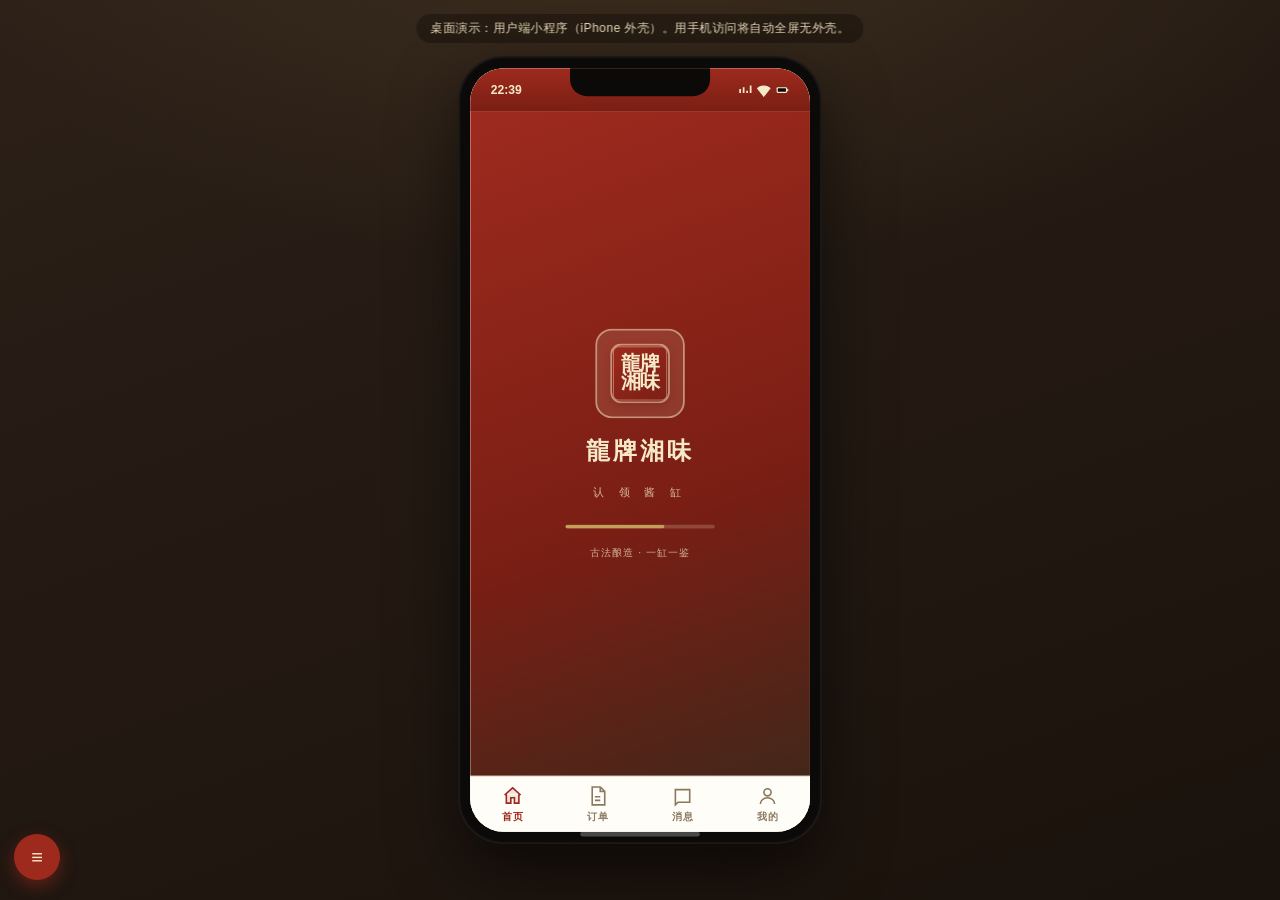
==== commit 1ea00d9f: "文案：全站「认领」统一改为「认酿」（含认酿证书图重绘）" ====
--- a/index.html
+++ b/index.html
@@ -3,7 +3,7 @@
 <head>
 <meta charset="UTF-8">
 <meta name="viewport" content="width=device-width,initial-scale=1,maximum-scale=1,user-scalable=no,viewport-fit=cover">
-<title>龙牌湘味 · 认领酱缸（用户端）</title>
+<title>龙牌湘味 · 认酿酱缸（用户端）</title>
 <script>
 /* 设备判定：真手机/平板才全屏无壳；电脑浏览器（无论窗口多窄）始终显示手机外壳 */
 (function(){
@@ -52,12 +52,12 @@
             </div>
           </section>
 
-          <!-- 登录不再单独成页：游客可直接浏览，需要认领/查看数据时弹出微信授权引导（见底部 #loginMask） -->
+          <!-- 登录不再单独成页：游客可直接浏览，需要认酿/查看数据时弹出微信授权引导（见底部 #loginMask） -->
 
           <!-- ========== 首页 ========== -->
           <section class="lp-screen" id="pg_home">
             <div class="lp-navbar dark hero">
-              <div class="nb-title">龙牌湘味 · 认领酱缸</div>
+              <div class="nb-title">龙牌湘味 · 认酿酱缸</div>
             </div>
             <div class="lp-body lp-scroll">
               <div class="lp-hero" id="heroBanner">
@@ -76,11 +76,11 @@
                   <div class="bn-slide">
                     <div class="bn-bg" style="background-image:url(assets/img/banner-2.jpg)"></div>
                     <div class="bn-mask"></div>
-                    <div class="bn-tag">认领计划</div>
+                    <div class="bn-tag">认酿计划</div>
                     <div class="bn-body">
                       <div class="bn-top"><div class="lp-seal"><span>龍牌<br>湘味</span></div>
                         <div class="bn-eyebrow">一缸一鉴 · 全程可见<small>缸上题名 · 专属木牌</small></div></div>
-                      <h1>认领一缸属于自己的酱</h1>
+                      <h1>认酿一缸属于自己的酱</h1>
                       <p>小缸天然晒露，从制醅到抽油，全程见证匠心酿造。</p>
                     </div>
                   </div>
@@ -113,16 +113,16 @@
                 </div>
               </div>
 
-              <!-- 认领入口 -->
+              <!-- 认酿入口 -->
               <div style="padding:14px 14px 0">
-                <div class="lp-sec-title">认领酱缸</div>
+                <div class="lp-sec-title">认酿酱缸</div>
                 <div class="lp-card lp-card-pad lp-fret" style="background:linear-gradient(135deg,#FFFDF7,#F4E8CF);cursor:pointer" data-go="cycle">
                   <div style="display:flex;align-items:center;gap:14px">
                     <div style="flex:1">
                       <div style="font-family:var(--lp-kai);font-size:19px;font-weight:800;color:var(--lp-brown)">开启你的专属酱缸</div>
                       <div style="font-size:12px;color:var(--lp-ink-3);margin-top:5px">一年 / 二年 / 三年期可选 · 含家庭日参观</div>
                     </div>
-                    <button class="lp-btn lp-btn-primary" style="padding:10px 18px">立即认领</button>
+                    <button class="lp-btn lp-btn-primary" style="padding:10px 18px">立即认酿</button>
                   </div>
                 </div>
               </div>
@@ -133,7 +133,7 @@
                 <div class="lp-grid c3">
                   <div class="lp-entry" data-go="myjars"><div class="ico"><svg viewBox="0 0 24 24"><path d="M5 21V6l7-3 7 3v15M5 11h14"/></svg></div><div class="t">我的酱缸</div><div class="s">查看酿造进度</div></div>
                   <div class="lp-entry" data-go="family"><div class="ico"><svg viewBox="0 0 24 24"><circle cx="9" cy="8" r="3"/><path d="M3 20c0-3 3-5 6-5s6 2 6 5M16 6a3 3 0 010 6M21 20a4 4 0 00-4-4"/></svg></div><div class="t">家庭日</div><div class="s">预约参观报名</div></div>
-                  <div class="lp-entry" data-go="orders"><div class="ico"><svg viewBox="0 0 24 24"><path d="M6 2h9l5 5v15H6zM15 2v5h5M9 13h6M9 17h6"/></svg></div><div class="t">我的订单</div><div class="s">认领与提货</div></div>
+                  <div class="lp-entry" data-go="orders"><div class="ico"><svg viewBox="0 0 24 24"><path d="M6 2h9l5 5v15H6zM15 2v5h5M9 13h6M9 17h6"/></svg></div><div class="t">我的订单</div><div class="s">认酿与提货</div></div>
                   <div class="lp-entry" data-go="pickup"><div class="ico"><svg viewBox="0 0 24 24"><path d="M3 7h11v9H3zM14 10h5l3 3v3h-8M7 19a2 2 0 100-.01M18 19a2 2 0 100-.01"/></svg></div><div class="t">申请提货</div><div class="s">分批或一次</div></div>
                   <div class="lp-entry" data-go="transfer"><div class="ico"><svg viewBox="0 0 24 24"><path d="M4 12h14M12 6l6 6-6 6M20 4v16"/></svg></div><div class="t">酱缸转期</div><div class="s">补足差价</div></div>
                   <div class="lp-entry" data-go="vip"><div class="ico"><svg viewBox="0 0 24 24"><path d="M3 8l4 4 5-7 5 7 4-4-2 12H5z"/></svg></div><div class="t">会员权益</div><div class="s">专属特权</div></div>
@@ -143,11 +143,11 @@
             </div>
           </section>
 
-          <!-- ========== 认领选周期 ========== -->
+          <!-- ========== 认酿选周期 ========== -->
           <section class="lp-screen" id="pg_cycle">
-            <div class="lp-navbar"><button class="nb-btn" data-go="home"><svg viewBox="0 0 24 24"><path d="M15 18l-6-6 6-6"/></svg></button><div class="nb-title">认领酱缸</div></div>
-            <div class="lp-body lp-scroll pad">
-              <div class="lp-sec-title">选择认领周期</div>
+            <div class="lp-navbar"><button class="nb-btn" data-go="home"><svg viewBox="0 0 24 24"><path d="M15 18l-6-6 6-6"/></svg></button><div class="nb-title">认酿酱缸</div></div>
+            <div class="lp-body lp-scroll pad">
+              <div class="lp-sec-title">选择认酿周期</div>
               <p style="color:var(--lp-ink-3);font-size:12.5px;margin:-4px 0 14px">每缸 200 瓶，古法小缸晒露，周期越长风味越醇。</p>
 
               <div class="lp-plan sel" data-cycle="1" onclick="LP.selCycle(this)">
@@ -172,29 +172,29 @@
                 <span style="color:var(--lp-ink-2)">合计</span>
                 <span class="lp-price" style="font-size:22px"><span class="cur">¥</span><span id="cyclePrice">8000</span></span>
               </div>
-              <button class="lp-btn lp-btn-primary lp-btn-block" data-go="pay">下一步：确认认领</button>
-            </div>
-          </section>
-
-          <!-- ========== 认领确认/支付 ========== -->
+              <button class="lp-btn lp-btn-primary lp-btn-block" data-go="pay">下一步：确认认酿</button>
+            </div>
+          </section>
+
+          <!-- ========== 认酿确认/支付 ========== -->
           <section class="lp-screen" id="pg_pay">
-            <div class="lp-navbar"><button class="nb-btn" data-go="cycle"><svg viewBox="0 0 24 24"><path d="M15 18l-6-6 6-6"/></svg></button><div class="nb-title">确认认领</div></div>
+            <div class="lp-navbar"><button class="nb-btn" data-go="cycle"><svg viewBox="0 0 24 24"><path d="M15 18l-6-6 6-6"/></svg></button><div class="nb-title">确认认酿</div></div>
             <div class="lp-body lp-scroll pad">
               <div class="lp-card lp-card-pad">
                 <div style="display:flex;justify-content:space-between;align-items:center">
-                  <span class="lp-tag brown">认领订单</span>
+                  <span class="lp-tag brown">认酿订单</span>
                   <span style="font-size:12px;color:var(--lp-ink-3)">订单号 LP20261030001</span>
                 </div>
-                <div style="margin-top:14px;font-family:var(--lp-kai);font-size:18px;font-weight:800;color:var(--lp-brown)" id="payTitle">一年期酱缸认领</div>
+                <div style="margin-top:14px;font-family:var(--lp-kai);font-size:18px;font-weight:800;color:var(--lp-brown)" id="payTitle">一年期酱缸认酿</div>
                 <div style="font-size:12.5px;color:var(--lp-ink-2);margin-top:6px">200 瓶 · 古法小缸晒露酿造</div>
                 <div class="lp-progress" style="margin-top:12px"><i style="width:0%"></i></div>
                 <div style="font-size:11px;color:var(--lp-ink-3);margin-top:6px">预计 <b id="payFinish">2027-10</b> 完成酿造</div>
               </div>
 
-              <div class="lp-sec-title" style="margin-top:18px">认领方式</div>
+              <div class="lp-sec-title" style="margin-top:18px">认酿方式</div>
               <div class="way-opt on" data-way="self" onclick="LP.selWay(this)">
                 <div class="ic"><svg viewBox="0 0 24 24"><circle cx="12" cy="8" r="4"/><path d="M4 21c0-4 4-7 8-7s8 3 8 7"/></svg></div>
-                <div class="tx"><div class="t">本人认领</div><div class="s">酱缸记在本人名下，可自行查看进度与提货</div></div>
+                <div class="tx"><div class="t">本人认酿</div><div class="s">酱缸记在本人名下，可自行查看进度与提货</div></div>
                 <div class="rd"></div>
               </div>
               <div class="way-opt" data-way="gift" onclick="LP.selWay(this)">
@@ -207,7 +207,7 @@
                 <span class="wc-edit" onclick="LP.openGift()">修改</span>
               </div>
 
-              <div class="lp-sec-title" style="margin-top:18px">认领人信息</div>
+              <div class="lp-sec-title" style="margin-top:18px">认酿人信息</div>
               <div class="lp-field"><label>姓名</label><input class="lp-input" value="张酱友"></div>
               <div class="lp-field"><label>手机号</label><input class="lp-input" value="138 0000 8888"></div>
               <div class="lp-field"><label>题字（缸上木牌，可选）</label><input class="lp-input" placeholder="如：张府家酿 · 甲辰年"></div>
@@ -264,7 +264,7 @@
                 </div>
               </div>
 
-              <button class="lp-btn lp-btn-gold lp-btn-block" style="margin-top:8px" data-go="cycle">+ 再认领一缸</button>
+              <button class="lp-btn lp-btn-gold lp-btn-block" style="margin-top:8px" data-go="cycle">+ 再认酿一缸</button>
             </div>
           </section>
 
@@ -341,7 +341,7 @@
                     <div class="fb-vplay"><svg viewBox="0 0 24 24"><path d="M8 5v14l11-7z"/></svg></div>
                     <div class="fb-vtag">晒场实录 · 02:18</div>
                   </div>
-                  <p class="fb-p">金秋十月，湘潭晒场连日晴好。匠人每日辰时开缸翻醅，酱醅在日光下泛出琥珀光泽。本月气温 18–26℃，湿度适中，发酵进入酯化高峰，酱香日浓。特附现场视频与九宫格照片，请认领人检阅。</p>
+                  <p class="fb-p">金秋十月，湘潭晒场连日晴好。匠人每日辰时开缸翻醅，酱醅在日光下泛出琥珀光泽。本月气温 18–26℃，湿度适中，发酵进入酯化高峰，酱香日浓。特附现场视频与九宫格照片，请认酿人检阅。</p>
                   <div class="fb-grid">
                     <img src="assets/img/brew-yard2.jpg" alt="酱缸台" onclick="LP.viewImg(this)">
                     <img src="assets/img/brew-yard.jpg" alt="晒场缸阵" onclick="LP.viewImg(this)">
@@ -441,11 +441,11 @@
           <section class="lp-screen" id="pg_orders">
             <div class="lp-navbar"><div class="nb-title">我的订单</div></div>
             <div class="lp-body lp-scroll pad">
-              <div class="lp-row" id="rowUnpaid" onclick="LP.openOrder('unpaid')"><div class="av" style="background:var(--lp-red-wash);color:var(--lp-red)">付</div><div class="main"><div class="t">二年期酱缸认领 <span style="font-size:11px;color:var(--lp-ink-3);font-weight:400">#LP20261031001</span></div><div class="s">2026-10-31 · 应付 ¥17,000</div></div><div class="rt"><span class="lp-tag">待支付</span></div></div>
-              <div class="lp-row" id="rowPending" onclick="LP.openOrder('pending')"><div class="av" style="background:rgba(184,120,40,.14);color:#A2632B">待</div><div class="main"><div class="t">一年期酱缸认领 <span style="font-size:11px;color:var(--lp-ink-3);font-weight:400">#LP20261028003</span></div><div class="s">2026-10-28 · 实付 ¥8000</div></div><div class="rt"><span class="lp-tag warn">待酿造</span></div></div>
-              <div class="lp-row" onclick="LP.openOrder('brewing')"><div class="av" style="background:var(--lp-gold);color:#3A2410">认</div><div class="main"><div class="t">三年期酱缸认领</div><div class="s">2025-08-10 · 实付 ¥26000</div></div><div class="rt"><span class="lp-tag ok">酿造中</span></div></div>
-              <div class="lp-row" onclick="LP.openOrder('done')"><div class="av" style="background:var(--lp-gold);color:#3A2410">认</div><div class="main"><div class="t">一年期酱缸认领</div><div class="s">2026-04-20 · 实付 ¥8000</div></div><div class="rt"><span class="lp-tag">已完成</span></div></div>
-              <div class="lp-row" id="rowCanceled" onclick="LP.openOrder('canceled')"><div class="av" style="background:rgba(90,74,58,.1);color:var(--lp-ink-3)">取</div><div class="main"><div class="t">一年期酱缸认领 <span style="font-size:11px;color:var(--lp-ink-3);font-weight:400">#LP20260915002</span></div><div class="s">2026-09-15 下单 · 2026-09-16 取消</div></div><div class="rt"><span class="lp-tag gray">已取消</span></div></div>
+              <div class="lp-row" id="rowUnpaid" onclick="LP.openOrder('unpaid')"><div class="av" style="background:var(--lp-red-wash);color:var(--lp-red)">付</div><div class="main"><div class="t">二年期酱缸认酿 <span style="font-size:11px;color:var(--lp-ink-3);font-weight:400">#LP20261031001</span></div><div class="s">2026-10-31 · 应付 ¥17,000</div></div><div class="rt"><span class="lp-tag">待支付</span></div></div>
+              <div class="lp-row" id="rowPending" onclick="LP.openOrder('pending')"><div class="av" style="background:rgba(184,120,40,.14);color:#A2632B">待</div><div class="main"><div class="t">一年期酱缸认酿 <span style="font-size:11px;color:var(--lp-ink-3);font-weight:400">#LP20261028003</span></div><div class="s">2026-10-28 · 实付 ¥8000</div></div><div class="rt"><span class="lp-tag warn">待酿造</span></div></div>
+              <div class="lp-row" onclick="LP.openOrder('brewing')"><div class="av" style="background:var(--lp-gold);color:#3A2410">认</div><div class="main"><div class="t">三年期酱缸认酿</div><div class="s">2025-08-10 · 实付 ¥26000</div></div><div class="rt"><span class="lp-tag ok">酿造中</span></div></div>
+              <div class="lp-row" onclick="LP.openOrder('done')"><div class="av" style="background:var(--lp-gold);color:#3A2410">认</div><div class="main"><div class="t">一年期酱缸认酿</div><div class="s">2026-04-20 · 实付 ¥8000</div></div><div class="rt"><span class="lp-tag">已完成</span></div></div>
+              <div class="lp-row" id="rowCanceled" onclick="LP.openOrder('canceled')"><div class="av" style="background:rgba(90,74,58,.1);color:var(--lp-ink-3)">取</div><div class="main"><div class="t">一年期酱缸认酿 <span style="font-size:11px;color:var(--lp-ink-3);font-weight:400">#LP20260915002</span></div><div class="s">2026-09-15 下单 · 2026-09-16 取消</div></div><div class="rt"><span class="lp-tag gray">已取消</span></div></div>
               <div class="lp-row" data-go="pickuplog"><div class="av" style="background:var(--lp-red-wash);color:var(--lp-red)">提</div><div class="main"><div class="t">提货单 #TH001</div><div class="s">2026-10-12 · 已发货 60 瓶</div></div><div class="rt"><span class="lp-tag gold">已发货</span></div></div>
             </div>
           </section>
@@ -585,7 +585,7 @@
               <div class="lp-card lp-card-pad" style="display:flex;gap:11px;align-items:flex-start">
                 <div class="av" style="width:42px;height:42px;border-radius:11px;flex:none;display:flex;align-items:center;justify-content:center;background:rgba(184,120,40,.14);color:#A2632B;font-family:var(--lp-kai);font-weight:800">待</div>
                 <div style="flex:1;min-width:0">
-                  <div style="font-weight:700;font-size:14px;color:var(--lp-ink)">一年期酱缸认领</div>
+                  <div style="font-weight:700;font-size:14px;color:var(--lp-ink)">一年期酱缸认酿</div>
                   <div style="font-size:11.5px;color:var(--lp-ink-3);margin-top:4px">订单号 LP20261028003 · 实付 ¥8000</div>
                   <div style="font-size:11.5px;color:var(--lp-ink-3);margin-top:2px">状态：待酿造（尚未开工，无酿造记录）</div>
                 </div>
@@ -599,7 +599,7 @@
 
               <div class="lp-sec-title">退款原因</div>
               <div class="rf-reasons" id="rfReasons">
-                <div class="rf-opt on" onclick="LP.pickReason(this)"><i></i><span>计划有变，暂不认领</span></div>
+                <div class="rf-opt on" onclick="LP.pickReason(this)"><i></i><span>计划有变，暂不认酿</span></div>
                 <div class="rf-opt" onclick="LP.pickReason(this)"><i></i><span>想改选其他周期，重新下单</span></div>
                 <div class="rf-opt" onclick="LP.pickReason(this)"><i></i><span>下错单 / 重复支付</span></div>
                 <div class="rf-opt" onclick="LP.pickReason(this)"><i></i><span>其他原因</span></div>
@@ -620,7 +620,7 @@
 
               <div class="ad-note" style="margin-top:14px">
                 <svg viewBox="0 0 24 24"><path d="M12 9v4M12 17h.01"/><circle cx="12" cy="12" r="9"/></svg>
-                <span>退款成功后，本订单对应的缸号与「缸上题字」将被释放，如需再次认领请重新下单。酿造一旦开始，线上退款入口关闭，需联系客服线下沟通。</span>
+                <span>退款成功后，本订单对应的缸号与「缸上题字」将被释放，如需再次认酿请重新下单。酿造一旦开始，线上退款入口关闭，需联系客服线下沟通。</span>
               </div>
             </div>
             <div style="padding:12px 14px;background:#FFFDF7;border-top:1px solid var(--lp-line-soft)">
@@ -670,7 +670,7 @@
             <div class="lp-body lp-scroll pad">
               <div class="reg-rule">
                 <div class="t"><svg viewBox="0 0 24 24"><path d="M12 9v4M12 17h.01"/><circle cx="12" cy="12" r="9"/></svg>家庭日参与规则</div>
-                <div class="s">每个认领周期含固定次数的家庭日：<b>一年期 3 次 / 二年期 5 次 / 三年期 7 次</b>。<b>同一自然年内，每口酱缸仅可参加 1 次</b>。系统检测到该年度已存在「已确认参加」或「待跟进」的报名记录后，将不再推送该年度的家庭日报名消息与表单。</div>
+                <div class="s">每个认酿周期含固定次数的家庭日：<b>一年期 3 次 / 二年期 5 次 / 三年期 7 次</b>。<b>同一自然年内，每口酱缸仅可参加 1 次</b>。系统检测到该年度已存在「已确认参加」或「待跟进」的报名记录后，将不再推送该年度的家庭日报名消息与表单。</div>
               </div>
               <div id="regGroups"></div>
               <div class="ad-note" style="margin-top:16px">
@@ -701,7 +701,7 @@
             <div class="lp-navbar"><div class="nb-title">消息中心</div></div>
             <div class="lp-body lp-scroll pad">
               <div class="lp-sec-title">全部消息</div>
-              <div class="lp-row" data-go="familyreg"><div class="av" style="background:var(--lp-red-wash);color:var(--lp-red)">活</div><div class="main"><div class="t">翻缸体验日 · 报名提醒</div><div class="s">您认领的酱缸将举办家庭日，点击报名 →</div></div><div class="rt" style="font-size:10px">刚刚</div></div>
+              <div class="lp-row" data-go="familyreg"><div class="av" style="background:var(--lp-red-wash);color:var(--lp-red)">活</div><div class="main"><div class="t">翻缸体验日 · 报名提醒</div><div class="s">您认酿的酱缸将举办家庭日，点击报名 →</div></div><div class="rt" style="font-size:10px">刚刚</div></div>
               <div class="lp-row" data-go="jardetail" data-month="6"><div class="av" style="background:var(--lp-gold);color:#3A2410">酿</div><div class="main"><div class="t">第 6 月酿造反馈已上传</div><div class="s">匠人上传了晒场视频与九宫格照片，点击看进度 →</div></div><div class="rt" style="font-size:10px">昨天</div></div>
               <div class="lp-row"><div class="av" style="background:rgba(67,39,26,.1);color:var(--lp-brown-2)">提</div><div class="main"><div class="t">尝鲜装已寄出</div><div class="s">您的 10 瓶尝鲜装已发货，请注意查收</div></div><div class="rt" style="font-size:10px">3天前</div></div>
             </div>
@@ -714,7 +714,7 @@
               <div class="lp-vip">
                 <div style="display:flex;align-items:center;gap:10px;margin-bottom:14px">
                   <div class="lp-seal"><span style="font-size:13px">酱友</span></div>
-                  <div><div class="lv">★ 酿香会员</div><div style="font-size:12px;opacity:.8;margin-top:5px">张酱友 · 认领 2 缸</div></div>
+                  <div><div class="lv">★ 酿香会员</div><div style="font-size:12px;opacity:.8;margin-top:5px">张酱友 · 认酿 2 缸</div></div>
                 </div>
                 <div style="font-size:12px;opacity:.8">累计酿造 20 月 · 已提 100 瓶 · 家庭日 2 次</div>
               </div>
@@ -757,11 +757,11 @@
                     <div class="mm-av"><span>酱</span></div>
                     <div class="mm-tx">
                       <div class="mm-name">张酱友</div>
-                      <div class="mm-sub"><span class="mm-vip">酿香会员</span><i>·</i>认领 2 缸</div>
+                      <div class="mm-sub"><span class="mm-vip">酿香会员</span><i>·</i>认酿 2 缸</div>
                     </div>
                   </div>
                   <div class="mm-stats">
-                    <div class="mm-st"><b>2</b><span>认领缸数</span></div>
+                    <div class="mm-st"><b>2</b><span>认酿缸数</span></div>
                     <div class="mm-st"><b>20</b><span>酿造月数</span></div>
                     <div class="mm-st"><b>100</b><span>已提瓶数</span></div>
                   </div>
@@ -791,7 +791,7 @@
                     <div class="sv-desc"><span class="sv-dot"></span>在线中 · 平均 1 分钟内回复</div>
                   </div>
                 </div>
-                <div class="sv-soft">认领、提货、转期、家庭日，随时找我们。<br>服务时间 周一至周五 9:00-21:00</div>
+                <div class="sv-soft">认酿、提货、转期、家庭日，随时找我们。<br>服务时间 周一至周五 9:00-21:00</div>
               </div>
 
               <div class="lp-sec-title" style="margin-top:18px">联系我们</div>
@@ -833,7 +833,7 @@
             <div class="chat-wrap lp-scroll" id="chatScroll">
               <div class="chat-day">今天 09:46</div>
               <div class="chat-note">本次会话由微信小程序客服提供，可发送图片与订单号</div>
-              <div class="msg sv"><div class="av">酱</div><div class="bub">您好，我是客服小酱。认领、提货、转期、家庭日的问题都可以问我，也可以直接发订单号帮您查。</div></div>
+              <div class="msg sv"><div class="av">酱</div><div class="bub">您好，我是客服小酱。认酿、提货、转期、家庭日的问题都可以问我，也可以直接发订单号帮您查。</div></div>
               <div id="chatList"></div>
               <div class="chat-quick" id="chatQuick">
                 <span onclick="LP.chatQuick(this)">我的提货进度</span>
@@ -858,7 +858,7 @@
 
             <div class="lg-step on" id="lgStep1">
               <div class="lg-seal"><div class="lp-seal lp-seal-lg"><span>龍牌<br>湘味</span></div></div>
-              <div class="lg-t">登录后即可认领酱缸</div>
+              <div class="lg-t">登录后即可认酿酱缸</div>
               <div class="lg-s">微信授权一键登录，无需注册、不用验证码</div>
               <button class="lg-wx" onclick="LP.wxLogin(this)">
                 <svg viewBox="0 0 24 24"><path d="M9.2 3.6C5.3 3.6 2 6.2 2 9.4c0 1.8 1 3.4 2.7 4.4l-.7 2.1 2.4-1.2c.8.2 1.6.3 2.4.3h.4"/><path d="M22 15.2c0-2.6-2.5-4.7-5.6-4.7s-5.6 2.1-5.6 4.7 2.5 4.7 5.6 4.7c.7 0 1.5-.1 2.1-.3l2 1-.6-1.7c1.3-.9 2.1-2.2 2.1-3.7z"/></svg>
@@ -910,13 +910,13 @@
           <img id="imgBig" src="" alt="">
         </div>
 
-        <!-- 认领证书预览 -->
+        <!-- 认酿证书预览 -->
         <div class="lp-mask center" id="certMask" onclick="if(event.target===this)LP.closeCert()">
           <div class="cert-sheet">
             <div class="cert-x" onclick="LP.closeCert()">×</div>
-            <div class="cert-t">酱缸认领证书</div>
+            <div class="cert-t">酱缸认酿证书</div>
             <div class="cert-s">编号 LP-CERT-2026-0401 · 颁发于 2026-04-20</div>
-            <div class="cert-box"><img src="assets/img/cert.jpg" alt="认领证书"></div>
+            <div class="cert-box"><img src="assets/img/cert.jpg" alt="认酿证书"></div>
             <div class="cert-note">长按图片可直接保存，或点击下方按钮保存到相册</div>
             <div class="qr-btns">
               <button class="lp-btn lp-btn-ghost" onclick="LP.closeCert()">关闭</button>
@@ -991,7 +991,7 @@
           <div class="qr-sheet">
             <div class="qr-x" onclick="LP.closeQr()">×</div>
             <div class="qr-t">添加客服微信</div>
-            <div class="qr-s">扫码添加「龙牌湘味 · 小酱」<br>备注「认领酱缸」，通过更快</div>
+            <div class="qr-s">扫码添加「龙牌湘味 · 小酱」<br>备注「认酿酱缸」，通过更快</div>
             <div class="qr-box">
               <img src="assets/img/qr-service.png" alt="客服微信二维码">
               <div class="qr-logo">龍</div>
--- a/assets/css/brand.css
+++ b/assets/css/brand.css
@@ -1,5 +1,5 @@
 /* ============================================================
-   龙牌湘味 · 认领酱缸 — 设计系统 (VI)
+   龙牌湘味 · 认酿酱缸 — 设计系统 (VI)
    古典匠心 · 传统酿造 · 朱砂印 + 酱褐 + 鎏金 + 宣纸米白
    ============================================================ */
 
--- a/assets/css/user.css
+++ b/assets/css/user.css
@@ -166,7 +166,7 @@
 .lp-entry .t{font-weight:800;font-size:14px;color:var(--lp-brown)}
 .lp-entry .s{font-size:11px;color:var(--lp-ink-3);line-height:1.5}
 
-/* 认领周期卡片 */
+/* 认酿周期卡片 */
 .lp-plan{
   position:relative;border-radius:var(--lp-r-l);padding:18px 16px;cursor:pointer;overflow:hidden;
   background:#FFFDF7;border:1.5px solid var(--lp-line);transition:transform .1s;
@@ -771,7 +771,7 @@
 .jc-ft .more{display:flex;align-items:center;gap:2px;font-size:11.5px;font-weight:700;color:var(--lp-red)}
 .jc-ft .more svg{width:13px;height:13px;fill:none;stroke:var(--lp-red);stroke-width:2.4;stroke-linecap:round;stroke-linejoin:round}
 
-/* 订单详情 · 认领证书 */
+/* 订单详情 · 认酿证书 */
 .od-cert{display:flex;align-items:center;gap:12px;padding:12px 14px;margin-bottom:14px;border-radius:13px;cursor:pointer;
   background:linear-gradient(135deg,#FFFCF3,#F9F0DC);border:1px solid rgba(194,160,90,.45);
   box-shadow:0 3px 12px rgba(120,86,40,.06)}
@@ -786,7 +786,7 @@
 .od-cert .arr{flex:none;display:flex;align-items:center;gap:3px;font-size:11.5px;font-weight:700;color:var(--lp-gold-deep)}
 .od-cert .arr svg{width:15px;height:15px;fill:none;stroke:var(--lp-gold-deep);stroke-width:2.2;stroke-linecap:round;stroke-linejoin:round}
 
-/* 认领证书预览弹层 */
+/* 认酿证书预览弹层 */
 .cert-sheet{position:relative;width:88%;max-height:88%;overflow-y:auto;background:#FFFDF7;border-radius:18px;
   padding:22px 16px 18px;text-align:center;animation:lp-pop .24s ease;box-shadow:0 24px 60px rgba(0,0,0,.35)}
 .cert-sheet::-webkit-scrollbar{width:0;display:none}
@@ -861,7 +861,7 @@
 .am-op:active{background:var(--lp-paper-2)}
 .am-op.del{color:var(--lp-red);border-color:rgba(158,42,30,.35)}
 
-/* 认领方式（本人认领 / 转赠他人） */
+/* 认酿方式（本人认酿 / 转赠他人） */
 .way-opt{display:flex;align-items:center;gap:11px;padding:12px 13px;margin-bottom:10px;border-radius:12px;
   background:#FFFDF7;border:1.5px solid var(--lp-line);cursor:pointer;transition:border-color .15s,background .15s}
 .way-opt.on{border-color:var(--lp-red);background:var(--lp-red-wash)}
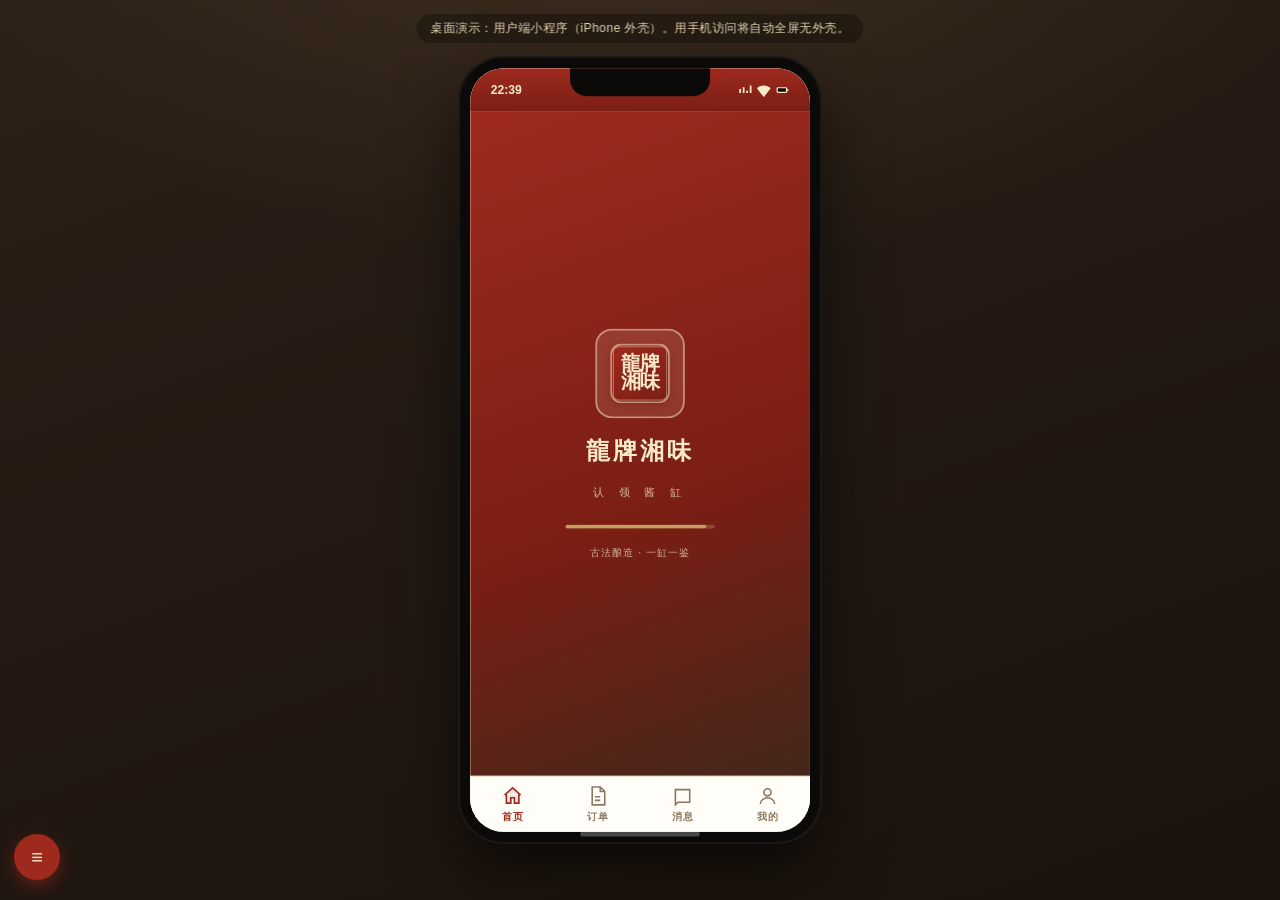
==== commit 11768bb7: "酿造进度：折叠态只保留节点标题，去掉摘要小字并修复正文裁切残影" ====
--- a/index.html
+++ b/index.html
@@ -279,114 +279,117 @@
                 <div class="jd-m">已酿 6 / 12 月 · 翻缸完成 · 剩余 160 瓶</div>
               </div>
 
-              <div class="lp-sec-title">酿造历程</div>
-              <div class="lp-timeline">
+              <div class="lp-sec-title" style="display:flex;align-items:baseline;justify-content:space-between">
+                <span>酿造历程</span><span class="fb-count">已更新至第 6 月</span>
+              </div>
+              <div class="tl-tip">按月份与节点归档 · 点击节点展开当月图文与视频，同一时间只展开一个</div>
+
+              <div class="lp-timeline" id="brewLine">
+
+                <!-- 第 1 月 -->
                 <div class="lp-tl-item done">
                   <div class="node"></div>
-                  <div class="tl-hd"><span class="tt">制醅入缸（第 1 月）</span><span class="tl-date">2026-05-12</span></div>
-                  <div class="td">黄豆蒸煮摊凉，拌入曲种制曲 48 小时，落入陶缸，注入 18% 盐水，缸口盖竹编斗笠，静置初发酵。</div>
-                  <div class="tl-pics">
-                    <img src="assets/img/brew-koji.jpg" alt="制曲" onclick="LP.viewImg(this)">
-                    <img src="assets/img/brew-mash.jpg" alt="酱醅入缸" onclick="LP.viewImg(this)">
-                  </div>
-                </div>
-
+                  <div class="tl-hd" onclick="LP.tgNode(this.parentNode)">
+                    <div class="tl-hl">
+                      <div class="tl-line"><span class="tt">制醅入缸</span><span class="tl-m">第 1 月</span></div>
+                    </div>
+                    <div class="tl-meta"><div class="tl-bs"><span class="tl-b pc">2 图</span></div><div class="tl-date">2026-05-12</div></div>
+                    <svg class="tl-ar" viewBox="0 0 24 24"><path d="M6 9l6 6 6-6"/></svg>
+                  </div>
+                  <div class="tl-bd"><div class="tl-in">
+                    <p class="fb-p">黄豆蒸煮摊凉，拌入曲种制曲 48 小时，落入陶缸，注入 18% 盐水，缸口盖竹编斗笠，静置初发酵。</p>
+                    <div class="fb-grid g2">
+                      <img src="assets/img/brew-koji.jpg" alt="制曲" onclick="LP.viewImg(this)">
+                      <img src="assets/img/brew-mash.jpg" alt="酱醅入缸" onclick="LP.viewImg(this)">
+                    </div>
+                  </div></div>
+                </div>
+
+                <!-- 第 3 月 -->
                 <div class="lp-tl-item done">
                   <div class="node"></div>
-                  <div class="tl-hd"><span class="tt">翻缸（第 3 月）</span><span class="tl-date">2026-07-18</span></div>
-                  <div class="td">开缸翻醅、搅拌增氧，促进酯化上色。当日气温 34℃，酱醅由浅黄转为红褐，酯香初起。</div>
-                  <div class="tl-pics">
-                    <img src="assets/img/brew-yard.jpg" alt="晒场缸阵" onclick="LP.viewImg(this)">
-                    <img src="assets/img/brew-mash.jpg" alt="翻醅后的酱醅" onclick="LP.viewImg(this)">
-                    <img src="assets/img/brew-workshop.jpg" alt="酱园作坊" onclick="LP.viewImg(this)">
-                  </div>
-                </div>
-
-                <div class="lp-tl-item cur">
+                  <div class="tl-hd" onclick="LP.tgNode(this.parentNode)">
+                    <div class="tl-hl">
+                      <div class="tl-line"><span class="tt">翻缸</span><span class="tl-m">第 3 月</span></div>
+                    </div>
+                    <div class="tl-meta"><div class="tl-bs"><span class="tl-b pc">3 图</span></div><div class="tl-date">2026-07-18</div></div>
+                    <svg class="tl-ar" viewBox="0 0 24 24"><path d="M6 9l6 6 6-6"/></svg>
+                  </div>
+                  <div class="tl-bd"><div class="tl-in">
+                    <p class="fb-p">开缸翻醅、搅拌增氧，促进酯化上色。当日气温 34℃，酱醅由浅黄转为红褐，酯香初起。</p>
+                    <div class="fb-grid">
+                      <img src="assets/img/brew-yard.jpg" alt="晒场缸阵" onclick="LP.viewImg(this)">
+                      <img src="assets/img/brew-mash.jpg" alt="翻醅后的酱醅" onclick="LP.viewImg(this)">
+                      <img src="assets/img/brew-workshop.jpg" alt="酱园作坊" onclick="LP.viewImg(this)">
+                    </div>
+                  </div></div>
+                </div>
+
+                <!-- 第 4 月 -->
+                <div class="lp-tl-item done">
                   <div class="node"></div>
-                  <div class="tl-hd"><span class="tt">日晒夜露（进行中）</span><span class="tl-date">2026-08 至今</span></div>
-                  <div class="td">小缸天然晒露，昼开夜盖，每日辰时搅缸一次。本月已进入酯化高峰，酱香日浓，每月更新酿造反馈。</div>
-                  <div class="tl-pics">
-                    <img src="assets/img/brew-yard2.jpg" alt="酱缸台" onclick="LP.viewImg(this)">
-                    <img src="assets/img/craft-cover.jpg" alt="树下陶缸" onclick="LP.viewImg(this)">
-                  </div>
-                </div>
-
-                <div class="lp-tl-item">
+                  <div class="tl-hd" onclick="LP.tgNode(this.parentNode)">
+                    <div class="tl-hl">
+                      <div class="tl-line"><span class="tt">高温守缸</span><span class="tl-m">第 4 月</span></div>
+                    </div>
+                    <div class="tl-meta"><div class="tl-bs"><span class="tl-b tx">文字</span></div><div class="tl-date">2026-08-15</div></div>
+                    <svg class="tl-ar" viewBox="0 0 24 24"><path d="M6 9l6 6 6-6"/></svg>
+                  </div>
+                  <div class="tl-bd"><div class="tl-in">
+                    <p class="fb-p">本月持续高温，晒场每日浇水降温两次，缸口加盖遮阳帘。酱醅发酵旺盛，缸面浮起细密气泡，属正常现象。本月未拍摄影像，仅文字记录存档。</p>
+                  </div></div>
+                </div>
+
+                <!-- 第 5 月 -->
+                <div class="lp-tl-item done">
                   <div class="node"></div>
-                  <div class="tl-hd"><span class="tt">抽油封坛（第 12 月）</span><span class="tl-date">预计 2027-05</span></div>
-                  <div class="td">抽取头道原油，灭菌灌装、封坛贴牌。完成后即可申请提货，也可分批提取。</div>
-                  <div class="tl-empty">尚未开始 · 届时上传现场记录</div>
-                </div>
-              </div>
-
-              <div class="lp-sec-title" style="margin-top:4px;display:flex;align-items:center;justify-content:space-between">
-                <span>月度反馈</span><span class="fb-count">已更新至第 6 月</span>
-              </div>
-
-              <div class="fb is-open" id="fb6">
-                <div class="fb-hd" onclick="LP.toggleFb(this)">
-                  <div class="fb-m">10<span>月</span></div>
-                  <div class="fb-hx">
-                    <div class="fb-t">第 6 月 · 晒场实录</div>
-                    <div class="fb-s">2026-10-15 · 匠人王师傅上传</div>
-                  </div>
-                  <div class="fb-ix"><span class="fb-b vd">视频</span><span class="fb-b pc">6 图</span></div>
-                  <svg class="fb-ar" viewBox="0 0 24 24"><path d="M6 9l6 6 6-6"/></svg>
-                </div>
-                <div class="fb-bd">
-                  <div class="fb-video" onclick="LP.playVideo()">
-                    <img src="assets/img/feed-video-6.jpg" alt="晒场实录">
-                    <div class="fb-vmask"></div>
-                    <div class="fb-vplay"><svg viewBox="0 0 24 24"><path d="M8 5v14l11-7z"/></svg></div>
-                    <div class="fb-vtag">晒场实录 · 02:18</div>
-                  </div>
-                  <p class="fb-p">金秋十月，湘潭晒场连日晴好。匠人每日辰时开缸翻醅，酱醅在日光下泛出琥珀光泽。本月气温 18–26℃，湿度适中，发酵进入酯化高峰，酱香日浓。特附现场视频与九宫格照片，请认酿人检阅。</p>
-                  <div class="fb-grid">
-                    <img src="assets/img/brew-yard2.jpg" alt="酱缸台" onclick="LP.viewImg(this)">
-                    <img src="assets/img/brew-yard.jpg" alt="晒场缸阵" onclick="LP.viewImg(this)">
-                    <img src="assets/img/brew-mash.jpg" alt="酱醅" onclick="LP.viewImg(this)">
-                    <img src="assets/img/brew-workshop.jpg" alt="酱园作坊" onclick="LP.viewImg(this)">
-                    <img src="assets/img/craft-cover.jpg" alt="陶缸" onclick="LP.viewImg(this)">
-                    <img src="assets/img/banner-1.jpg" alt="缸阵" onclick="LP.viewImg(this)">
-                  </div>
-                </div>
-              </div>
-
-              <div class="fb" id="fb5">
-                <div class="fb-hd" onclick="LP.toggleFb(this)">
-                  <div class="fb-m">09<span>月</span></div>
-                  <div class="fb-hx">
-                    <div class="fb-t">第 5 月 · 初秋翻醅</div>
-                    <div class="fb-s">2026-09-16 · 匠人王师傅上传</div>
-                  </div>
-                  <div class="fb-ix"><span class="fb-b pc">4 图</span></div>
-                  <svg class="fb-ar" viewBox="0 0 24 24"><path d="M6 9l6 6 6-6"/></svg>
-                </div>
-                <div class="fb-bd">
-                  <p class="fb-p">初秋昼夜温差拉大，白天开缸晒露、夜里加盖竹席。酱醅色泽由红转深褐，酯香渐显，缸壁挂酱均匀。本月未录制视频，仅留存照片记录。</p>
-                  <div class="fb-grid g2">
-                    <img src="assets/img/brew-mash.jpg" alt="酱醅" onclick="LP.viewImg(this)">
-                    <img src="assets/img/brew-yard.jpg" alt="晒场" onclick="LP.viewImg(this)">
-                    <img src="assets/img/brew-koji.jpg" alt="曲料" onclick="LP.viewImg(this)">
-                    <img src="assets/img/brew-workshop.jpg" alt="作坊" onclick="LP.viewImg(this)">
-                  </div>
-                </div>
-              </div>
-
-              <div class="fb" id="fb4">
-                <div class="fb-hd" onclick="LP.toggleFb(this)">
-                  <div class="fb-m">08<span>月</span></div>
-                  <div class="fb-hx">
-                    <div class="fb-t">第 4 月 · 高温守缸</div>
-                    <div class="fb-s">2026-08-15 · 匠人王师傅上传</div>
-                  </div>
-                  <div class="fb-ix"><span class="fb-b tx">文字</span></div>
-                  <svg class="fb-ar" viewBox="0 0 24 24"><path d="M6 9l6 6 6-6"/></svg>
-                </div>
-                <div class="fb-bd">
-                  <p class="fb-p">本月持续高温，晒场每日浇水降温两次，缸口加盖遮阳帘。酱醅发酵旺盛，缸面浮起细密气泡，属正常现象。本月未拍摄影像，仅文字记录存档。</p>
-                </div>
+                  <div class="tl-hd" onclick="LP.tgNode(this.parentNode)">
+                    <div class="tl-hl">
+                      <div class="tl-line"><span class="tt">初秋翻醅</span><span class="tl-m">第 5 月</span></div>
+                    </div>
+                    <div class="tl-meta"><div class="tl-bs"><span class="tl-b pc">4 图</span></div><div class="tl-date">2026-09-16</div></div>
+                    <svg class="tl-ar" viewBox="0 0 24 24"><path d="M6 9l6 6 6-6"/></svg>
+                  </div>
+                  <div class="tl-bd"><div class="tl-in">
+                    <p class="fb-p">初秋昼夜温差拉大，白天开缸晒露、夜里加盖竹席。酱醅色泽由红转深褐，酯香渐显，缸壁挂酱均匀。本月未录制视频，仅留存照片记录。</p>
+                    <div class="fb-grid">
+                      <img src="assets/img/brew-mash.jpg" alt="酱醅" onclick="LP.viewImg(this)">
+                      <img src="assets/img/brew-yard.jpg" alt="晒场" onclick="LP.viewImg(this)">
+                      <img src="assets/img/brew-koji.jpg" alt="曲料" onclick="LP.viewImg(this)">
+                      <img src="assets/img/brew-workshop.jpg" alt="作坊" onclick="LP.viewImg(this)">
+                    </div>
+                  </div></div>
+                </div>
+
+                <!-- 第 6 月 · 最新，默认展开 -->
+                <div class="lp-tl-item cur is-open">
+                  <div class="node"></div>
+                  <div class="tl-hd" onclick="LP.tgNode(this.parentNode)">
+                    <div class="tl-hl">
+                      <div class="tl-line"><span class="tt">晒场实录</span><span class="tl-m cur">第 6 月 · 最新</span></div>
+                    </div>
+                    <div class="tl-meta"><div class="tl-bs"><span class="tl-b vd">视频</span><span class="tl-b pc">6 图</span></div><div class="tl-date">2026-10-15</div></div>
+                    <svg class="tl-ar" viewBox="0 0 24 24"><path d="M6 9l6 6 6-6"/></svg>
+                  </div>
+                  <div class="tl-bd"><div class="tl-in">
+                    <div class="fb-video" onclick="LP.playVideo()">
+                      <img src="assets/img/feed-video-6.jpg" alt="晒场实录">
+                      <div class="fb-vmask"></div>
+                      <div class="fb-vplay"><svg viewBox="0 0 24 24"><path d="M8 5v14l11-7z"/></svg></div>
+                      <div class="fb-vtag">晒场实录 · 02:18</div>
+                    </div>
+                    <p class="fb-p">金秋十月，湘潭晒场连日晴好。匠人每日辰时开缸翻醅，酱醅在日光下泛出琥珀光泽。本月气温 18–26℃，湿度适中，发酵进入酯化高峰，酱香日浓。特附现场视频与九宫格照片，请认酿人检阅。</p>
+                    <div class="fb-grid">
+                      <img src="assets/img/brew-yard2.jpg" alt="酱缸台" onclick="LP.viewImg(this)">
+                      <img src="assets/img/brew-yard.jpg" alt="晒场缸阵" onclick="LP.viewImg(this)">
+                      <img src="assets/img/brew-mash.jpg" alt="酱醅" onclick="LP.viewImg(this)">
+                      <img src="assets/img/brew-workshop.jpg" alt="酱园作坊" onclick="LP.viewImg(this)">
+                      <img src="assets/img/craft-cover.jpg" alt="陶缸" onclick="LP.viewImg(this)">
+                      <img src="assets/img/banner-1.jpg" alt="缸阵" onclick="LP.viewImg(this)">
+                    </div>
+                  </div></div>
+                </div>
+
               </div>
 
               <div style="height:6px"></div>
--- a/assets/css/user.css
+++ b/assets/css/user.css
@@ -200,18 +200,46 @@
 .lp-row .rt{color:var(--lp-ink-3);font-size:13px;flex:none;display:flex;align-items:center;gap:6px}
 .lp-row .rt svg{width:16px;height:16px;stroke:var(--lp-ink-3);fill:none;stroke-width:2}
 
-/* 时间轴 */
+/* 时间轴 · 可折叠酿造节点 */
 .lp-timeline{position:relative;padding-left:26px}
-.lp-timeline::before{content:"";position:absolute;left:8px;top:6px;bottom:6px;width:2px;background:var(--lp-line)}
-.lp-tl-item{position:relative;padding:0 0 20px}
-.lp-tl-item .node{position:absolute;left:-22px;top:2px;width:16px;height:16px;border-radius:50%;
-  background:#FFFDF7;border:3px solid var(--lp-line)}
+.lp-timeline::before{display:none}
+.tl-tip{font-size:10.5px;color:var(--lp-ink-3);margin:-4px 0 8px;line-height:1.6}
+.lp-tl-item{position:relative}
+.lp-tl-item::before{content:"";position:absolute;left:-15px;top:28px;bottom:0;width:2px;background:var(--lp-line)}
+.lp-tl-item:last-child::before{content:none}
+.lp-tl-item .node{position:absolute;left:-22px;top:11px;width:16px;height:16px;border-radius:50%;
+  background:#FFFDF7;border:3px solid var(--lp-line);z-index:1;transition:box-shadow .2s}
 .lp-tl-item.done .node{background:var(--lp-red);border-color:var(--lp-red)}
 .lp-tl-item.cur .node{border-color:var(--lp-red);background:#FFFDF7;box-shadow:0 0 0 4px var(--lp-red-wash)}
-.lp-tl-item .tt{font-weight:800;font-size:14px;color:var(--lp-brown)}
+.lp-tl-item.is-open .node{box-shadow:0 0 0 5px var(--lp-red-wash)}
+.lp-tl-item .tl-hd{display:flex;align-items:center;gap:8px;padding:13px 0;cursor:pointer;
+  -webkit-tap-highlight-color:transparent;transition:padding .2s}
+.lp-tl-item .tl-hl{flex:1;min-width:0}
+.lp-tl-item .tl-line{display:flex;align-items:center;gap:7px;min-width:0}
+.lp-tl-item .tt{font-weight:800;font-size:14px;color:var(--lp-brown);white-space:nowrap;
+  overflow:hidden;text-overflow:ellipsis;transition:color .18s}
+.lp-tl-item .tl-m{flex:none;font-size:9.5px;font-weight:700;color:#8A6A2F;background:rgba(194,160,90,.18);
+  padding:2px 6px;border-radius:5px;white-space:nowrap}
+.lp-tl-item .tl-m.cur{background:var(--lp-red-wash);color:var(--lp-red)}
+.lp-tl-item .tl-sum{display:none}
+.lp-tl-item .tl-meta{flex:none;display:flex;flex-direction:column;align-items:flex-end;gap:4px}
+.lp-tl-item .tl-bs{display:flex;gap:4px}
+.lp-tl-item .tl-b{font-size:9px;padding:2px 5px;border-radius:4px;white-space:nowrap;font-weight:700;line-height:1.3}
+.lp-tl-item .tl-b.vd{background:rgba(158,42,30,.1);color:var(--lp-red)}
+.lp-tl-item .tl-b.pc{background:rgba(194,160,90,.22);color:#7A5C1E}
+.lp-tl-item .tl-b.tx{background:rgba(67,39,26,.08);color:var(--lp-brown-2)}
+.lp-tl-item .tl-date{font-size:10px;color:var(--lp-ink-3);font-variant-numeric:tabular-nums}
+.lp-tl-item .tl-ar{width:15px;height:15px;flex:none;stroke:var(--lp-ink-3);fill:none;stroke-width:2;
+  transition:transform .22s}
+.lp-tl-item.is-open .tl-ar{transform:rotate(180deg);stroke:var(--lp-red)}
+.lp-tl-item.is-open .tt{color:var(--lp-red-deep)}
+.lp-tl-item.is-open .tl-sum{display:none}
+.lp-tl-item.is-open .tl-hd{padding-bottom:4px}
+.lp-tl-item .tl-bd{display:grid;grid-template-rows:0fr;transition:grid-template-rows .26s ease}
+.lp-tl-item .tl-bd>.tl-in{overflow:hidden;min-height:0;padding:0}
+.lp-tl-item.is-open .tl-bd{grid-template-rows:1fr}
+.lp-tl-item.is-open .tl-bd>.tl-in{padding:2px 0 12px}
 .lp-tl-item .td{font-size:12px;color:var(--lp-ink-3);margin-top:4px;line-height:1.6}
-.lp-tl-item .tl-hd{display:flex;align-items:baseline;justify-content:space-between;gap:8px}
-.lp-tl-item .tl-date{flex:none;font-size:10.5px;color:var(--lp-ink-3);font-variant-numeric:tabular-nums}
 .lp-tl-item .tl-pics{display:flex;gap:6px;margin-top:9px}
 .lp-tl-item .tl-pics img{width:calc((100% - 12px)/3);aspect-ratio:4/3;object-fit:cover;border-radius:8px;
   border:1px solid var(--lp-line-soft);cursor:zoom-in;display:block}
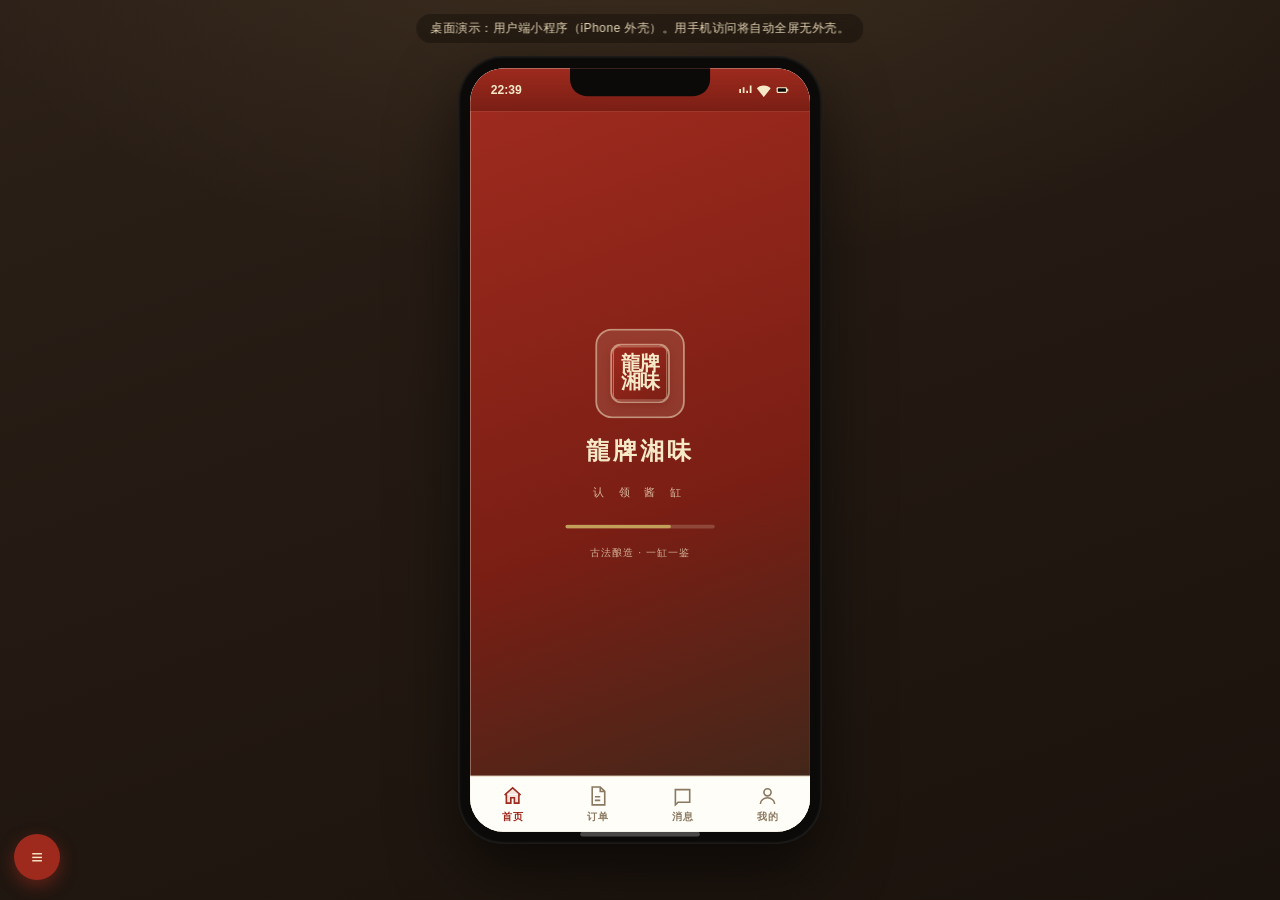
==== commit f7604573: "酿造进度：删除标题下方“按月份与节点归档”提示文案" ====
--- a/index.html
+++ b/index.html
@@ -282,8 +282,6 @@
               <div class="lp-sec-title" style="display:flex;align-items:baseline;justify-content:space-between">
                 <span>酿造历程</span><span class="fb-count">已更新至第 6 月</span>
               </div>
-              <div class="tl-tip">按月份与节点归档 · 点击节点展开当月图文与视频，同一时间只展开一个</div>
-
               <div class="lp-timeline" id="brewLine">
 
                 <!-- 第 1 月 -->
--- a/assets/css/user.css
+++ b/assets/css/user.css
@@ -203,7 +203,6 @@
 /* 时间轴 · 可折叠酿造节点 */
 .lp-timeline{position:relative;padding-left:26px}
 .lp-timeline::before{display:none}
-.tl-tip{font-size:10.5px;color:var(--lp-ink-3);margin:-4px 0 8px;line-height:1.6}
 .lp-tl-item{position:relative}
 .lp-tl-item::before{content:"";position:absolute;left:-15px;top:28px;bottom:0;width:2px;background:var(--lp-line)}
 .lp-tl-item:last-child::before{content:none}
